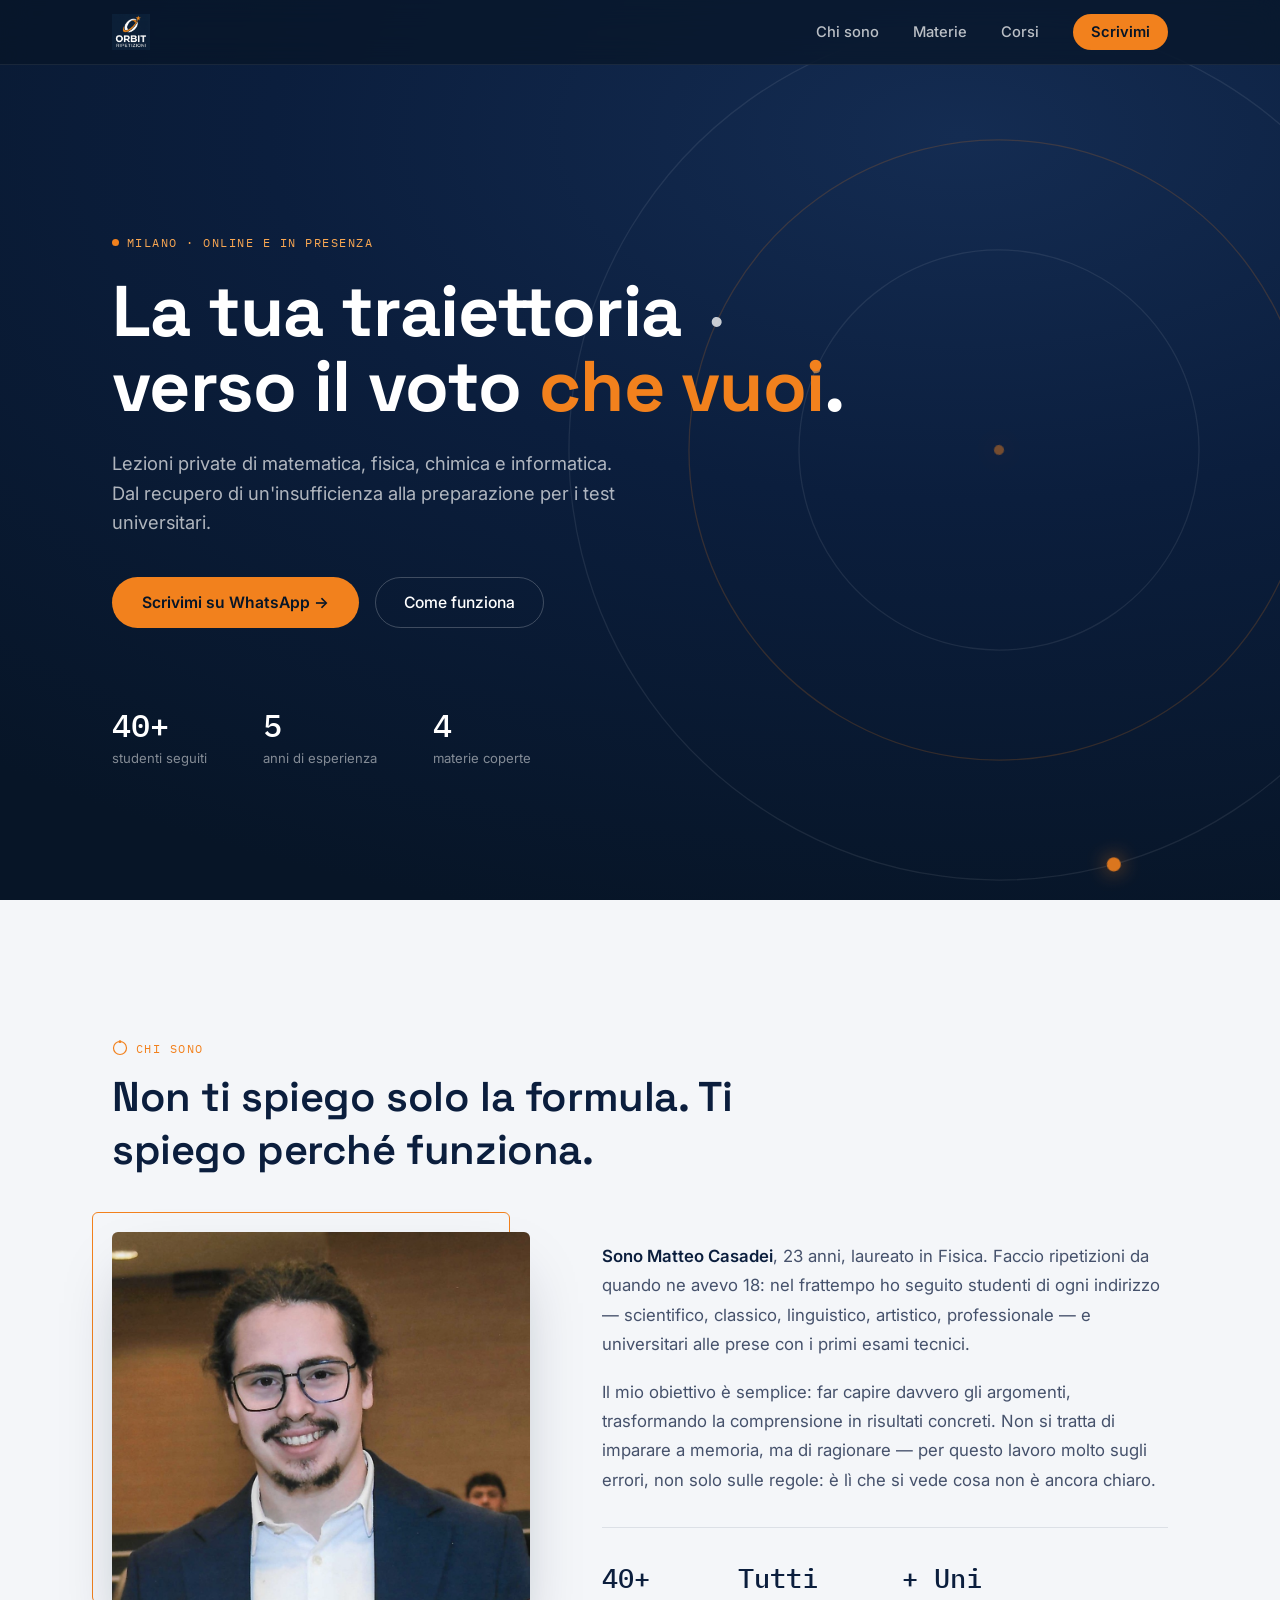
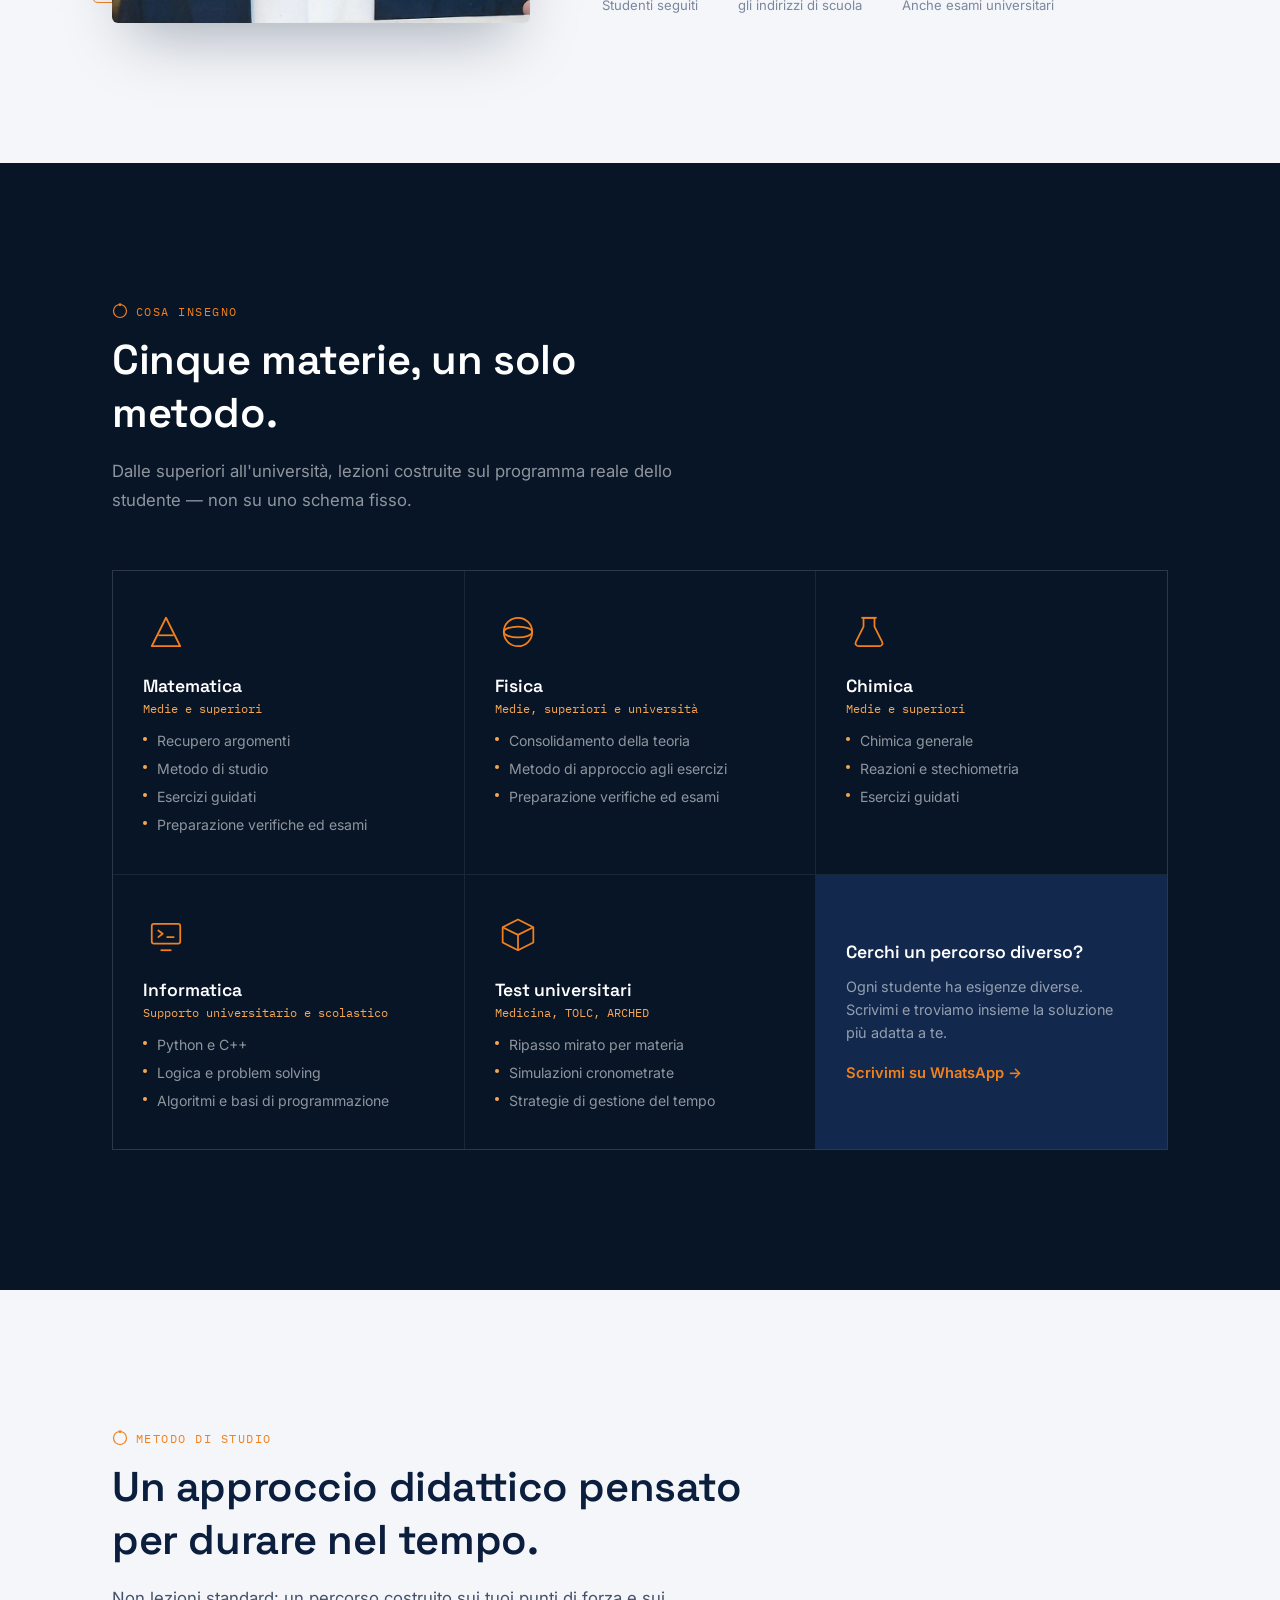
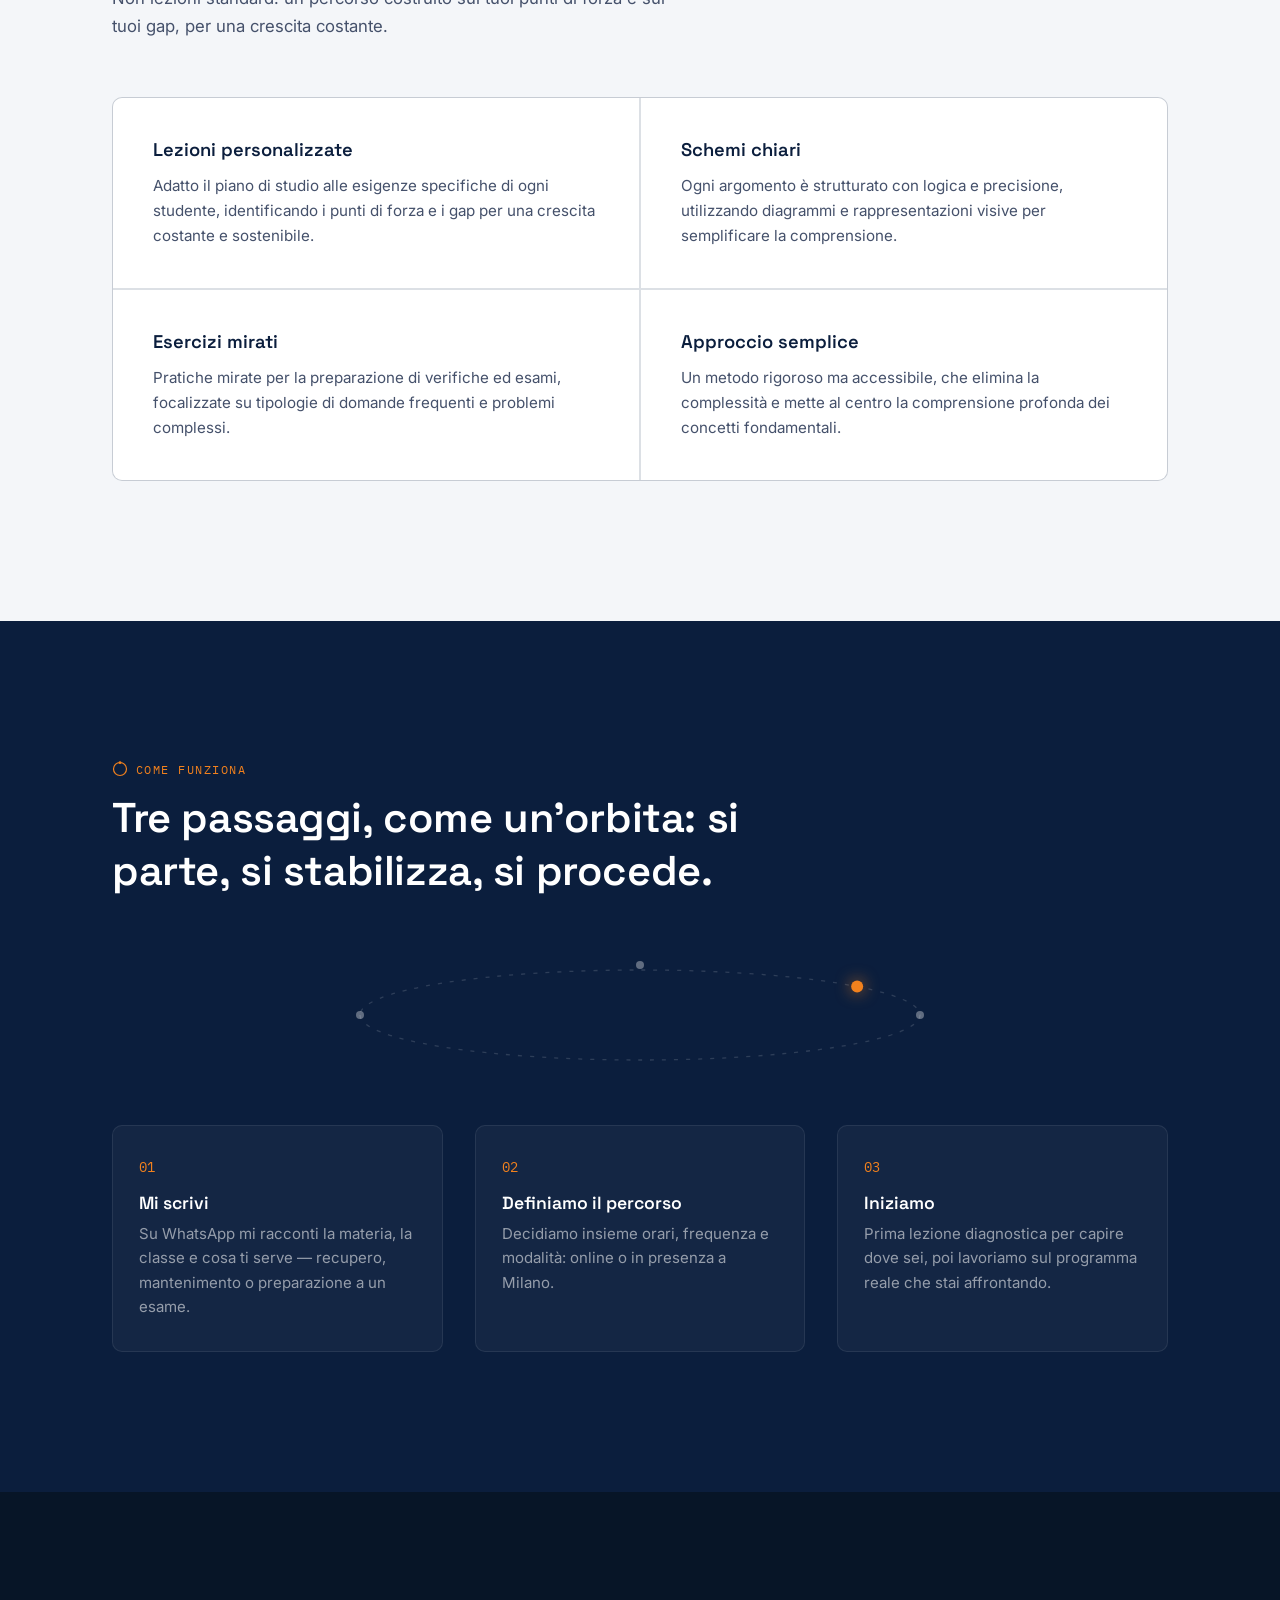
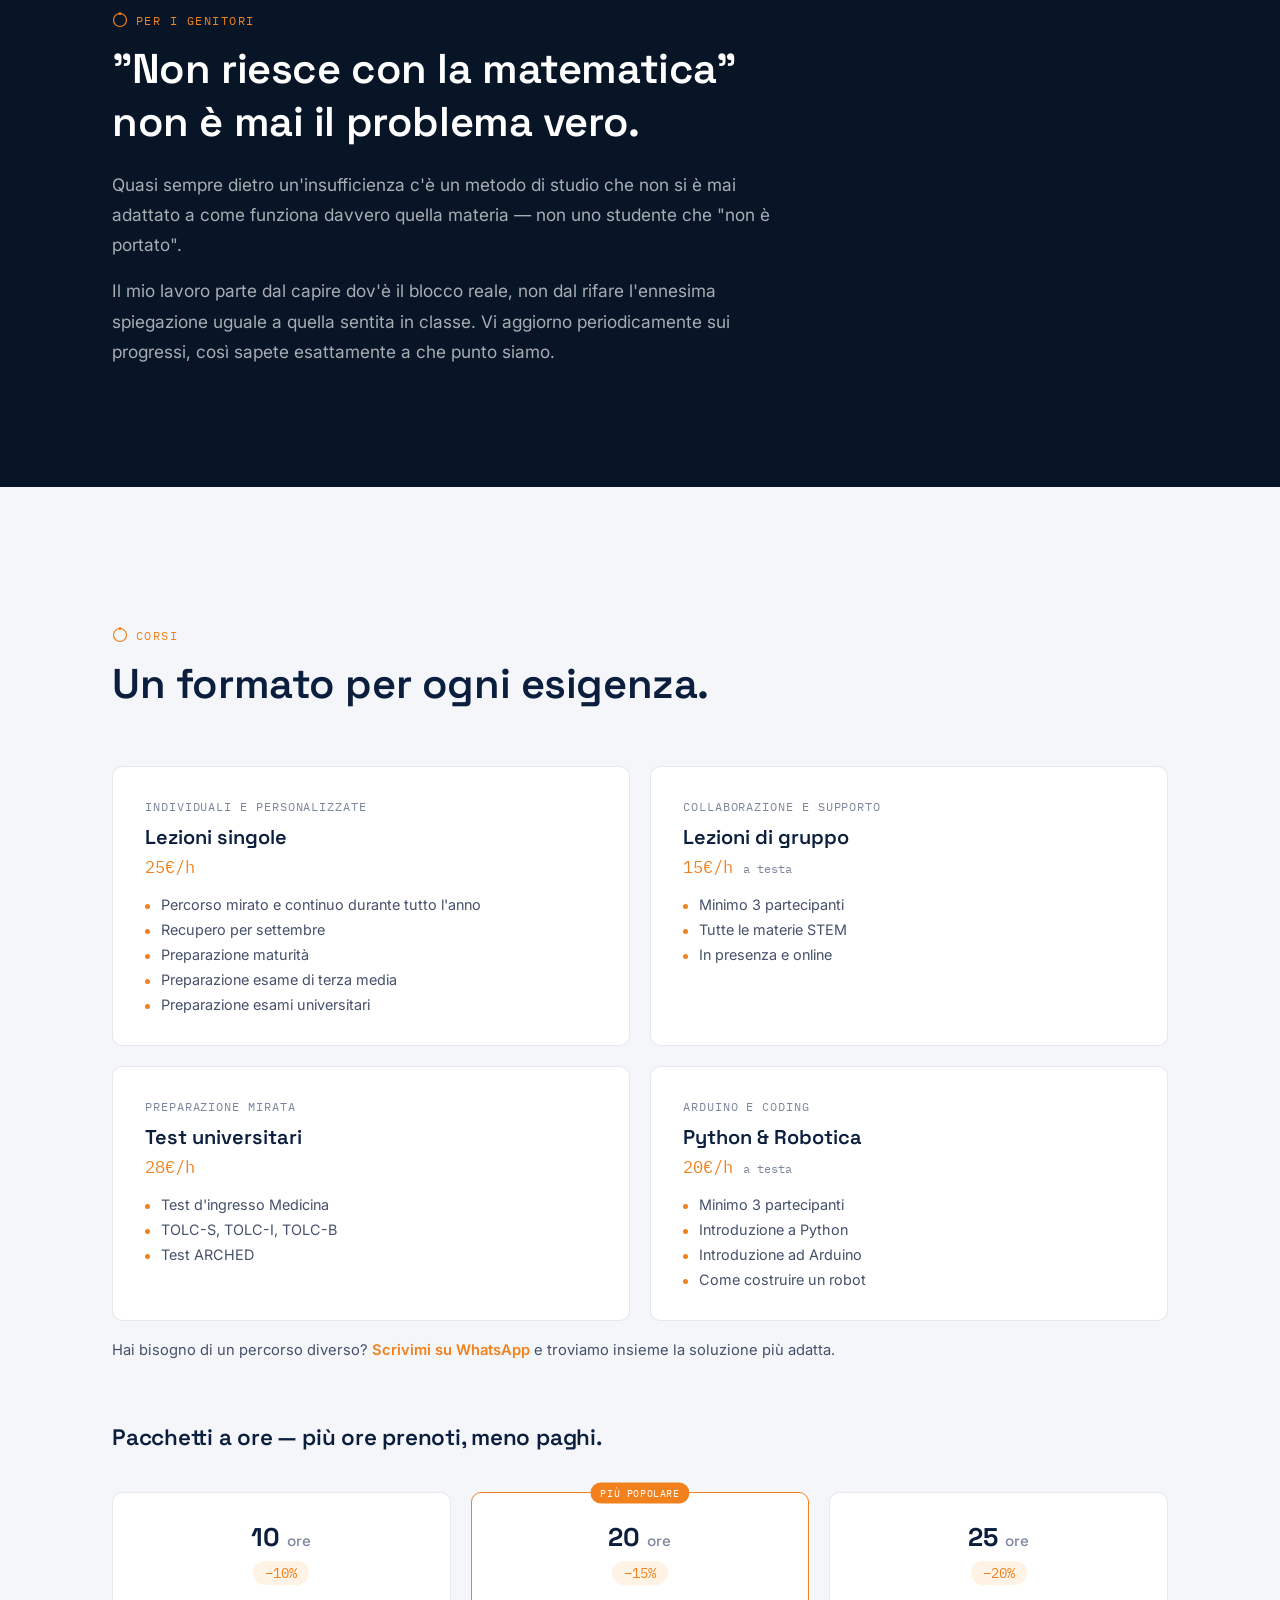
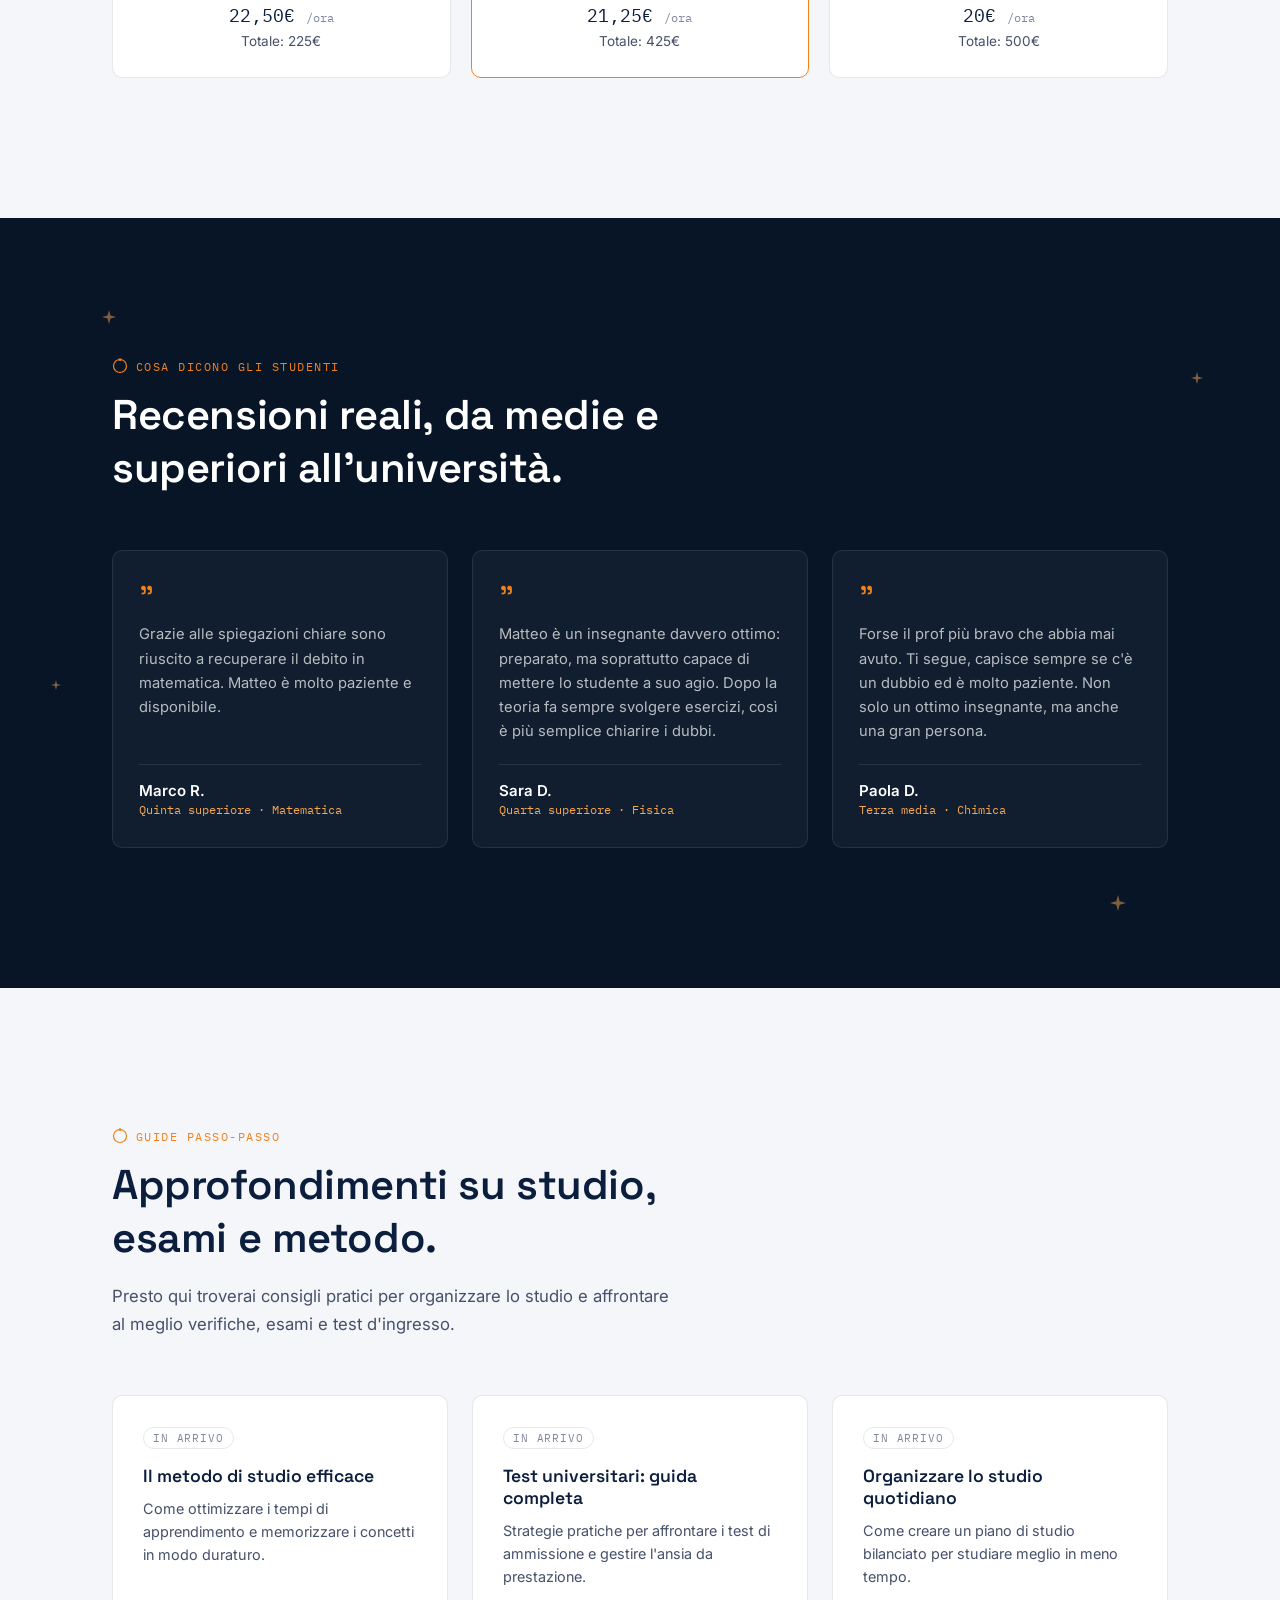
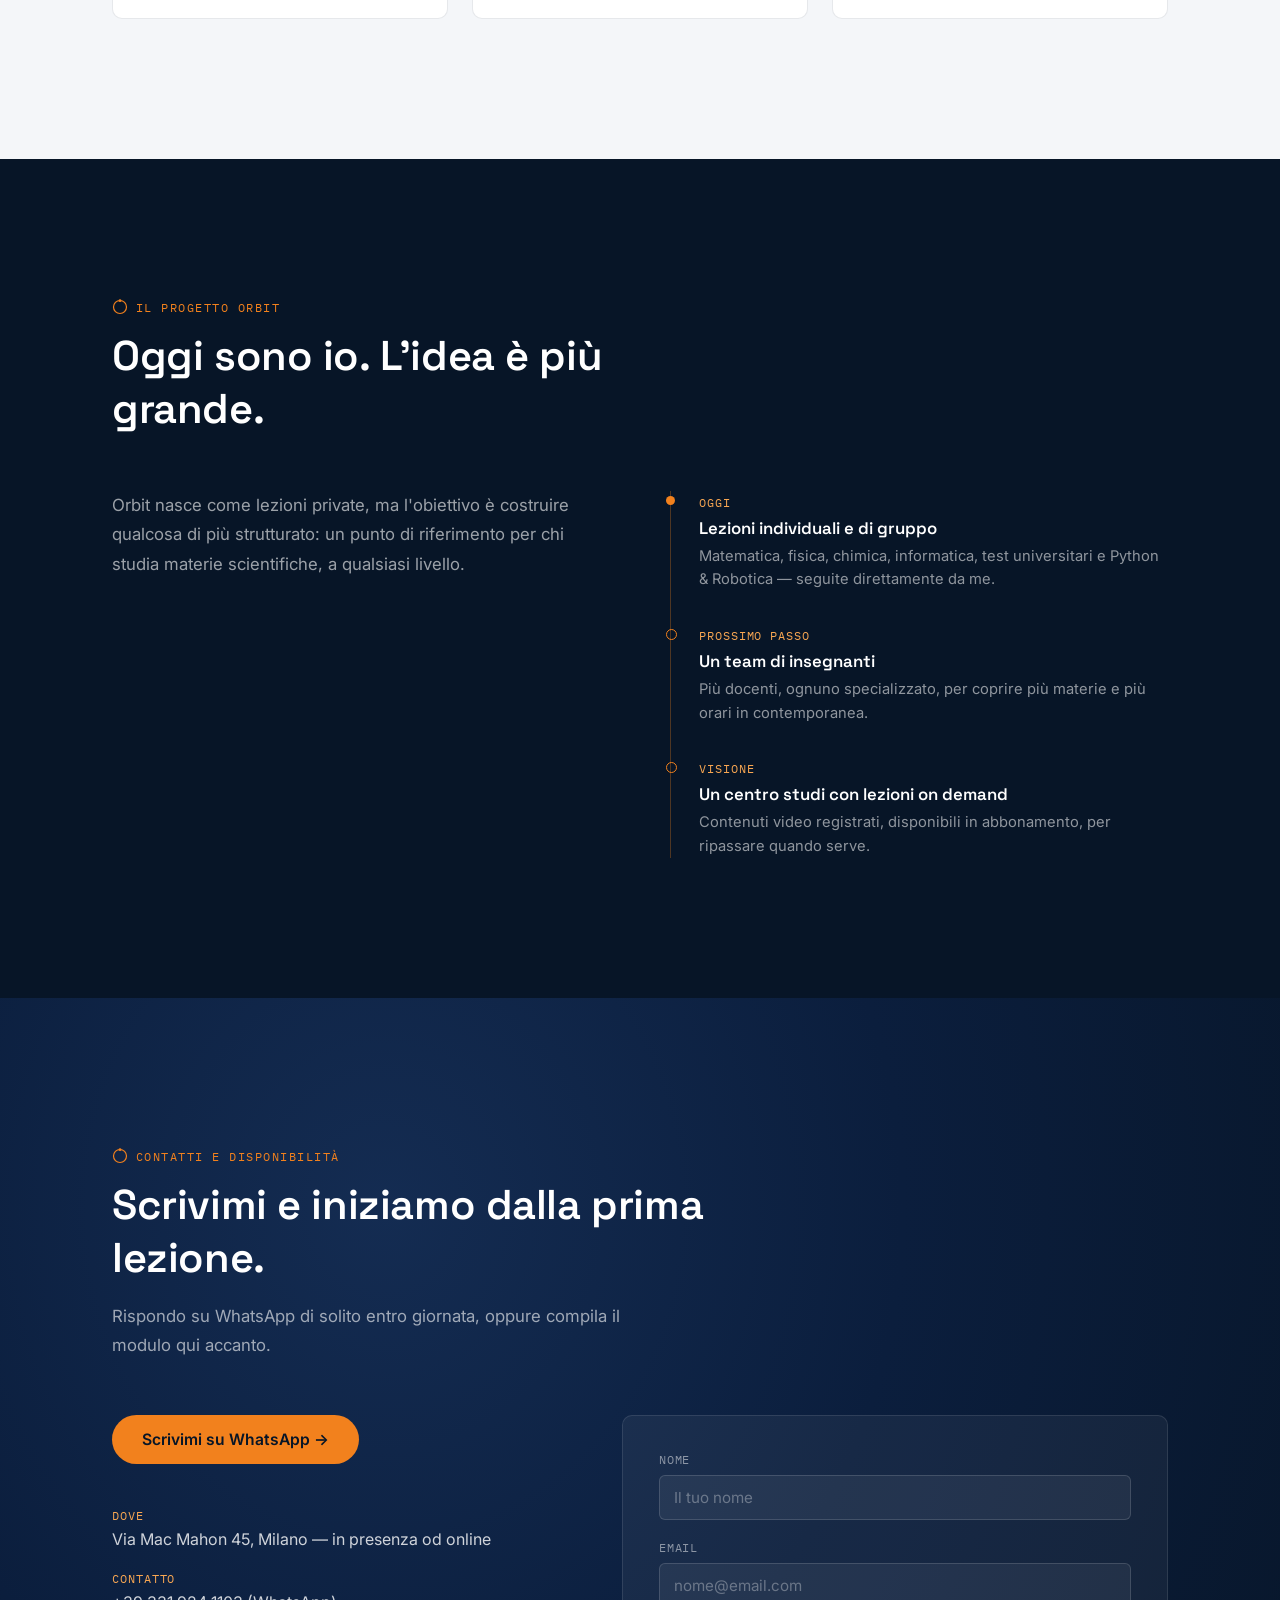
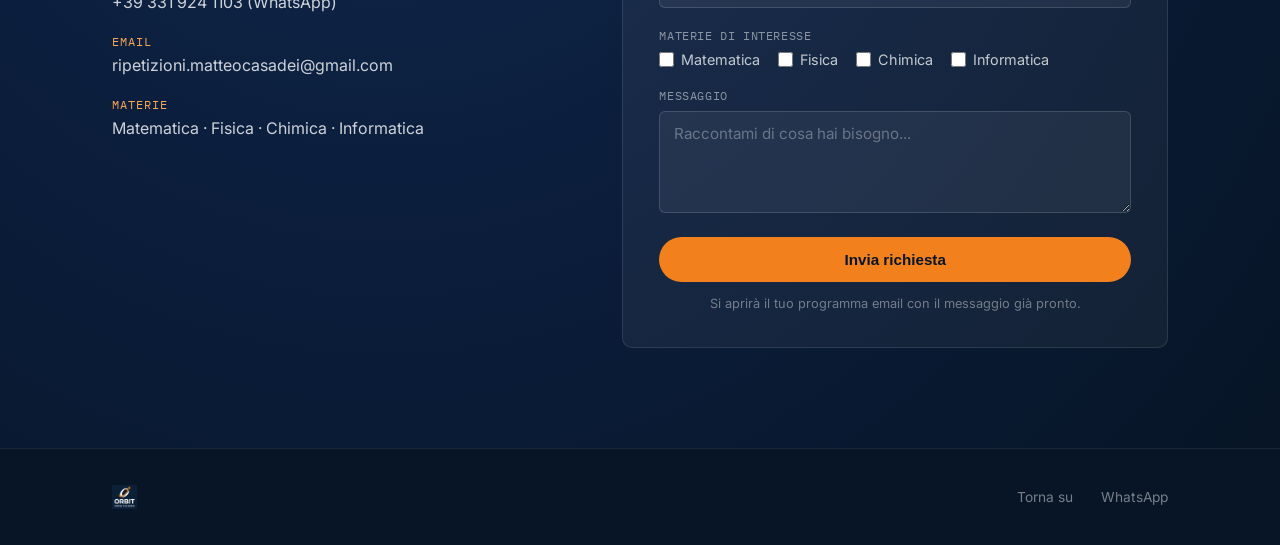
==== index.html @ e1a7bb7a "Aggiunge sezione blog e prime animazioni Manim per SEO - index.html originale invariato, come richie" ====
<!DOCTYPE html>
<html lang="it">
<head>
<meta charset="UTF-8">
<meta name="viewport" content="width=device-width, initial-scale=1.0">
<title>Orbit Ripetizioni — Matematica, Fisica, Chimica, Informatica | Milano</title>
<link rel="preconnect" href="https://fonts.googleapis.com">
<link href="https://fonts.googleapis.com/css2?family=Space+Grotesk:wght@400;500;600;700&family=Inter:wght@400;500;600;700&family=IBM+Plex+Mono:wght@400;500&display=swap" rel="stylesheet">
<style>
  :root{
    --navy: #0B1E3D;
    --navy-deep: #071527;
    --navy-mid: #12294D;
    --orange: #F2811D;
    --orange-soft: #F9A752;
    --white: #FFFFFF;
    --paper: #F4F6F9;
    --slate: #45516B;
    --slate-light: #7C879E;
    --line: rgba(11,30,61,0.1);
    --display: 'Space Grotesk', sans-serif;
    --body: 'Inter', sans-serif;
    --mono: 'IBM Plex Mono', monospace;
  }

  *{margin:0;padding:0;box-sizing:border-box;}
  html{scroll-behavior:smooth; overflow-x:hidden; width:100%;}
  body{
    font-family: var(--body);
    color: var(--navy);
    background: var(--paper);
    overflow-x:hidden;
    -webkit-font-smoothing:antialiased;
    position:relative;
  }
  a{color:inherit;text-decoration:none;}
  img{display:block;max-width:100%;}
  section{position:relative; z-index:2;}
  footer{position:relative; z-index:2;}
  .wrap{
    max-width:1120px;
    margin:0 auto;
    padding:0 32px;
  }

  ::selection{background:var(--orange);color:var(--white);}

  @media (prefers-reduced-motion: reduce){
    *{animation-duration:0.01ms !important; animation-iteration-count:1 !important; transition-duration:0.01ms !important; scroll-behavior:auto !important;}
  }

  /* ---------- ORBIT SPINE (signature scroll element) ---------- */
  #orbit-spine{
    position:absolute;
    top:0; left:0;
    width:100%;
    pointer-events:none;
    z-index:1;
  }
  #orbit-spine svg{
    position:absolute;
    top:0; left:0;
    width:100%; height:100%;
  }
  #spine-path{
    fill:none;
    stroke: rgba(242,129,29,0.32);
    stroke-width:1.5;
    stroke-dasharray: 6 10;
  }
  #spine-marker{
    fill: var(--orange);
    filter: drop-shadow(0 0 7px rgba(242,129,29,0.9));
  }
  #spine-moon{
    fill: var(--white);
    opacity:0.85;
    filter: drop-shadow(0 0 4px rgba(255,255,255,0.6));
  }

  /* ---------- NAV ---------- */
  header{
    position:fixed;
    top:0; left:0; right:0;
    z-index:100;
    background:rgba(7,21,39,0.72);
    backdrop-filter: blur(14px);
    -webkit-backdrop-filter: blur(14px);
    border-bottom:1px solid rgba(255,255,255,0.07);
  }
  nav{
    max-width:1120px;
    margin:0 auto;
    padding:14px 32px;
    display:flex;
    align-items:center;
    justify-content:space-between;
  }
  .brand{
    display:flex;
    align-items:center;
    gap:10px;
  }
  .brand img{height:36px;width:auto;}
  .nav-links{
    display:flex;
    align-items:center;
    gap:34px;
    font-size:0.92rem;
    font-weight:500;
  }
  .nav-links a{
    color:rgba(255,255,255,0.72);
    transition:color 0.2s ease;
    position:relative;
  }
  .nav-links a:not(.nav-cta):hover{color:var(--white);}
  .nav-links a:not(.nav-cta)::after{
    content:'';
    position:absolute;
    left:0; bottom:-4px;
    width:0; height:1px;
    background:var(--orange);
    transition:width 0.25s ease;
  }
  .nav-links a:not(.nav-cta):hover::after{width:100%;}
  .nav-cta{
    background:var(--orange);
    color:var(--navy-deep) !important;
    padding:9px 18px;
    border-radius:100px;
    font-weight:600;
    transition:transform 0.2s ease, box-shadow 0.2s ease;
  }
  .nav-cta:hover{transform:translateY(-1px); box-shadow:0 8px 20px rgba(242,129,29,0.35);}

  @media (max-width:820px){
    .nav-links{gap:0;}
    .nav-links a:not(.nav-cta){display:none;}
  }

  /* ---------- HERO ---------- */
  #hero{
    background: radial-gradient(120% 90% at 75% 15%, #142c52 0%, var(--navy) 45%, var(--navy-deep) 100%);
    min-height:100vh;
    display:flex;
    align-items:center;
    padding-top:96px;
    overflow:hidden;
  }
  .hero-orbit-svg{
    position:absolute;
    right:-14%;
    top:50%;
    transform:translateY(-50%) rotate(-14deg);
    width:920px;
    height:920px;
    pointer-events:none;
    opacity:0.9;
  }
  .orbit-ring-line{
    fill:none;
    stroke: rgba(255,255,255,0.09);
    stroke-width:1.3;
  }
  .orbit-ring-line.accent{
    stroke: rgba(242,129,29,0.2);
  }
  .orbit-star-core{
    fill: rgba(242,129,29,0.5);
    filter: drop-shadow(0 0 18px rgba(242,129,29,0.7));
  }
  .planet-a{ fill: var(--orange); filter: drop-shadow(0 0 10px rgba(242,129,29,0.8)); }
  .planet-b{ fill: var(--white); opacity:0.85; }
  .planet-c{ fill: var(--orange-soft); opacity:0.7; }

  .hero-inner{
    position:relative;
    z-index:2;
    max-width:1120px;
    margin:0 auto;
    padding:0 32px;
    width:100%;
  }
  .eyebrow{
    display:inline-flex;
    align-items:center;
    gap:8px;
    font-family:var(--mono);
    font-size:0.78rem;
    letter-spacing:0.12em;
    text-transform:uppercase;
    color:var(--orange-soft);
    margin-bottom:24px;
  }
  .eyebrow::before{
    content:'';
    width:7px;height:7px;
    border-radius:50%;
    background:var(--orange);
    display:inline-block;
  }
  h1{
    font-family:var(--display);
    font-weight:700;
    font-size:clamp(2.6rem, 5.6vw, 4.6rem);
    line-height:1.04;
    color:var(--white);
    max-width:780px;
    letter-spacing:-0.01em;
  }
  h1 em{
    font-style:normal;
    color:var(--orange);
  }
  .hero-sub{
    margin-top:26px;
    font-size:1.15rem;
    line-height:1.6;
    color:rgba(255,255,255,0.68);
    max-width:520px;
  }
  .hero-ctas{
    margin-top:40px;
    display:flex;
    gap:16px;
    flex-wrap:wrap;
  }
  .btn-primary{
    background:var(--orange);
    color:var(--navy-deep);
    font-weight:600;
    padding:15px 30px;
    border-radius:100px;
    font-size:0.98rem;
    display:inline-flex;
    align-items:center;
    gap:10px;
    transition:transform 0.2s ease, box-shadow 0.2s ease;
  }
  .btn-primary:hover{transform:translateY(-2px); box-shadow:0 12px 28px rgba(242,129,29,0.4);}
  .btn-ghost{
    border:1px solid rgba(255,255,255,0.22);
    color:var(--white);
    padding:15px 28px;
    border-radius:100px;
    font-size:0.98rem;
    font-weight:500;
    transition:border-color 0.2s ease, background 0.2s ease;
  }
  .btn-ghost:hover{border-color:rgba(255,255,255,0.5); background:rgba(255,255,255,0.05);}

  .hero-stats{
    margin-top:76px;
    display:flex;
    gap:56px;
    flex-wrap:wrap;
  }
  .stat-num{
    font-family:var(--mono);
    font-size:2rem;
    color:var(--white);
    font-weight:500;
  }
  .stat-label{
    font-size:0.82rem;
    color:rgba(255,255,255,0.5);
    margin-top:4px;
  }

  /* ---------- SECTION HEADERS ---------- */
  .section-tag{
    display:inline-flex;
    align-items:center;
    gap:8px;
    font-family:var(--mono);
    font-size:0.78rem;
    letter-spacing:0.12em;
    text-transform:uppercase;
    color:var(--orange);
    margin-bottom:14px;
  }
  .section-tag svg{width:16px;height:16px;flex-shrink:0;}
  .section-tag .tag-orbit-dot{
    transform-origin:8px 8px;
    animation: orbit-spin 5s linear infinite;
  }
  .section-title{
    font-family:var(--display);
    font-weight:600;
    font-size:clamp(1.8rem, 3.4vw, 2.6rem);
    letter-spacing:-0.01em;
    max-width:640px;
  }
  .section-lede{
    margin-top:18px;
    font-size:1.05rem;
    line-height:1.7;
    color:var(--slate);
    max-width:560px;
  }

  @keyframes orbit-spin{
    from{transform:rotate(0deg);}
    to{transform:rotate(360deg);}
  }

  /* ---------- CHI SONO ---------- */
  #chi-sono{
    padding:140px 0;
    background:var(--paper);
  }
  .chi-sono-grid{
    display:grid;
    grid-template-columns:0.85fr 1.15fr;
    gap:72px;
    align-items:center;
    margin-top:56px;
  }
  @media (max-width:820px){
    .chi-sono-grid{grid-template-columns:1fr; gap:40px;}
    .photo-frame{max-width:340px; margin:0 auto;}
  }
  .photo-frame{
    position:relative;
  }
  .photo-frame::before{
    content:'';
    position:absolute;
    top:-20px; left:-20px;
    right:20px; bottom:20px;
    border:1.5px solid var(--orange);
    border-radius:6px;
    z-index:0;
  }
  .photo-frame img{
    position:relative;
    z-index:1;
    width:100%;
    border-radius:6px;
    filter:grayscale(15%);
    box-shadow:0 30px 60px -20px rgba(11,30,61,0.35);
  }
  .bio p{
    font-size:1.05rem;
    line-height:1.75;
    color:var(--slate);
    margin-bottom:18px;
  }
  .bio strong{color:var(--navy); font-weight:600;}
  .mini-stats{
    display:flex;
    flex-wrap:wrap;
    gap:32px 40px;
    margin-top:32px;
    padding-top:32px;
    border-top:1px solid var(--line);
  }
  .mini-stat-num{
    font-family:var(--mono);
    font-size:1.7rem;
    color:var(--navy);
    font-weight:500;
  }
  .mini-stat-label{
    font-size:0.82rem;
    color:var(--slate-light);
    margin-top:2px;
  }

  /* ---------- MATERIE ---------- */
  #materie{
    padding:140px 0;
    background:var(--navy-deep);
  }
  #materie .section-title{color:var(--white);}
  #materie .section-lede{color:rgba(255,255,255,0.55);}
  .subjects-grid{
    display:grid;
    grid-template-columns:repeat(3, 1fr);
    gap:1px;
    background:rgba(255,255,255,0.08);
    margin-top:56px;
    border:1px solid rgba(255,255,255,0.08);
  }
  .subject-card{
    background:var(--navy-deep);
    padding:38px 30px;
    transition:background 0.3s ease;
  }
  .subject-card:hover{background:var(--navy-mid);}
  .subject-icon-wrap{
    position:relative;
    width:46px;height:46px;
    margin-bottom:20px;
  }
  .subject-icon-wrap .orbit-dot{
    position:absolute;
    top:-4px; left:50%;
    width:5px;height:5px;
    border-radius:50%;
    background:var(--orange-soft);
    opacity:0;
    transform-origin:2.5px 27px;
    transition:opacity 0.3s ease;
  }
  .subject-card:hover .orbit-dot{
    opacity:1;
    animation: orbit-spin 2.4s linear infinite;
  }
  .subject-icon{
    width:46px;height:46px;
  }
  .subject-card h3{
    font-family:var(--display);
    color:var(--white);
    font-size:1.1rem;
    font-weight:600;
    margin-bottom:4px;
  }
  .subject-level{
    font-family:var(--mono);
    font-size:0.72rem;
    color:var(--orange-soft);
    display:block;
    margin-bottom:14px;
  }
  .subject-card ul{
    list-style:none;
    display:flex;
    flex-direction:column;
    gap:7px;
  }
  .subject-card li{
    color:rgba(255,255,255,0.55);
    font-size:0.88rem;
    line-height:1.5;
    padding-left:14px;
    position:relative;
  }
  .subject-card li::before{
    content:'';
    position:absolute;
    left:0; top:7px;
    width:4px;height:4px;
    border-radius:50%;
    background:var(--orange-soft);
  }
  @media (max-width:820px){
    .subjects-grid{grid-template-columns:1fr;}
  }
  .subject-card.cta{
    display:flex;
    flex-direction:column;
    justify-content:center;
    background:var(--navy-mid);
  }
  .subject-card.cta h3{margin-bottom:12px;}
  .subject-cta-text{
    color:rgba(255,255,255,0.55);
    font-size:0.9rem;
    line-height:1.6;
    margin-bottom:20px;
  }
  .subject-cta-link{
    color:var(--orange);
    font-weight:600;
    font-size:0.92rem;
    display:inline-flex;
    align-items:center;
    gap:6px;
    transition:gap 0.2s ease;
  }
  .subject-cta-link:hover{gap:10px;}

  /* ---------- METODO ---------- */
  #metodo{
    padding:140px 0;
    background:var(--paper);
  }
  .metodo-grid{
    display:grid;
    grid-template-columns:repeat(2, 1fr);
    gap:2px;
    background:var(--line);
    margin-top:56px;
    border:1px solid var(--line);
    border-radius:10px;
    overflow:hidden;
  }
  .metodo-card{
    background:var(--white);
    padding:40px;
  }
  .metodo-card h3{
    font-family:var(--display);
    font-size:1.15rem;
    font-weight:600;
    margin-bottom:12px;
  }
  .metodo-card p{
    color:var(--slate);
    font-size:0.95rem;
    line-height:1.65;
  }
  @media (max-width:820px){
    .metodo-grid{grid-template-columns:1fr;}
  }

  /* ---------- COME FUNZIONA (orbital steps) ---------- */
  #come-funziona{
    padding:140px 0;
    background:var(--navy);
    overflow:hidden;
  }
  #come-funziona .section-title{color:var(--white);}
  #come-funziona .section-lede{color:rgba(255,255,255,0.55);}
  .orbit-diagram{
    display:block;
    margin:48px auto 0;
    width:100%;
    max-width:640px;
    height:auto;
  }
  .orbit-diagram-path{
    fill:none;
    stroke:rgba(255,255,255,0.14);
    stroke-width:1.3;
    stroke-dasharray:4 8;
  }
  .orbit-diagram-tick{
    fill: rgba(255,255,255,0.35);
  }
  .orbit-diagram-comet{
    fill: var(--orange);
    filter: drop-shadow(0 0 8px rgba(242,129,29,0.8));
  }
  .steps-row{
    position:relative;
    z-index:1;
    display:grid;
    grid-template-columns:repeat(3,1fr);
    gap:32px;
    margin-top:40px;
  }
  .step{
    background:rgba(255,255,255,0.04);
    border:1px solid rgba(255,255,255,0.08);
    border-radius:10px;
    padding:32px 26px;
  }
  .step-num{
    font-family:var(--mono);
    color:var(--orange);
    font-size:0.85rem;
    margin-bottom:16px;
    display:block;
  }
  .step h3{
    font-family:var(--display);
    color:var(--white);
    font-size:1.1rem;
    font-weight:600;
    margin-bottom:8px;
  }
  .step p{
    color:rgba(255,255,255,0.55);
    font-size:0.94rem;
    line-height:1.6;
  }
  @media (max-width:820px){
    .steps-row{grid-template-columns:1fr;}
  }

  /* ---------- PER I GENITORI ---------- */
  #genitori{
    padding:120px 0;
    background:var(--navy-deep);
    position:relative;
  }
  .genitori-inner{
    max-width:680px;
  }
  #genitori .section-title{color:var(--white);}
  #genitori p{
    color:rgba(255,255,255,0.65);
    font-size:1.08rem;
    line-height:1.75;
    margin-top:22px;
  }
  #genitori p + p{margin-top:16px;}

  /* ---------- CORSI ---------- */
  #corsi{
    padding:140px 0;
    background:var(--paper);
  }
  .courses-grid{
    display:grid;
    grid-template-columns:repeat(2, 1fr);
    gap:20px;
    margin-top:56px;
  }
  .course-card{
    background:var(--white);
    border:1px solid var(--line);
    border-radius:10px;
    padding:32px;
    transition:border-color 0.2s ease, transform 0.2s ease;
  }
  .course-card:hover{border-color:var(--orange); transform:translateY(-3px);}
  .course-tag{
    font-family:var(--mono);
    font-size:0.72rem;
    letter-spacing:0.08em;
    text-transform:uppercase;
    color:var(--slate-light);
    margin-bottom:10px;
    display:block;
  }
  .course-card h3{
    font-family:var(--display);
    font-size:1.25rem;
    font-weight:600;
    margin-bottom:6px;
  }
  .course-price{
    font-family:var(--mono);
    color:var(--orange);
    font-size:1.05rem;
    margin-bottom:18px;
  }
  .course-card ul{
    list-style:none;
    display:flex;
    flex-direction:column;
    gap:8px;
  }
  .course-card li{
    color:var(--slate);
    font-size:0.9rem;
    padding-left:16px;
    position:relative;
  }
  .course-card li::before{
    content:'';
    position:absolute;
    left:0; top:8px;
    width:5px;height:5px;
    border-radius:50%;
    background:var(--orange);
  }
  .courses-note{
    margin-top:20px;
    font-size:0.92rem;
    color:var(--slate);
  }
  .courses-note a{color:var(--orange); font-weight:600;}
  @media (max-width:820px){
    .courses-grid{grid-template-columns:1fr;}
  }

  .packages-grid{
    display:grid;
    grid-template-columns:repeat(3, 1fr);
    gap:20px;
    margin-top:40px;
  }
  .package-card{
    background:var(--white);
    border:1px solid var(--line);
    border-radius:10px;
    padding:28px;
    text-align:center;
    transition:border-color 0.2s ease, transform 0.2s ease;
  }
  .package-card:hover{border-color:var(--orange); transform:translateY(-3px);}
  .package-card.best{border-color:var(--orange); position:relative;}
  .package-card.best::before{
    content:'PIÙ POPOLARE';
    position:absolute;
    top:0; left:50%;
    transform:translate(-50%,-50%);
    background:var(--orange);
    color:var(--white);
    font-family:var(--mono);
    font-size:0.62rem;
    letter-spacing:0.06em;
    padding:4px 10px;
    border-radius:100px;
    white-space:nowrap;
  }
  .package-hours{
    font-family:var(--display);
    font-size:1.6rem;
    font-weight:700;
    color:var(--navy);
  }
  .package-hours span{font-size:0.95rem; font-weight:500; color:var(--slate-light);}
  .package-discount-badge{
    display:inline-block;
    margin-top:8px;
    font-family:var(--mono);
    color:var(--orange);
    font-size:0.85rem;
    background:#FFF3E6;
    padding:3px 12px;
    border-radius:100px;
  }
  .package-perhour{
    margin-top:18px;
    font-family:var(--mono);
    font-size:1.15rem;
    color:var(--navy);
  }
  .package-perhour span{font-size:0.78rem; color:var(--slate-light); font-weight:400;}
  .package-total{
    margin-top:6px;
    font-size:0.85rem;
    color:var(--slate);
  }
  @media (max-width:820px){
    .packages-grid{grid-template-columns:1fr;}
  }

  /* ---------- TESTIMONIANZE ---------- */
  #testimonianze{
    padding:140px 0;
    background:var(--navy-deep);
    position:relative;
    overflow:hidden;
  }
  #testimonianze .section-title{color:var(--white);}
  #testimonianze .section-lede{color:rgba(255,255,255,0.55);}
  .twinkle-star{
    position:absolute;
    color:var(--orange-soft);
    opacity:0.5;
    animation: twinkle 3.4s ease-in-out infinite;
  }
  @keyframes twinkle{
    0%, 100%{opacity:0.15; transform:scale(0.85);}
    50%{opacity:0.7; transform:scale(1.1);}
  }
  .testimonials-grid{
    display:grid;
    grid-template-columns:repeat(3, 1fr);
    gap:24px;
    margin-top:56px;
    position:relative;
    z-index:1;
  }
  .testimonial-card{
    background:rgba(255,255,255,0.04);
    border:1px solid rgba(255,255,255,0.09);
    border-radius:10px;
    padding:30px 26px;
    display:flex;
    flex-direction:column;
  }
  .testimonial-mark{
    font-family:var(--display);
    font-size:2.2rem;
    color:var(--orange);
    line-height:1;
    margin-bottom:6px;
  }
  .testimonial-card p{
    color:rgba(255,255,255,0.7);
    font-size:0.92rem;
    line-height:1.65;
    flex-grow:1;
  }
  .testimonial-meta{
    margin-top:20px;
    padding-top:16px;
    border-top:1px solid rgba(255,255,255,0.09);
  }
  .testimonial-name{
    font-weight:600;
    color:var(--white);
    font-size:0.94rem;
  }
  .testimonial-role{
    font-family:var(--mono);
    font-size:0.72rem;
    color:var(--orange-soft);
    margin-top:2px;
  }
  @media (max-width:820px){
    .testimonials-grid{grid-template-columns:1fr;}
  }

  /* ---------- GUIDE ---------- */
  #guide{
    padding:140px 0;
    background:var(--paper);
  }
  .guides-grid{
    display:grid;
    grid-template-columns:repeat(3, 1fr);
    gap:24px;
    margin-top:56px;
  }
  .guide-card{
    background:var(--white);
    border:1px solid var(--line);
    border-radius:10px;
    padding:30px;
    position:relative;
  }
  .guide-badge{
    display:inline-block;
    font-family:var(--mono);
    font-size:0.68rem;
    letter-spacing:0.08em;
    text-transform:uppercase;
    color:var(--slate-light);
    border:1px solid var(--line);
    padding:3px 9px;
    border-radius:100px;
    margin-bottom:16px;
  }
  .guide-card h3{
    font-family:var(--display);
    font-size:1.1rem;
    font-weight:600;
    margin-bottom:10px;
  }
  .guide-card p{
    color:var(--slate);
    font-size:0.9rem;
    line-height:1.6;
  }
  @media (max-width:820px){
    .guides-grid{grid-template-columns:1fr;}
  }

  /* ---------- VISIONE ---------- */
  #visione{
    padding:140px 0;
    background:var(--navy-deep);
    position:relative;
  }
  .visione-grid{
    display:grid;
    grid-template-columns:1fr 1fr;
    gap:60px;
    margin-top:56px;
  }
  #visione .section-title{color:var(--white);}
  .visione-lede{color:rgba(255,255,255,0.6); font-size:1.05rem; line-height:1.75;}
  .roadmap{
    border-left:1.5px solid rgba(242,129,29,0.3);
    padding-left:28px;
  }
  .roadmap-item{
    margin-bottom:32px;
    position:relative;
  }
  .roadmap-item:last-child{margin-bottom:0;}
  .roadmap-item::before{
    content:'';
    position:absolute;
    left:-33px;
    top:5px;
    width:9px;height:9px;
    border-radius:50%;
    background:var(--orange);
  }
  .roadmap-item.future::before{
    background:transparent;
    border:1.5px solid var(--orange);
  }
  .roadmap-tag{
    font-family:var(--mono);
    font-size:0.72rem;
    color:var(--orange-soft);
    text-transform:uppercase;
    letter-spacing:0.08em;
  }
  .roadmap-item h4{
    font-family:var(--display);
    color:var(--white);
    font-size:1.05rem;
    margin:6px 0 6px;
    font-weight:600;
  }
  .roadmap-item p{
    color:rgba(255,255,255,0.55);
    font-size:0.92rem;
    line-height:1.6;
  }
  @media (max-width:820px){
    .visione-grid{grid-template-columns:1fr;}
  }

  /* ---------- CONTATTI ---------- */
  #contatti{
    padding:150px 0 100px;
    background: radial-gradient(90% 120% at 30% 20%, #142c52 0%, var(--navy) 45%, var(--navy-deep) 100%);
  }
  .contatti-grid{
    display:grid;
    grid-template-columns:0.9fr 1.1fr;
    gap:64px;
    margin-top:56px;
  }
  #contatti .section-title{color:var(--white);}
  #contatti .section-lede{color:rgba(255,255,255,0.6);}
  .contact-meta{
    margin-top:44px;
    display:flex;
    flex-direction:column;
    gap:22px;
  }
  .contact-meta-label{
    font-family:var(--mono);
    font-size:0.72rem;
    letter-spacing:0.08em;
    text-transform:uppercase;
    color:var(--orange-soft);
    margin-bottom:6px;
  }
  .contact-meta-val{
    color:rgba(255,255,255,0.8);
    font-size:1rem;
  }
  .contact-form{
    background:rgba(255,255,255,0.05);
    border:1px solid rgba(255,255,255,0.1);
    border-radius:10px;
    padding:36px;
  }
  .form-row{margin-bottom:20px;}
  .form-row label{
    display:block;
    font-family:var(--mono);
    font-size:0.75rem;
    letter-spacing:0.05em;
    text-transform:uppercase;
    color:rgba(255,255,255,0.5);
    margin-bottom:8px;
  }
  .form-row input[type="text"],
  .form-row input[type="email"],
  .form-row textarea{
    width:100%;
    background:rgba(255,255,255,0.06);
    border:1px solid rgba(255,255,255,0.14);
    border-radius:6px;
    padding:12px 14px;
    color:var(--white);
    font-family:var(--body);
    font-size:0.95rem;
  }
  .form-row input::placeholder, .form-row textarea::placeholder{color:rgba(255,255,255,0.32);}
  .form-row input:focus, .form-row textarea:focus{outline:none; border-color:var(--orange);}
  .subject-checks{
    display:flex;
    gap:18px;
    flex-wrap:wrap;
  }
  .subject-checks label{
    display:flex;
    align-items:center;
    gap:7px;
    font-family:var(--body);
    font-size:0.9rem;
    text-transform:none;
    letter-spacing:0;
    color:rgba(255,255,255,0.75);
    margin-bottom:0;
    cursor:pointer;
  }
  .subject-checks input{width:15px;height:15px;accent-color:var(--orange);}
  .form-submit{
    background:var(--orange);
    color:var(--navy-deep);
    font-weight:600;
    padding:14px 26px;
    border-radius:100px;
    font-size:0.95rem;
    border:none;
    cursor:pointer;
    width:100%;
    transition:transform 0.2s ease, box-shadow 0.2s ease;
  }
  .form-submit:hover{transform:translateY(-2px); box-shadow:0 10px 24px rgba(242,129,29,0.35);}
  .form-hint{
    margin-top:14px;
    font-size:0.8rem;
    color:rgba(255,255,255,0.4);
    text-align:center;
  }
  @media (max-width:820px){
    .contatti-grid{grid-template-columns:1fr;}
  }

  /* ---------- FOOTER ---------- */
  footer{
    background:var(--navy-deep);
    padding:36px 0;
    border-top:1px solid rgba(255,255,255,0.07);
  }
  .footer-inner{
    display:flex;
    justify-content:space-between;
    align-items:center;
    flex-wrap:wrap;
    gap:16px;
  }
  .footer-brand img{height:24px;}
  .footer-links{
    display:flex;
    gap:28px;
    font-size:0.86rem;
    color:rgba(255,255,255,0.45);
  }
  .footer-links a:hover{color:rgba(255,255,255,0.8);}

  /* ---------- REVEAL ANIMATION ---------- */
  .reveal{
    opacity:0;
    transform:translateY(24px);
    transition:opacity 0.7s ease, transform 0.7s ease;
  }
  .reveal.visible{
    opacity:1;
    transform:translateY(0);
  }

  a:focus-visible, button:focus-visible, input:focus-visible, textarea:focus-visible{
    outline:2px solid var(--orange);
    outline-offset:3px;
  }
</style>
</head>
<body>

<div id="orbit-spine">
  <svg preserveAspectRatio="none">
    <path id="spine-path" d=""></path>
    <circle id="spine-moon" r="2.4"></circle>
    <circle id="spine-marker" r="4"></circle>
  </svg>
</div>

<header>
  <nav>
    <a href="#hero" class="brand">
      <img src="[data-uri]" alt="Orbit Ripetizioni">
    </a>
    <div class="nav-links">
      <a href="#chi-sono">Chi sono</a>
      <a href="#materie">Materie</a>
      <a href="#corsi">Corsi</a>
      <a href="https://wa.me/393319241103" class="nav-cta">Scrivimi</a>
    </div>
  </nav>
</header>

<section id="hero">
  <svg class="hero-orbit-svg" viewBox="0 0 920 920">
    <circle class="orbit-star-core" cx="460" cy="460" r="5"></circle>
    <ellipse class="orbit-ring-line" cx="460" cy="460" rx="430" ry="430"></ellipse>
    <ellipse class="orbit-ring-line accent" cx="460" cy="460" rx="310" ry="310"></ellipse>
    <ellipse class="orbit-ring-line" cx="460" cy="460" rx="200" ry="200"></ellipse>
    <circle class="planet-a" r="7">
      <animateMotion dur="16s" repeatCount="indefinite" path="M 890,460 A 430,430 0 1,1 30,460 A 430,430 0 1,1 890,460"></animateMotion>
    </circle>
    <circle class="planet-b" r="5">
      <animateMotion dur="10s" repeatCount="indefinite" path="M 770,460 A 310,310 0 1,0 150,460 A 310,310 0 1,0 770,460"></animateMotion>
    </circle>
    <circle class="planet-c" r="4">
      <animateMotion dur="6.5s" repeatCount="indefinite" path="M 660,460 A 200,200 0 1,1 260,460 A 200,200 0 1,1 660,460"></animateMotion>
    </circle>
  </svg>
  <div class="hero-inner">
    <span class="eyebrow">Milano · Online e in presenza</span>
    <h1>La tua traiettoria<br>verso il voto <em>che vuoi</em>.</h1>
    <p class="hero-sub">Lezioni private di matematica, fisica, chimica e informatica. Dal recupero di un'insufficienza alla preparazione per i test universitari.</p>
    <div class="hero-ctas">
      <a href="https://wa.me/393319241103" class="btn-primary">Scrivimi su WhatsApp →</a>
      <a href="#come-funziona" class="btn-ghost">Come funziona</a>
    </div>
    <div class="hero-stats">
      <div>
        <div class="stat-num">40+</div>
        <div class="stat-label">studenti seguiti</div>
      </div>
      <div>
        <div class="stat-num">5</div>
        <div class="stat-label">anni di esperienza</div>
      </div>
      <div>
        <div class="stat-num">4</div>
        <div class="stat-label">materie coperte</div>
      </div>
    </div>
  </div>
</section>

<section id="chi-sono">
  <div class="wrap">
    <span class="section-tag reveal"><svg viewBox="0 0 16 16"><circle cx="8" cy="8" r="6.5" fill="none" stroke="currentColor" stroke-width="1.2"/><circle class="tag-orbit-dot" cx="8" cy="1.7" r="1.4" fill="currentColor"/></svg>Chi sono</span>
    <h2 class="section-title reveal">Non ti spiego solo la formula. Ti spiego perché funziona.</h2>
    <div class="chi-sono-grid">
      <div class="photo-frame reveal">
        <img src="[data-uri]" alt="Matteo Casadei, fondatore di Orbit Ripetizioni">
      </div>
      <div class="bio reveal">
        <p><strong>Sono Matteo Casadei</strong>, 23 anni, laureato in Fisica. Faccio ripetizioni da quando ne avevo 18: nel frattempo ho seguito studenti di ogni indirizzo — scientifico, classico, linguistico, artistico, professionale — e universitari alle prese con i primi esami tecnici.</p>
        <p>Il mio obiettivo è semplice: far capire davvero gli argomenti, trasformando la comprensione in risultati concreti. Non si tratta di imparare a memoria, ma di ragionare — per questo lavoro molto sugli errori, non solo sulle regole: è lì che si vede cosa non è ancora chiaro.</p>
        <div class="mini-stats">
          <div>
            <div class="mini-stat-num">40+</div>
            <div class="mini-stat-label">Studenti seguiti</div>
          </div>
          <div>
            <div class="mini-stat-num">Tutti</div>
            <div class="mini-stat-label">gli indirizzi di scuola</div>
          </div>
          <div>
            <div class="mini-stat-num">+ Uni</div>
            <div class="mini-stat-label">Anche esami universitari</div>
          </div>
        </div>
      </div>
    </div>
  </div>
</section>

<section id="materie">
  <div class="wrap">
    <span class="section-tag reveal"><svg viewBox="0 0 16 16"><circle cx="8" cy="8" r="6.5" fill="none" stroke="currentColor" stroke-width="1.2"/><circle class="tag-orbit-dot" cx="8" cy="1.7" r="1.4" fill="currentColor"/></svg>Cosa insegno</span>
    <h2 class="section-title reveal">Cinque materie, un solo metodo.</h2>
    <p class="section-lede reveal">Dalle superiori all'università, lezioni costruite sul programma reale dello studente — non su uno schema fisso.</p>
    <div class="subjects-grid">
      <div class="subject-card reveal">
        <div class="subject-icon-wrap">
          <svg class="subject-icon" viewBox="0 0 42 42" fill="none"><path d="M8 34L21 8L34 34H8Z" stroke="#F2811D" stroke-width="1.6" stroke-linejoin="round"/><path d="M14 24H28" stroke="#F2811D" stroke-width="1.6"/></svg>
          <span class="orbit-dot"></span>
        </div>
        <h3>Matematica</h3>
        <span class="subject-level">Medie e superiori</span>
        <ul>
          <li>Recupero argomenti</li>
          <li>Metodo di studio</li>
          <li>Esercizi guidati</li>
          <li>Preparazione verifiche ed esami</li>
        </ul>
      </div>
      <div class="subject-card reveal">
        <div class="subject-icon-wrap">
          <svg class="subject-icon" viewBox="0 0 42 42" fill="none"><circle cx="21" cy="21" r="13" stroke="#F2811D" stroke-width="1.6"/><ellipse cx="21" cy="21" rx="13" ry="5" stroke="#F2811D" stroke-width="1.6"/></svg>
          <span class="orbit-dot"></span>
        </div>
        <h3>Fisica</h3>
        <span class="subject-level">Medie, superiori e università</span>
        <ul>
          <li>Consolidamento della teoria</li>
          <li>Metodo di approccio agli esercizi</li>
          <li>Preparazione verifiche ed esami</li>
        </ul>
      </div>
      <div class="subject-card reveal">
        <svg style="display:none"></svg>
        <div class="subject-icon-wrap">
          <svg class="subject-icon" viewBox="0 0 42 42" fill="none"><path d="M16 8H26V16L33 30C34 32 32.5 34 30.5 34H11.5C9.5 34 8 32 9 30L16 16V8Z" stroke="#F2811D" stroke-width="1.6" stroke-linejoin="round"/><path d="M14 8H28" stroke="#F2811D" stroke-width="1.6"/></svg>
          <span class="orbit-dot"></span>
        </div>
        <h3>Chimica</h3>
        <span class="subject-level">Medie e superiori</span>
        <ul>
          <li>Chimica generale</li>
          <li>Reazioni e stechiometria</li>
          <li>Esercizi guidati</li>
        </ul>
      </div>
      <div class="subject-card reveal">
        <div class="subject-icon-wrap">
          <svg class="subject-icon" viewBox="0 0 42 42" fill="none"><rect x="8" y="10" width="26" height="18" rx="2" stroke="#F2811D" stroke-width="1.6"/><path d="M16 34H26" stroke="#F2811D" stroke-width="1.6"/><path d="M14 16L18 19L14 22" stroke="#F2811D" stroke-width="1.6" stroke-linecap="round" stroke-linejoin="round"/><path d="M22 22H28" stroke="#F2811D" stroke-width="1.6" stroke-linecap="round"/></svg>
          <span class="orbit-dot"></span>
        </div>
        <h3>Informatica</h3>
        <span class="subject-level">Supporto universitario e scolastico</span>
        <ul>
          <li>Python e C++</li>
          <li>Logica e problem solving</li>
          <li>Algoritmi e basi di programmazione</li>
        </ul>
      </div>
      <div class="subject-card reveal">
        <div class="subject-icon-wrap">
          <svg class="subject-icon" viewBox="0 0 42 42" fill="none"><path d="M21 6L35 13V27L21 34L7 27V13L21 6Z" stroke="#F2811D" stroke-width="1.6" stroke-linejoin="round"/><path d="M21 20V34M21 20L7 13M21 20L35 13" stroke="#F2811D" stroke-width="1.6"/></svg>
          <span class="orbit-dot"></span>
        </div>
        <h3>Test universitari</h3>
        <span class="subject-level">Medicina, TOLC, ARCHED</span>
        <ul>
          <li>Ripasso mirato per materia</li>
          <li>Simulazioni cronometrate</li>
          <li>Strategie di gestione del tempo</li>
        </ul>
      </div>
      <div class="subject-card cta reveal">
        <h3>Cerchi un percorso diverso?</h3>
        <p class="subject-cta-text">Ogni studente ha esigenze diverse. Scrivimi e troviamo insieme la soluzione più adatta a te.</p>
        <a href="https://wa.me/393319241103" class="subject-cta-link">Scrivimi su WhatsApp →</a>
      </div>
    </div>
  </div>
</section>

<section id="metodo">
  <div class="wrap">
    <span class="section-tag reveal"><svg viewBox="0 0 16 16"><circle cx="8" cy="8" r="6.5" fill="none" stroke="currentColor" stroke-width="1.2"/><circle class="tag-orbit-dot" cx="8" cy="1.7" r="1.4" fill="currentColor"/></svg>Metodo di studio</span>
    <h2 class="section-title reveal">Un approccio didattico pensato per durare nel tempo.</h2>
    <p class="section-lede reveal">Non lezioni standard: un percorso costruito sui tuoi punti di forza e sui tuoi gap, per una crescita costante.</p>
    <div class="metodo-grid">
      <div class="metodo-card reveal">
        <h3>Lezioni personalizzate</h3>
        <p>Adatto il piano di studio alle esigenze specifiche di ogni studente, identificando i punti di forza e i gap per una crescita costante e sostenibile.</p>
      </div>
      <div class="metodo-card reveal">
        <h3>Schemi chiari</h3>
        <p>Ogni argomento è strutturato con logica e precisione, utilizzando diagrammi e rappresentazioni visive per semplificare la comprensione.</p>
      </div>
      <div class="metodo-card reveal">
        <h3>Esercizi mirati</h3>
        <p>Pratiche mirate per la preparazione di verifiche ed esami, focalizzate su tipologie di domande frequenti e problemi complessi.</p>
      </div>
      <div class="metodo-card reveal">
        <h3>Approccio semplice</h3>
        <p>Un metodo rigoroso ma accessibile, che elimina la complessità e mette al centro la comprensione profonda dei concetti fondamentali.</p>
      </div>
    </div>
  </div>
</section>

<section id="come-funziona">
  <div class="wrap">
    <span class="section-tag reveal"><svg viewBox="0 0 16 16"><circle cx="8" cy="8" r="6.5" fill="none" stroke="currentColor" stroke-width="1.2"/><circle class="tag-orbit-dot" cx="8" cy="1.7" r="1.4" fill="currentColor"/></svg>Come funziona</span>
    <h2 class="section-title reveal">Tre passaggi, come un'orbita: si parte, si stabilizza, si procede.</h2>
    <svg class="orbit-diagram reveal" viewBox="0 0 640 140">
      <path class="orbit-diagram-path" d="M 40 70 A 280 45 0 1 0 600 70 A 280 45 0 1 0 40 70"></path>
      <circle class="orbit-diagram-tick" cx="40" cy="70" r="4"></circle>
      <circle class="orbit-diagram-tick" cx="320" cy="20" r="4"></circle>
      <circle class="orbit-diagram-tick" cx="600" cy="70" r="4"></circle>
      <circle class="orbit-diagram-comet" r="6">
        <animateMotion dur="7s" repeatCount="indefinite" path="M 40 70 A 280 45 0 1 0 600 70 A 280 45 0 1 0 40 70"></animateMotion>
      </circle>
    </svg>
    <div class="steps-row">
      <div class="step reveal">
        <span class="step-num">01</span>
        <h3>Mi scrivi</h3>
        <p>Su WhatsApp mi racconti la materia, la classe e cosa ti serve — recupero, mantenimento o preparazione a un esame.</p>
      </div>
      <div class="step reveal">
        <span class="step-num">02</span>
        <h3>Definiamo il percorso</h3>
        <p>Decidiamo insieme orari, frequenza e modalità: online o in presenza a Milano.</p>
      </div>
      <div class="step reveal">
        <span class="step-num">03</span>
        <h3>Iniziamo</h3>
        <p>Prima lezione diagnostica per capire dove sei, poi lavoriamo sul programma reale che stai affrontando.</p>
      </div>
    </div>
  </div>
</section>

<section id="genitori">
  <div class="wrap">
    <div class="genitori-inner">
      <span class="section-tag reveal"><svg viewBox="0 0 16 16"><circle cx="8" cy="8" r="6.5" fill="none" stroke="currentColor" stroke-width="1.2"/><circle class="tag-orbit-dot" cx="8" cy="1.7" r="1.4" fill="currentColor"/></svg>Per i genitori</span>
      <h2 class="section-title reveal">"Non riesce con la matematica" non è mai il problema vero.</h2>
      <p class="reveal">Quasi sempre dietro un'insufficienza c'è un metodo di studio che non si è mai adattato a come funziona davvero quella materia — non uno studente che "non è portato".</p>
      <p class="reveal">Il mio lavoro parte dal capire dov'è il blocco reale, non dal rifare l'ennesima spiegazione uguale a quella sentita in classe. Vi aggiorno periodicamente sui progressi, così sapete esattamente a che punto siamo.</p>
    </div>
  </div>
</section>

<section id="corsi">
  <div class="wrap">
    <span class="section-tag reveal"><svg viewBox="0 0 16 16"><circle cx="8" cy="8" r="6.5" fill="none" stroke="currentColor" stroke-width="1.2"/><circle class="tag-orbit-dot" cx="8" cy="1.7" r="1.4" fill="currentColor"/></svg>Corsi</span>
    <h2 class="section-title reveal">Un formato per ogni esigenza.</h2>
    <div class="courses-grid">
      <div class="course-card reveal">
        <span class="course-tag">Individuali e personalizzate</span>
        <h3>Lezioni singole</h3>
        <div class="course-price">25€/h</div>
        <ul>
          <li>Percorso mirato e continuo durante tutto l'anno</li>
          <li>Recupero per settembre</li>
          <li>Preparazione maturità</li>
          <li>Preparazione esame di terza media</li>
          <li>Preparazione esami universitari</li>
        </ul>
      </div>
      <div class="course-card reveal">
        <span class="course-tag">Collaborazione e supporto</span>
        <h3>Lezioni di gruppo</h3>
        <div class="course-price">15€/h <span style="font-size:0.75rem; color:var(--slate-light); font-weight:400;">a testa</span></div>
        <ul>
          <li>Minimo 3 partecipanti</li>
          <li>Tutte le materie STEM</li>
          <li>In presenza e online</li>
        </ul>
      </div>
      <div class="course-card reveal">
        <span class="course-tag">Preparazione mirata</span>
        <h3>Test universitari</h3>
        <div class="course-price">28€/h</div>
        <ul>
          <li>Test d'ingresso Medicina</li>
          <li>TOLC-S, TOLC-I, TOLC-B</li>
          <li>Test ARCHED</li>
        </ul>
      </div>
      <div class="course-card reveal">
        <span class="course-tag">Arduino e coding</span>
        <h3>Python &amp; Robotica</h3>
        <div class="course-price">20€/h <span style="font-size:0.75rem; color:var(--slate-light); font-weight:400;">a testa</span></div>
        <ul>
          <li>Minimo 3 partecipanti</li>
          <li>Introduzione a Python</li>
          <li>Introduzione ad Arduino</li>
          <li>Come costruire un robot</li>
        </ul>
      </div>
    </div>
    <p class="courses-note reveal">Hai bisogno di un percorso diverso? <a href="https://wa.me/393319241103">Scrivimi su WhatsApp</a> e troviamo insieme la soluzione più adatta.</p>

    <h3 class="section-title reveal" style="font-size:1.4rem; margin-top:64px;">Pacchetti a ore — più ore prenoti, meno paghi.</h3>
    <div class="packages-grid">
      <div class="package-card reveal">
        <div class="package-hours">10 <span>ore</span></div>
        <div class="package-discount-badge">−10%</div>
        <div class="package-perhour">22,50€ <span>/ora</span></div>
        <div class="package-total">Totale: 225€</div>
      </div>
      <div class="package-card best reveal">
        <div class="package-hours">20 <span>ore</span></div>
        <div class="package-discount-badge">−15%</div>
        <div class="package-perhour">21,25€ <span>/ora</span></div>
        <div class="package-total">Totale: 425€</div>
      </div>
      <div class="package-card reveal">
        <div class="package-hours">25 <span>ore</span></div>
        <div class="package-discount-badge">−20%</div>
        <div class="package-perhour">20€ <span>/ora</span></div>
        <div class="package-total">Totale: 500€</div>
      </div>
    </div>
  </div>
</section>

<section id="testimonianze">
  <svg class="twinkle-star" style="top:12%; left:8%; width:14px;" viewBox="0 0 24 24"><path fill="currentColor" d="M12 0l2.5 9.5L24 12l-9.5 2.5L12 24l-2.5-9.5L0 12l9.5-2.5z"/></svg>
  <svg class="twinkle-star" style="top:60%; left:4%; width:10px; animation-delay:1.2s;" viewBox="0 0 24 24"><path fill="currentColor" d="M12 0l2.5 9.5L24 12l-9.5 2.5L12 24l-2.5-9.5L0 12l9.5-2.5z"/></svg>
  <svg class="twinkle-star" style="top:20%; right:6%; width:12px; animation-delay:0.6s;" viewBox="0 0 24 24"><path fill="currentColor" d="M12 0l2.5 9.5L24 12l-9.5 2.5L12 24l-2.5-9.5L0 12l9.5-2.5z"/></svg>
  <svg class="twinkle-star" style="bottom:10%; right:12%; width:16px; animation-delay:1.8s;" viewBox="0 0 24 24"><path fill="currentColor" d="M12 0l2.5 9.5L24 12l-9.5 2.5L12 24l-2.5-9.5L0 12l9.5-2.5z"/></svg>
  <div class="wrap">
    <span class="section-tag reveal"><svg viewBox="0 0 16 16"><circle cx="8" cy="8" r="6.5" fill="none" stroke="currentColor" stroke-width="1.2"/><circle class="tag-orbit-dot" cx="8" cy="1.7" r="1.4" fill="currentColor"/></svg>Cosa dicono gli studenti</span>
    <h2 class="section-title reveal">Recensioni reali, da medie e superiori all'università.</h2>
    <div class="testimonials-grid">
      <div class="testimonial-card reveal">
        <div class="testimonial-mark">"</div>
        <p>Grazie alle spiegazioni chiare sono riuscito a recuperare il debito in matematica. Matteo è molto paziente e disponibile.</p>
        <div class="testimonial-meta">
          <div class="testimonial-name">Marco R.</div>
          <div class="testimonial-role">Quinta superiore · Matematica</div>
        </div>
      </div>
      <div class="testimonial-card reveal">
        <div class="testimonial-mark">"</div>
        <p>Matteo è un insegnante davvero ottimo: preparato, ma soprattutto capace di mettere lo studente a suo agio. Dopo la teoria fa sempre svolgere esercizi, così è più semplice chiarire i dubbi.</p>
        <div class="testimonial-meta">
          <div class="testimonial-name">Sara D.</div>
          <div class="testimonial-role">Quarta superiore · Fisica</div>
        </div>
      </div>
      <div class="testimonial-card reveal">
        <div class="testimonial-mark">"</div>
        <p>Forse il prof più bravo che abbia mai avuto. Ti segue, capisce sempre se c'è un dubbio ed è molto paziente. Non solo un ottimo insegnante, ma anche una gran persona.</p>
        <div class="testimonial-meta">
          <div class="testimonial-name">Paola D.</div>
          <div class="testimonial-role">Terza media · Chimica</div>
        </div>
      </div>
    </div>
  </div>
</section>

<section id="guide">
  <div class="wrap">
    <span class="section-tag reveal"><svg viewBox="0 0 16 16"><circle cx="8" cy="8" r="6.5" fill="none" stroke="currentColor" stroke-width="1.2"/><circle class="tag-orbit-dot" cx="8" cy="1.7" r="1.4" fill="currentColor"/></svg>Guide passo-passo</span>
    <h2 class="section-title reveal">Approfondimenti su studio, esami e metodo.</h2>
    <p class="section-lede reveal">Presto qui troverai consigli pratici per organizzare lo studio e affrontare al meglio verifiche, esami e test d'ingresso.</p>
    <div class="guides-grid">
      <div class="guide-card reveal">
        <span class="guide-badge">In arrivo</span>
        <h3>Il metodo di studio efficace</h3>
        <p>Come ottimizzare i tempi di apprendimento e memorizzare i concetti in modo duraturo.</p>
      </div>
      <div class="guide-card reveal">
        <span class="guide-badge">In arrivo</span>
        <h3>Test universitari: guida completa</h3>
        <p>Strategie pratiche per affrontare i test di ammissione e gestire l'ansia da prestazione.</p>
      </div>
      <div class="guide-card reveal">
        <span class="guide-badge">In arrivo</span>
        <h3>Organizzare lo studio quotidiano</h3>
        <p>Come creare un piano di studio bilanciato per studiare meglio in meno tempo.</p>
      </div>
    </div>
  </div>
</section>

<section id="visione">
  <div class="wrap">
    <span class="section-tag reveal"><svg viewBox="0 0 16 16"><circle cx="8" cy="8" r="6.5" fill="none" stroke="currentColor" stroke-width="1.2"/><circle class="tag-orbit-dot" cx="8" cy="1.7" r="1.4" fill="currentColor"/></svg>Il progetto Orbit</span>
    <h2 class="section-title reveal">Oggi sono io. L'idea è più grande.</h2>
    <div class="visione-grid">
      <p class="visione-lede reveal">Orbit nasce come lezioni private, ma l'obiettivo è costruire qualcosa di più strutturato: un punto di riferimento per chi studia materie scientifiche, a qualsiasi livello.</p>
      <div class="roadmap reveal">
        <div class="roadmap-item">
          <span class="roadmap-tag">Oggi</span>
          <h4>Lezioni individuali e di gruppo</h4>
          <p>Matematica, fisica, chimica, informatica, test universitari e Python &amp; Robotica — seguite direttamente da me.</p>
        </div>
        <div class="roadmap-item future">
          <span class="roadmap-tag">Prossimo passo</span>
          <h4>Un team di insegnanti</h4>
          <p>Più docenti, ognuno specializzato, per coprire più materie e più orari in contemporanea.</p>
        </div>
        <div class="roadmap-item future">
          <span class="roadmap-tag">Visione</span>
          <h4>Un centro studi con lezioni on demand</h4>
          <p>Contenuti video registrati, disponibili in abbonamento, per ripassare quando serve.</p>
        </div>
      </div>
    </div>
  </div>
</section>

<section id="contatti">
  <div class="wrap">
    <span class="section-tag reveal"><svg viewBox="0 0 16 16"><circle cx="8" cy="8" r="6.5" fill="none" stroke="currentColor" stroke-width="1.2"/><circle class="tag-orbit-dot" cx="8" cy="1.7" r="1.4" fill="currentColor"/></svg>Contatti e disponibilità</span>
    <h2 class="section-title reveal">Scrivimi e iniziamo dalla prima lezione.</h2>
    <p class="section-lede reveal">Rispondo su WhatsApp di solito entro giornata, oppure compila il modulo qui accanto.</p>
    <div class="contatti-grid">
      <div class="reveal">
        <a href="https://wa.me/393319241103" class="btn-primary">Scrivimi su WhatsApp →</a>
        <div class="contact-meta">
          <div>
            <div class="contact-meta-label">Dove</div>
            <div class="contact-meta-val">Via Mac Mahon 45, Milano — in presenza od online</div>
          </div>
          <div>
            <div class="contact-meta-label">Contatto</div>
            <div class="contact-meta-val">+39 331 924 1103 (WhatsApp)</div>
          </div>
          <div>
            <div class="contact-meta-label">Email</div>
            <div class="contact-meta-val">ripetizioni.matteocasadei@gmail.com</div>
          </div>
          <div>
            <div class="contact-meta-label">Materie</div>
            <div class="contact-meta-val">Matematica · Fisica · Chimica · Informatica</div>
          </div>
        </div>
      </div>
      <form class="contact-form reveal" id="contact-form">
        <div class="form-row">
          <label for="f-name">Nome</label>
          <input type="text" id="f-name" placeholder="Il tuo nome" required>
        </div>
        <div class="form-row">
          <label for="f-email">Email</label>
          <input type="email" id="f-email" placeholder="nome@email.com" required>
        </div>
        <div class="form-row">
          <label>Materie di interesse</label>
          <div class="subject-checks">
            <label><input type="checkbox" name="materia" value="Matematica"> Matematica</label>
            <label><input type="checkbox" name="materia" value="Fisica"> Fisica</label>
            <label><input type="checkbox" name="materia" value="Chimica"> Chimica</label>
            <label><input type="checkbox" name="materia" value="Informatica"> Informatica</label>
          </div>
        </div>
        <div class="form-row">
          <label for="f-msg">Messaggio</label>
          <textarea id="f-msg" rows="4" placeholder="Raccontami di cosa hai bisogno..." required></textarea>
        </div>
        <button type="submit" class="form-submit">Invia richiesta</button>
        <p class="form-hint">Si aprirà il tuo programma email con il messaggio già pronto.</p>
      </form>
    </div>
  </div>
</section>

<footer>
  <div class="wrap footer-inner">
    <div class="footer-brand">
      <img src="[data-uri]" alt="Orbit Ripetizioni">
    </div>
    <div class="footer-links">
      <a href="#hero">Torna su</a>
      <a href="https://wa.me/393319241103">WhatsApp</a>
    </div>
  </div>
</footer>

<script>
  // Reveal on scroll
  const revealEls = document.querySelectorAll('.reveal');
  const io = new IntersectionObserver((entries)=>{
    entries.forEach(e=>{
      if(e.isIntersecting){
        e.target.classList.add('visible');
        io.unobserve(e.target);
      }
    });
  }, {threshold:0.15});
  revealEls.forEach(el=>io.observe(el));

  // Orbit spine: winding path down the page, comet marker follows scroll, small moon orbits the comet
  (function(){
    const svg = document.querySelector('#orbit-spine svg');
    const path = document.getElementById('spine-path');
    const marker = document.getElementById('spine-marker');
    const moon = document.getElementById('spine-moon');
    const isDesktop = () => window.innerWidth > 980;

    function buildPath(){
      const h = document.body.scrollHeight;
      const w = window.innerWidth;
      svg.setAttribute('viewBox', `0 0 ${w} ${h}`);
      svg.style.width = w + 'px';
      svg.style.height = h + 'px';

      const x = Math.min(w - 40, w * 0.94);
      const amp = 26;
      let d = `M ${x} 0`;
      const step = 400;
      let dir = 1;
      for(let y = step; y < h; y += step){
        d += ` Q ${x + dir*amp*1.4} ${y - step/2}, ${x} ${y}`;
        dir *= -1;
      }
      path.setAttribute('d', d);
      return path.getTotalLength();
    }

    let len = 0;
    let markerX = 0, markerY = 0;

    function refresh(){
      if(!isDesktop()){ svg.style.opacity = 0; return; }
      svg.style.opacity = 1;
      len = buildPath();
      update();
    }

    function update(){
      if(!isDesktop() || !len) return;
      const scrollTop = window.scrollY;
      const docHeight = document.documentElement.scrollHeight - window.innerHeight;
      const progress = Math.min(1, Math.max(0, scrollTop / docHeight));
      const pt = path.getPointAtLength(progress * len);
      markerX = pt.x; markerY = pt.y;
      marker.setAttribute('cx', markerX);
      marker.setAttribute('cy', markerY);
    }

    // Continuous small moon orbiting the comet marker, independent of scroll
    let angle = 0;
    function animateMoon(){
      angle += 0.035;
      const r = 11;
      moon.setAttribute('cx', markerX + r * Math.cos(angle));
      moon.setAttribute('cy', markerY + r * Math.sin(angle) * 0.6);
      requestAnimationFrame(animateMoon);
    }

    window.addEventListener('scroll', update, {passive:true});
    window.addEventListener('resize', refresh);
    window.addEventListener('load', refresh);
    refresh();
    setTimeout(refresh, 400);
    requestAnimationFrame(animateMoon);
  })();

  // Contact form -> mailto fallback (static site, no backend)
  document.getElementById('contact-form').addEventListener('submit', function(e){
    e.preventDefault();
    const name = document.getElementById('f-name').value;
    const email = document.getElementById('f-email').value;
    const msg = document.getElementById('f-msg').value;
    const subjects = Array.from(document.querySelectorAll('input[name="materia"]:checked')).map(c=>c.value).join(', ') || 'Non specificate';
    const body = `Nome: ${name}%0AEmail: ${email}%0AMaterie di interesse: ${subjects}%0A%0AMessaggio:%0A${msg}`;
    window.location.href = `mailto:ripetizioni.matteocasadei@gmail.com?subject=Richiesta%20info%20da%20sito&body=${body}`;
  });
</script>

</body>
</html>
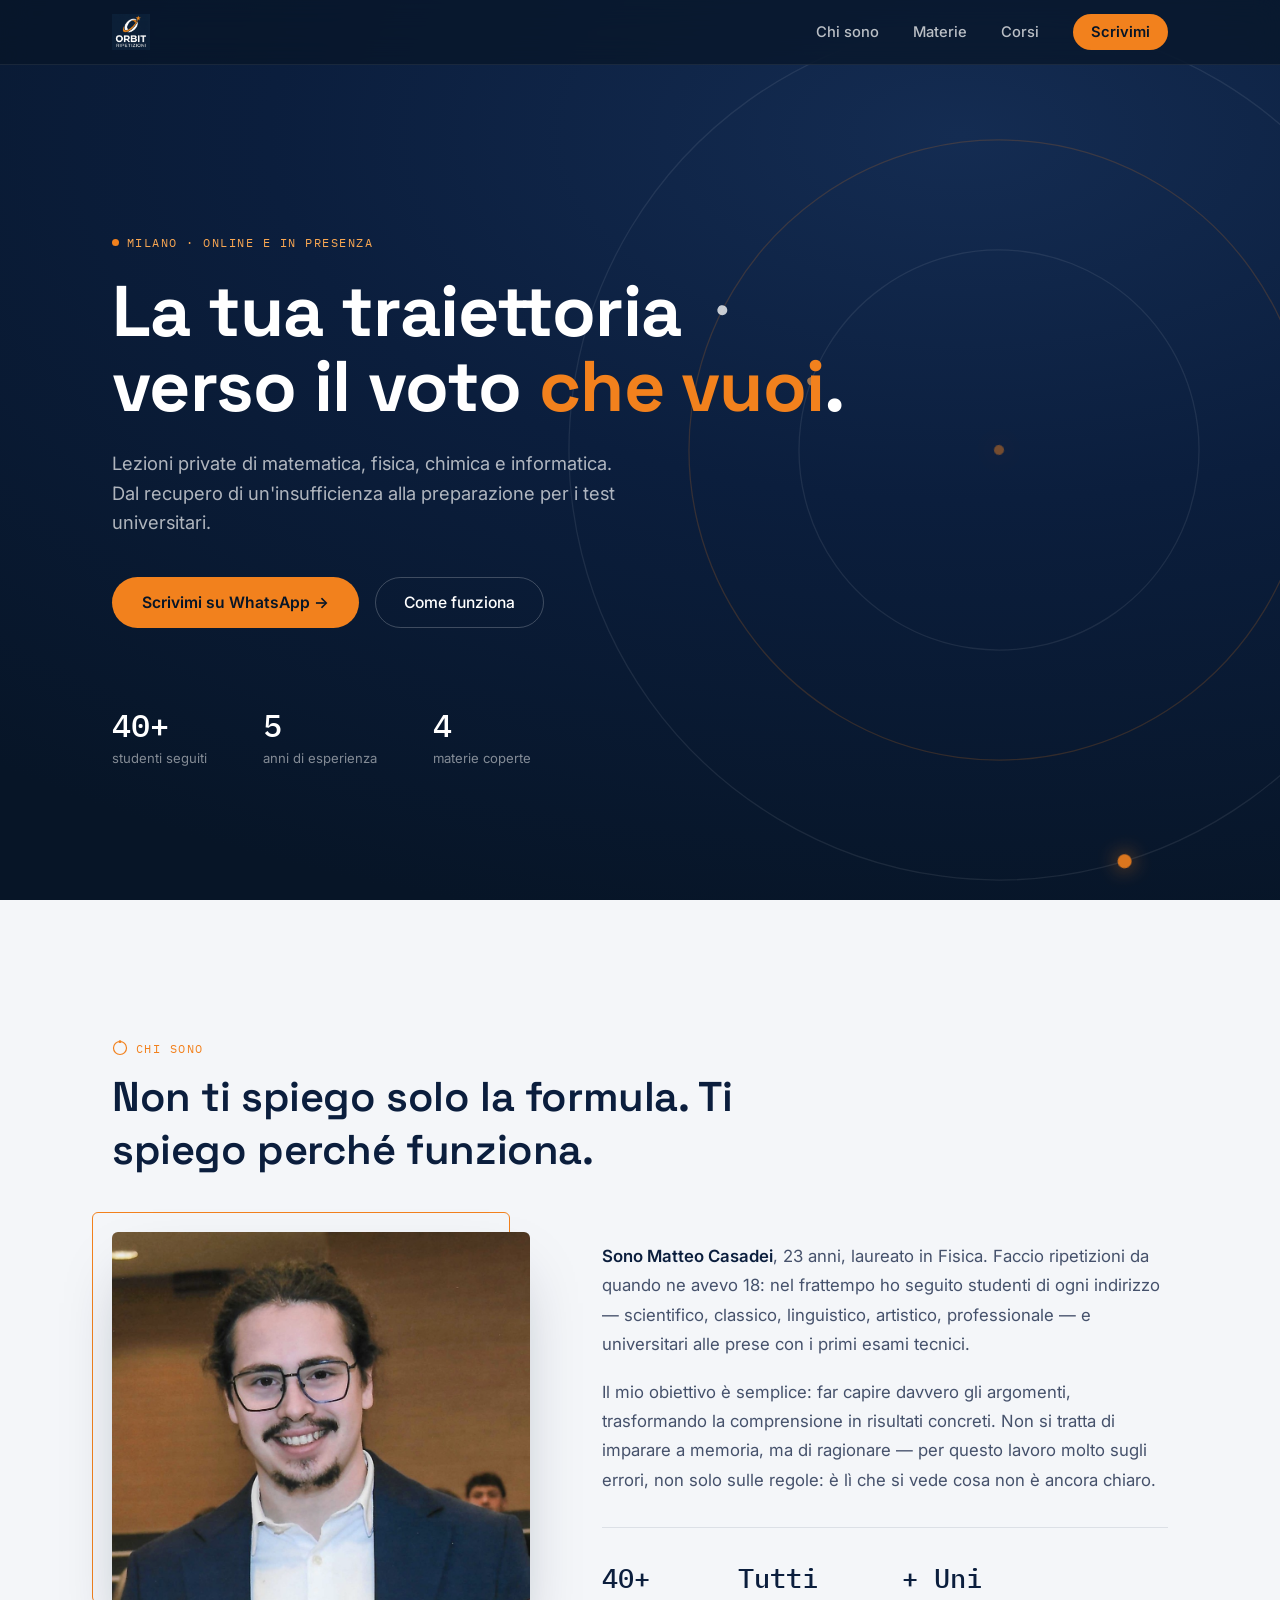
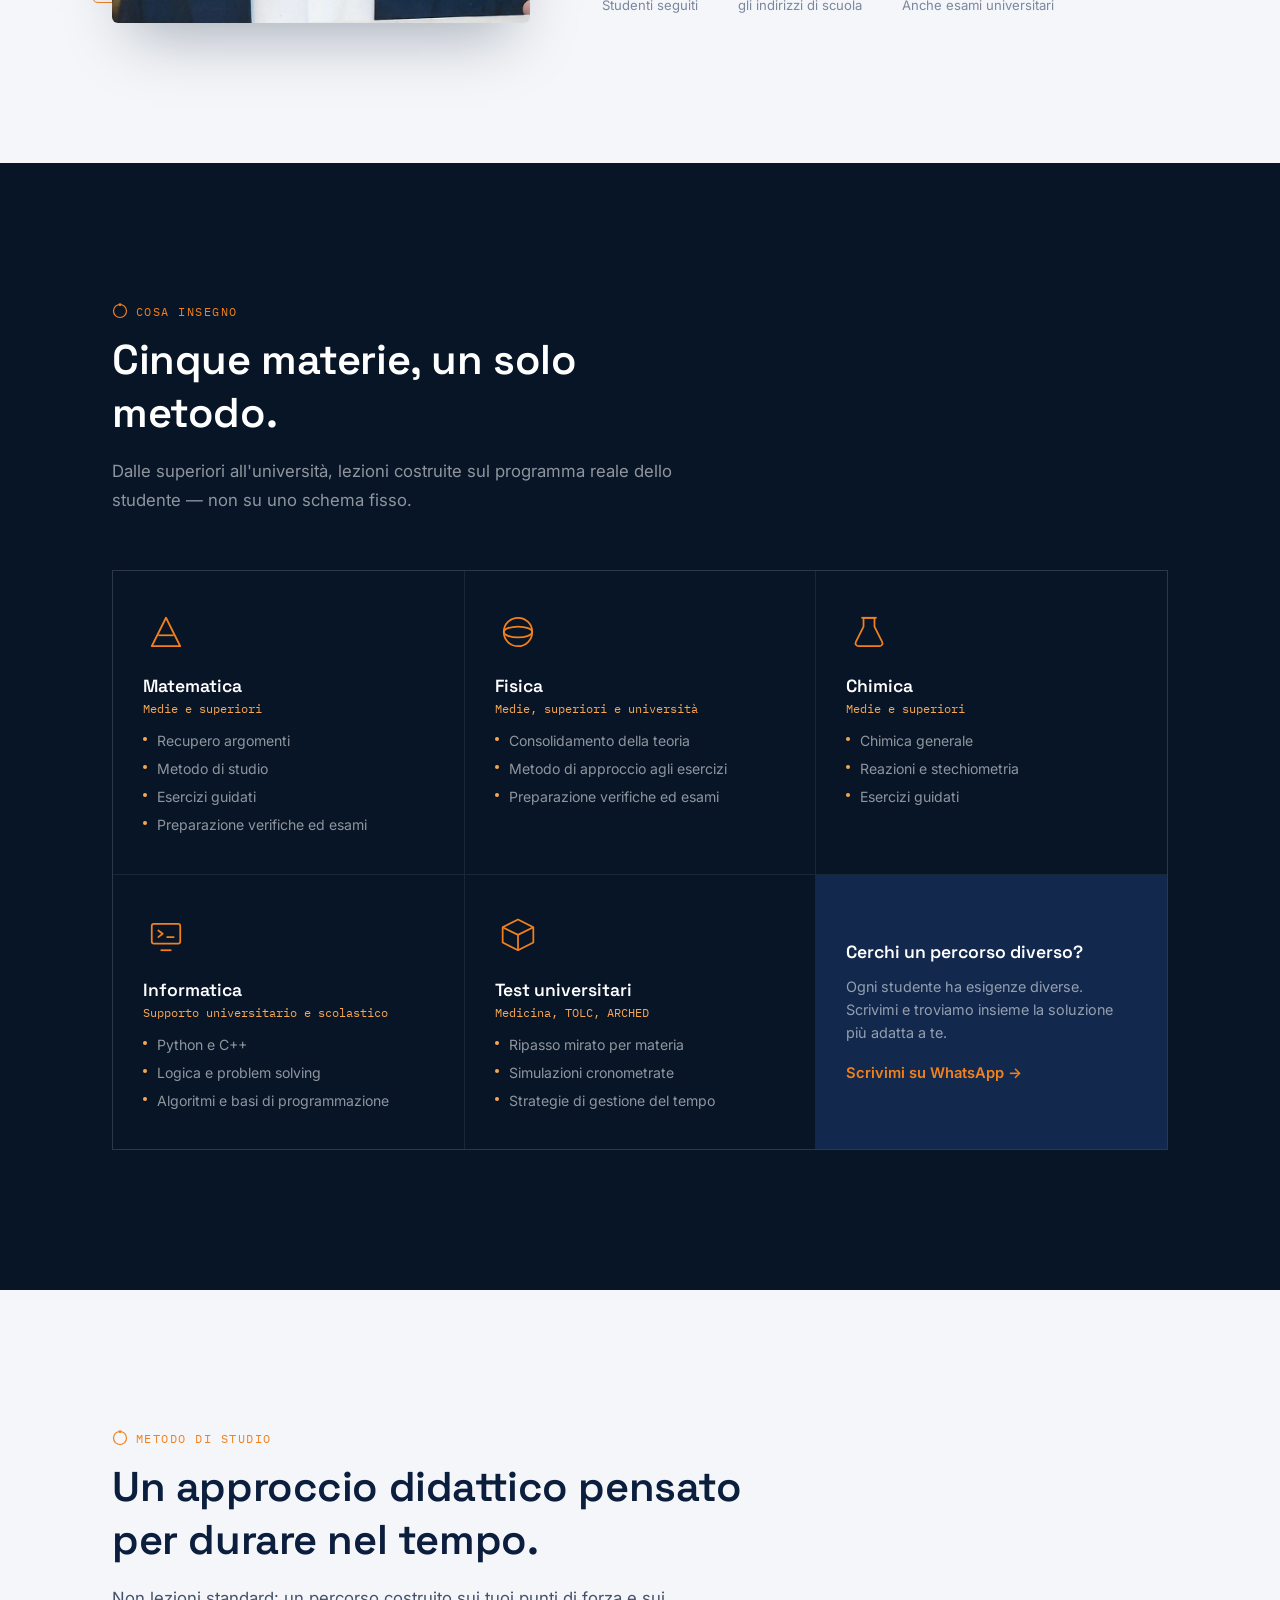
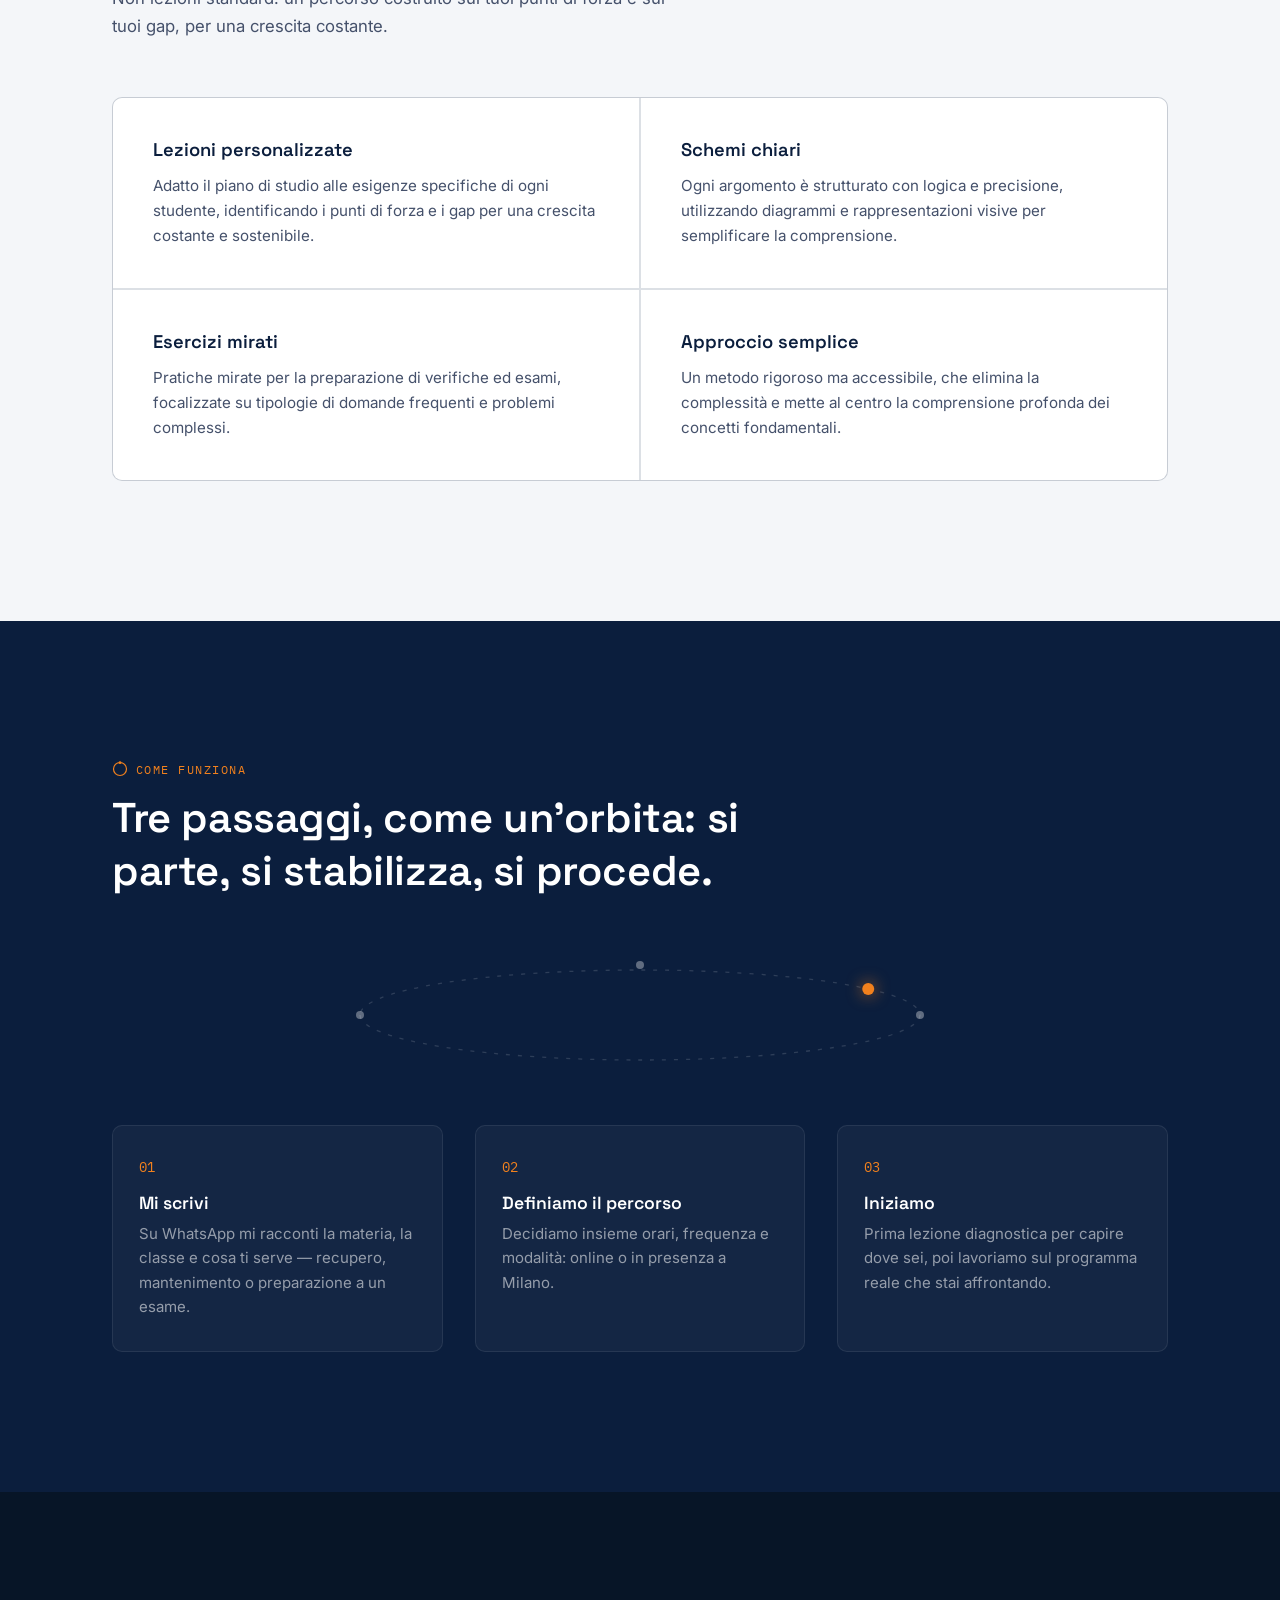
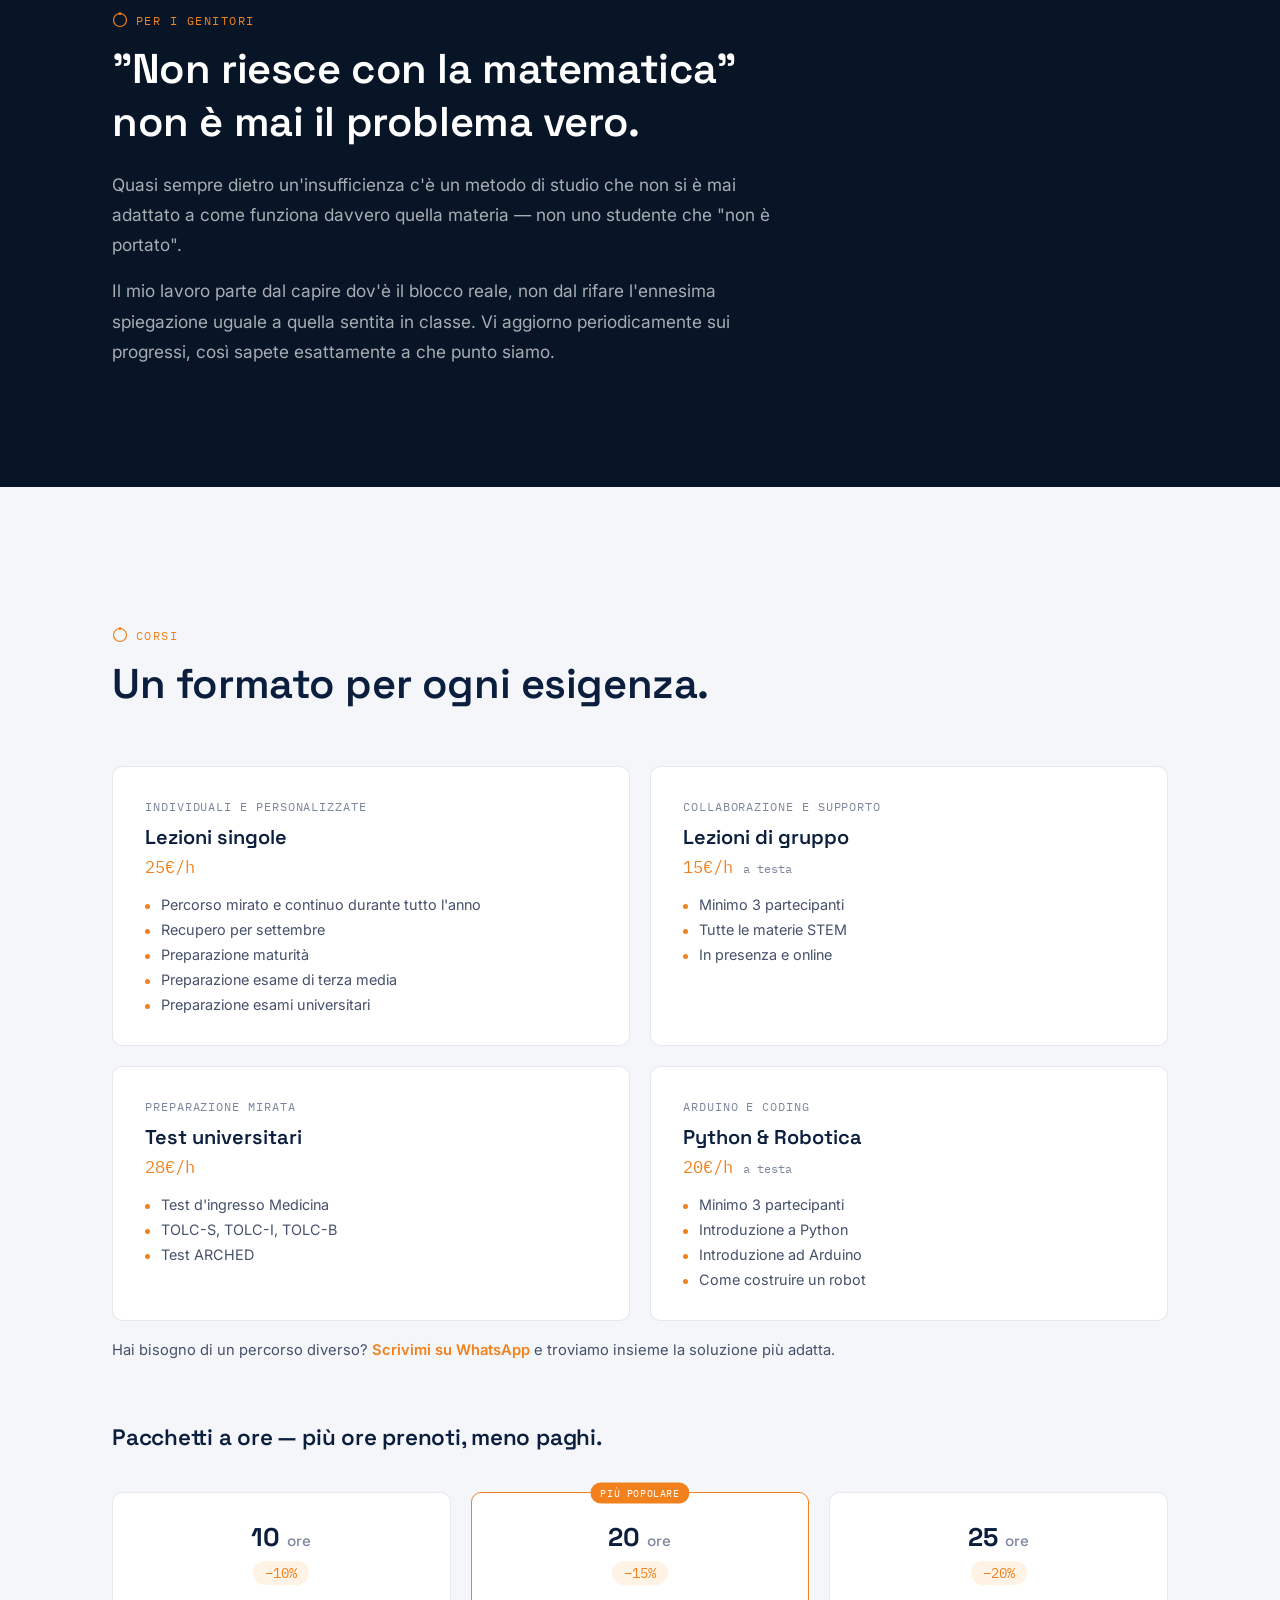
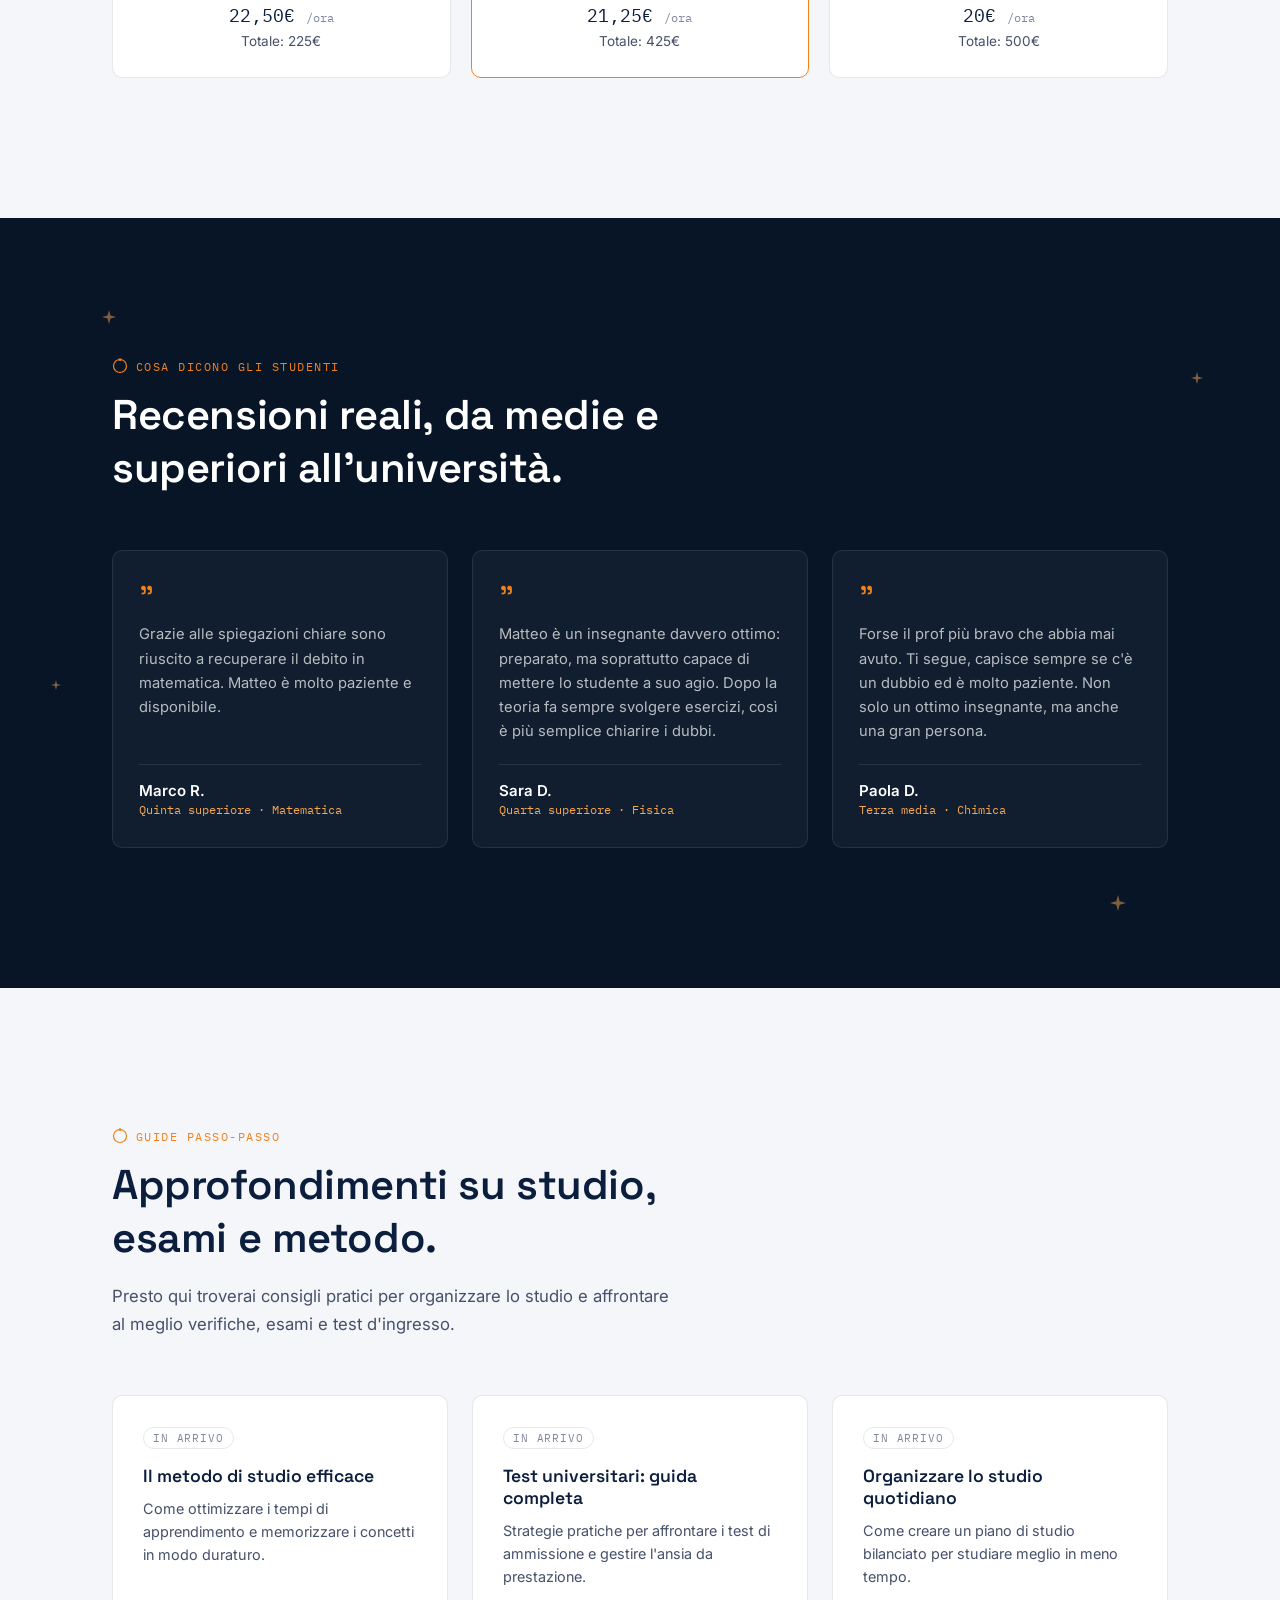
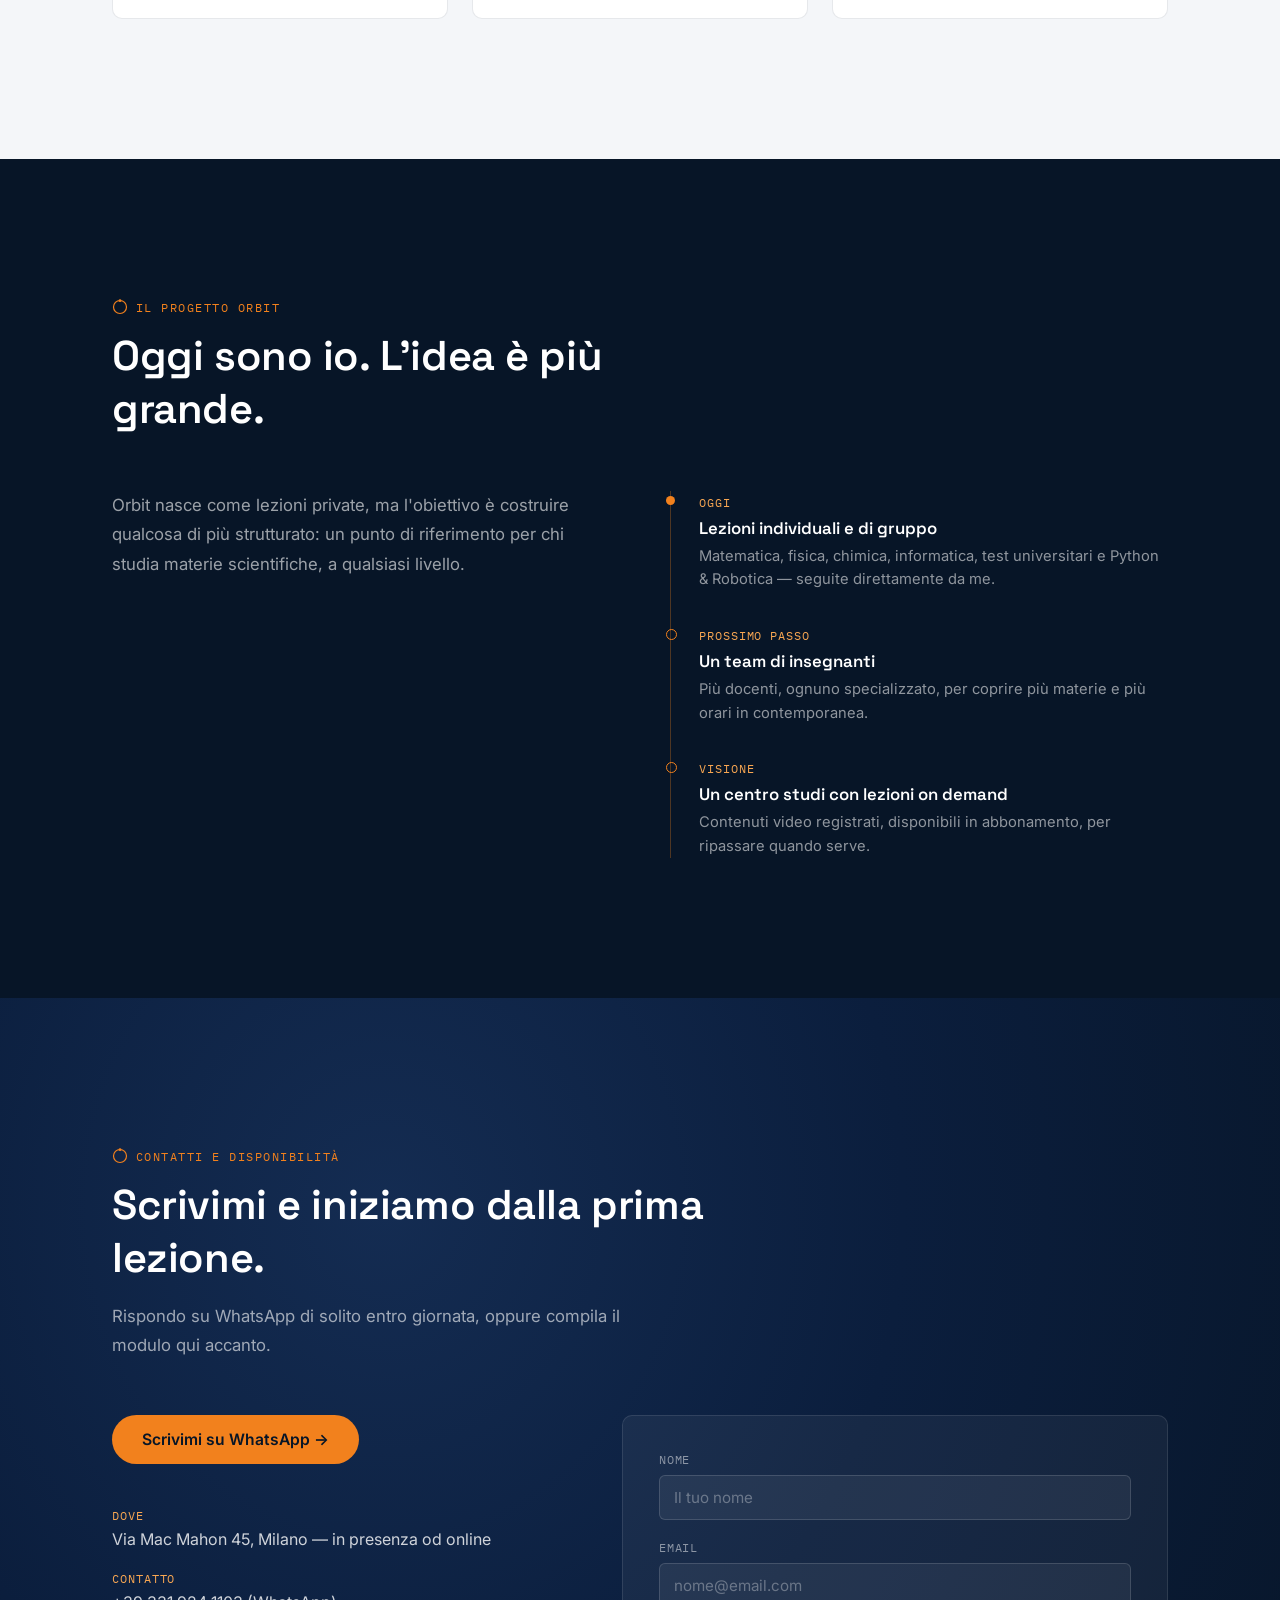
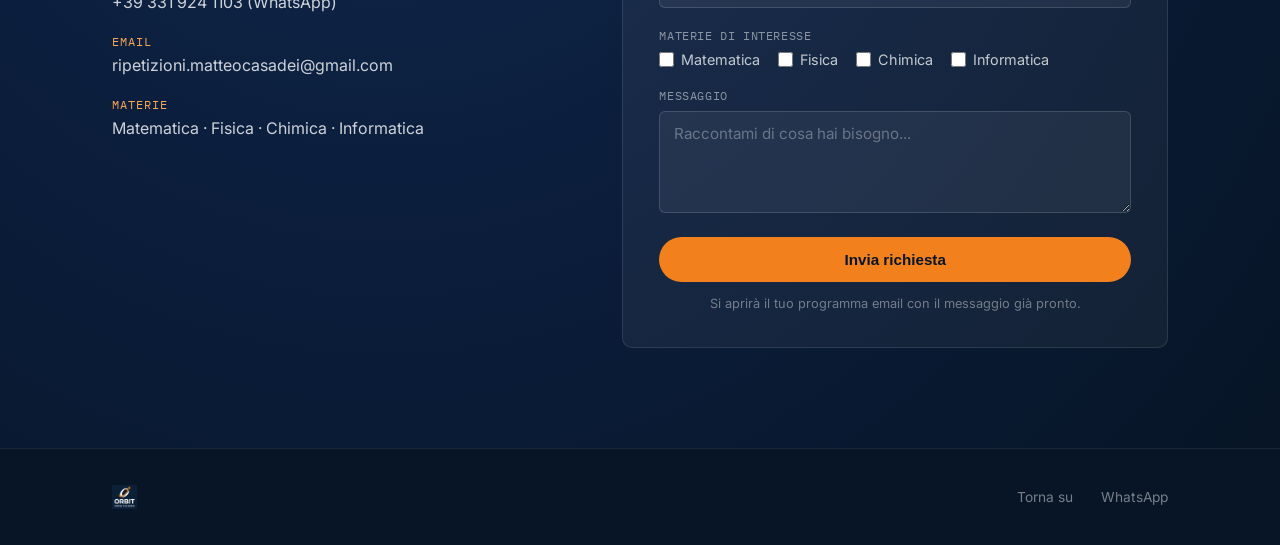
==== commit 045a6d39: "Aggiungi Google Analytics 4 e Microsoft Clarity su tutte le pagine Tracciamento aggiunto sia sul sit" ====
--- a/index.html
+++ b/index.html
@@ -1,6 +1,22 @@
 <!DOCTYPE html>
 <html lang="it">
 <head>
+<!-- Google tag (gtag.js) -->
+<script async src="https://www.googletagmanager.com/gtag/js?id=G-YY2LC22Q1R"></script>
+<script>
+  window.dataLayer = window.dataLayer || [];
+  function gtag(){dataLayer.push(arguments);}
+  gtag('js', new Date());
+  gtag('config', 'G-YY2LC22Q1R');
+</script>
+<!-- Microsoft Clarity -->
+<script type="text/javascript">
+    (function(c,l,a,r,i,t,y){
+        c[a]=c[a]||function(){(c[a].q=c[a].q||[]).push(arguments)};
+        t=l.createElement(r);t.async=1;t.src="https://www.clarity.ms/tag/"+i;
+        y=l.getElementsByTagName(r)[0];y.parentNode.insertBefore(t,y);
+    })(window, document, "clarity", "script", "xrq9zhbsk7");
+</script>
 <meta charset="UTF-8">
 <meta name="viewport" content="width=device-width, initial-scale=1.0">
 <title>Orbit Ripetizioni — Matematica, Fisica, Chimica, Informatica | Milano</title>
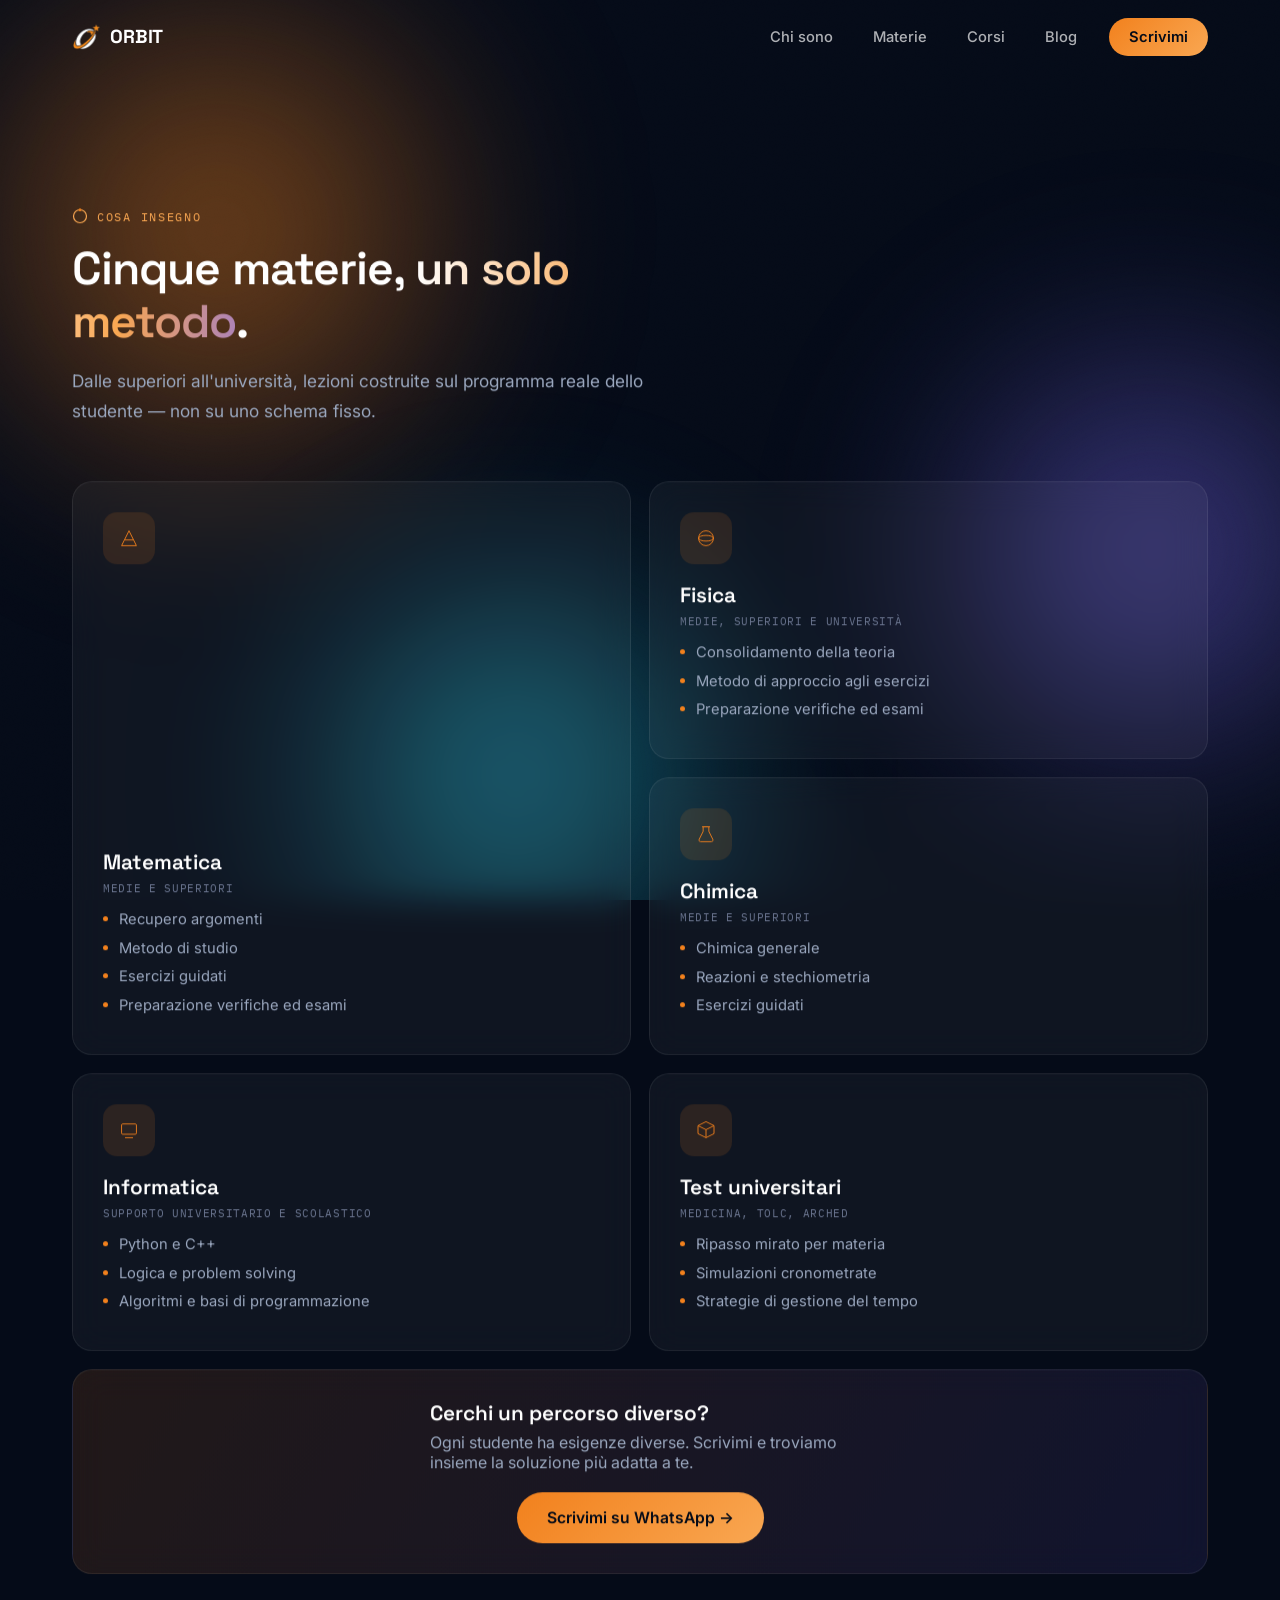
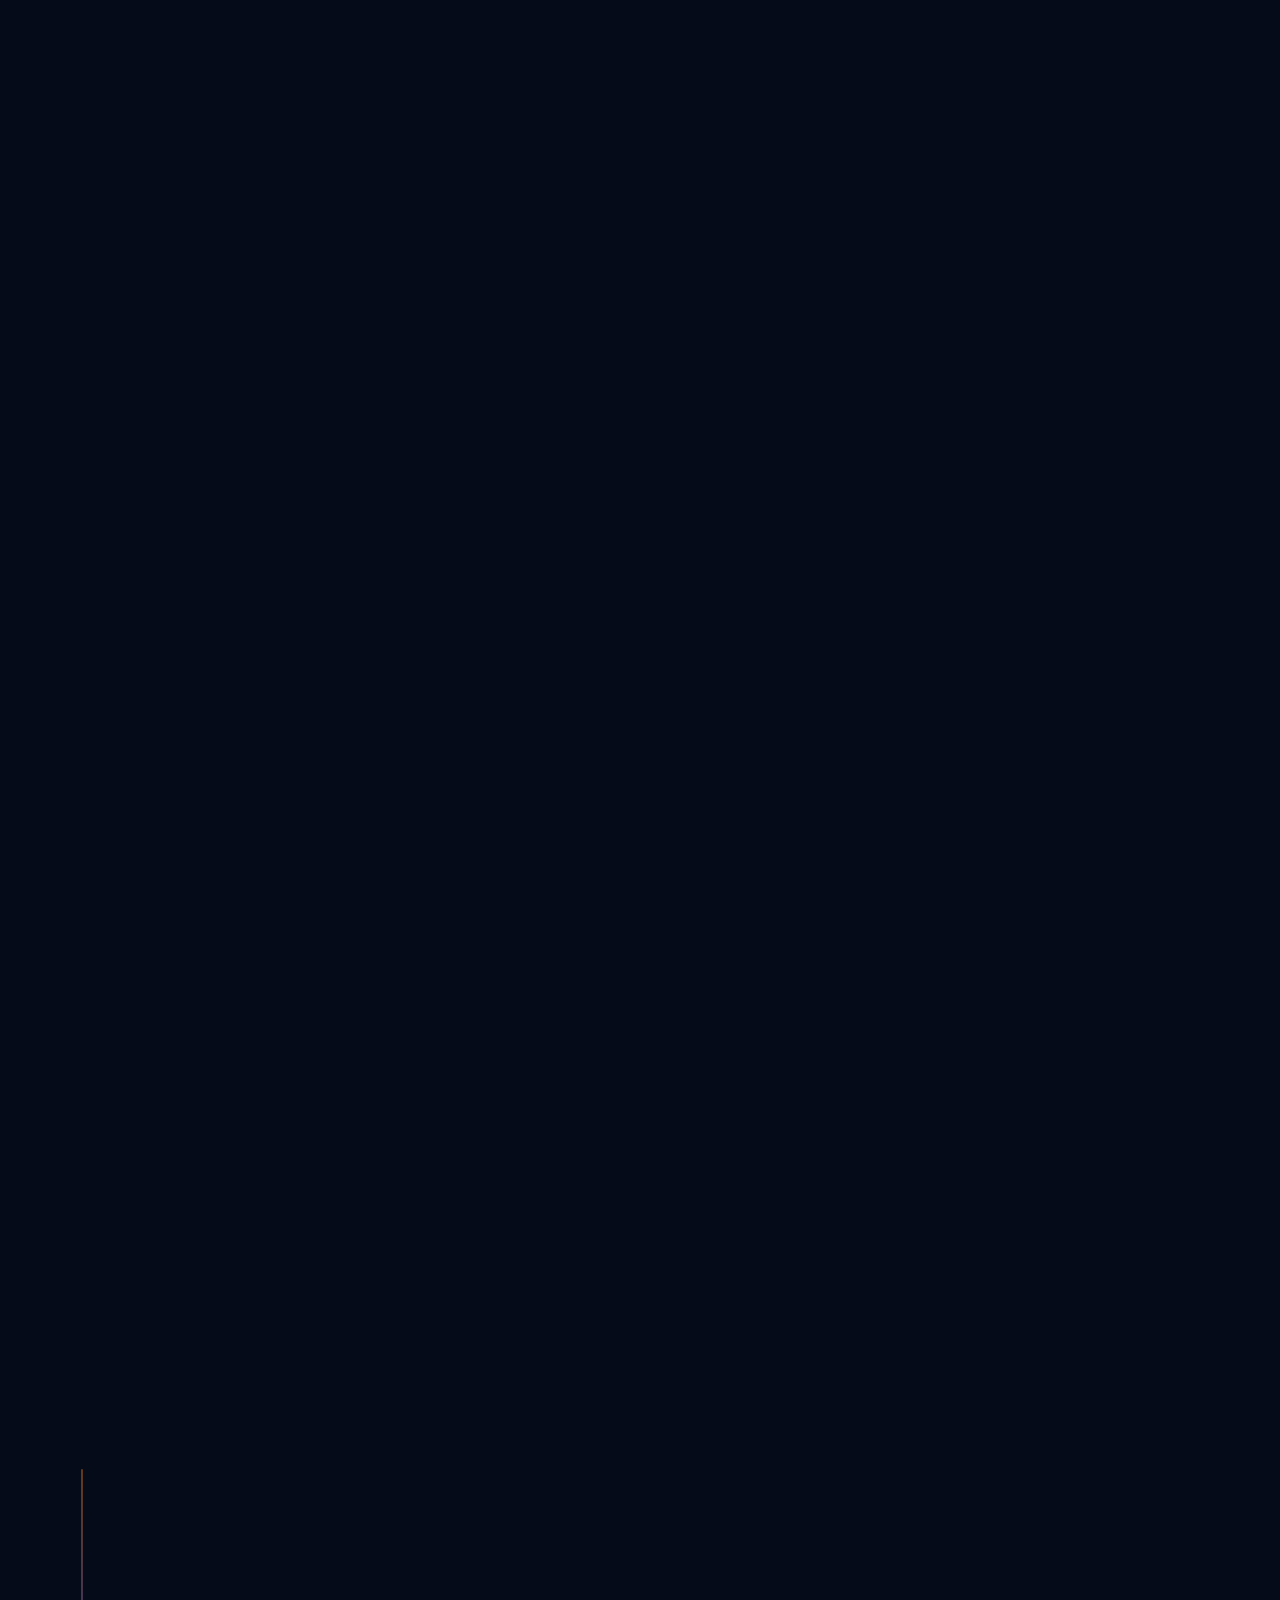
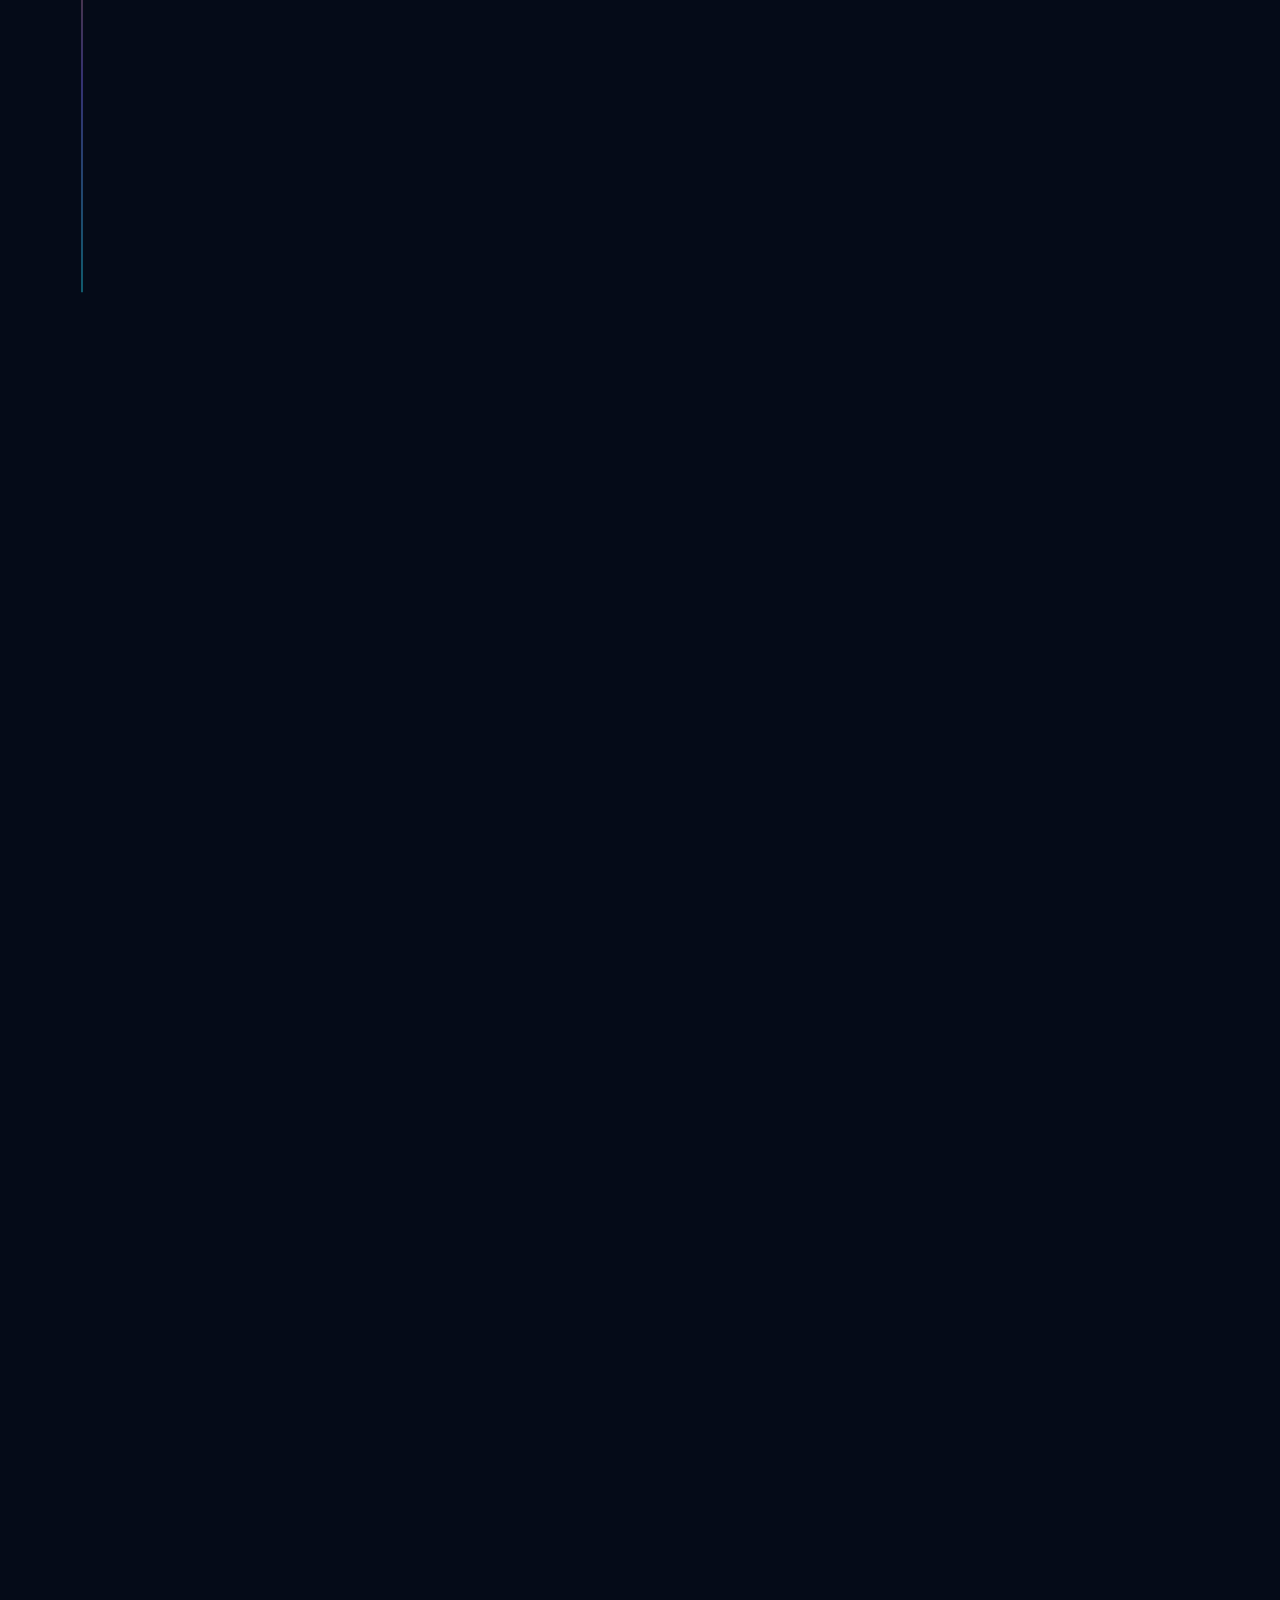
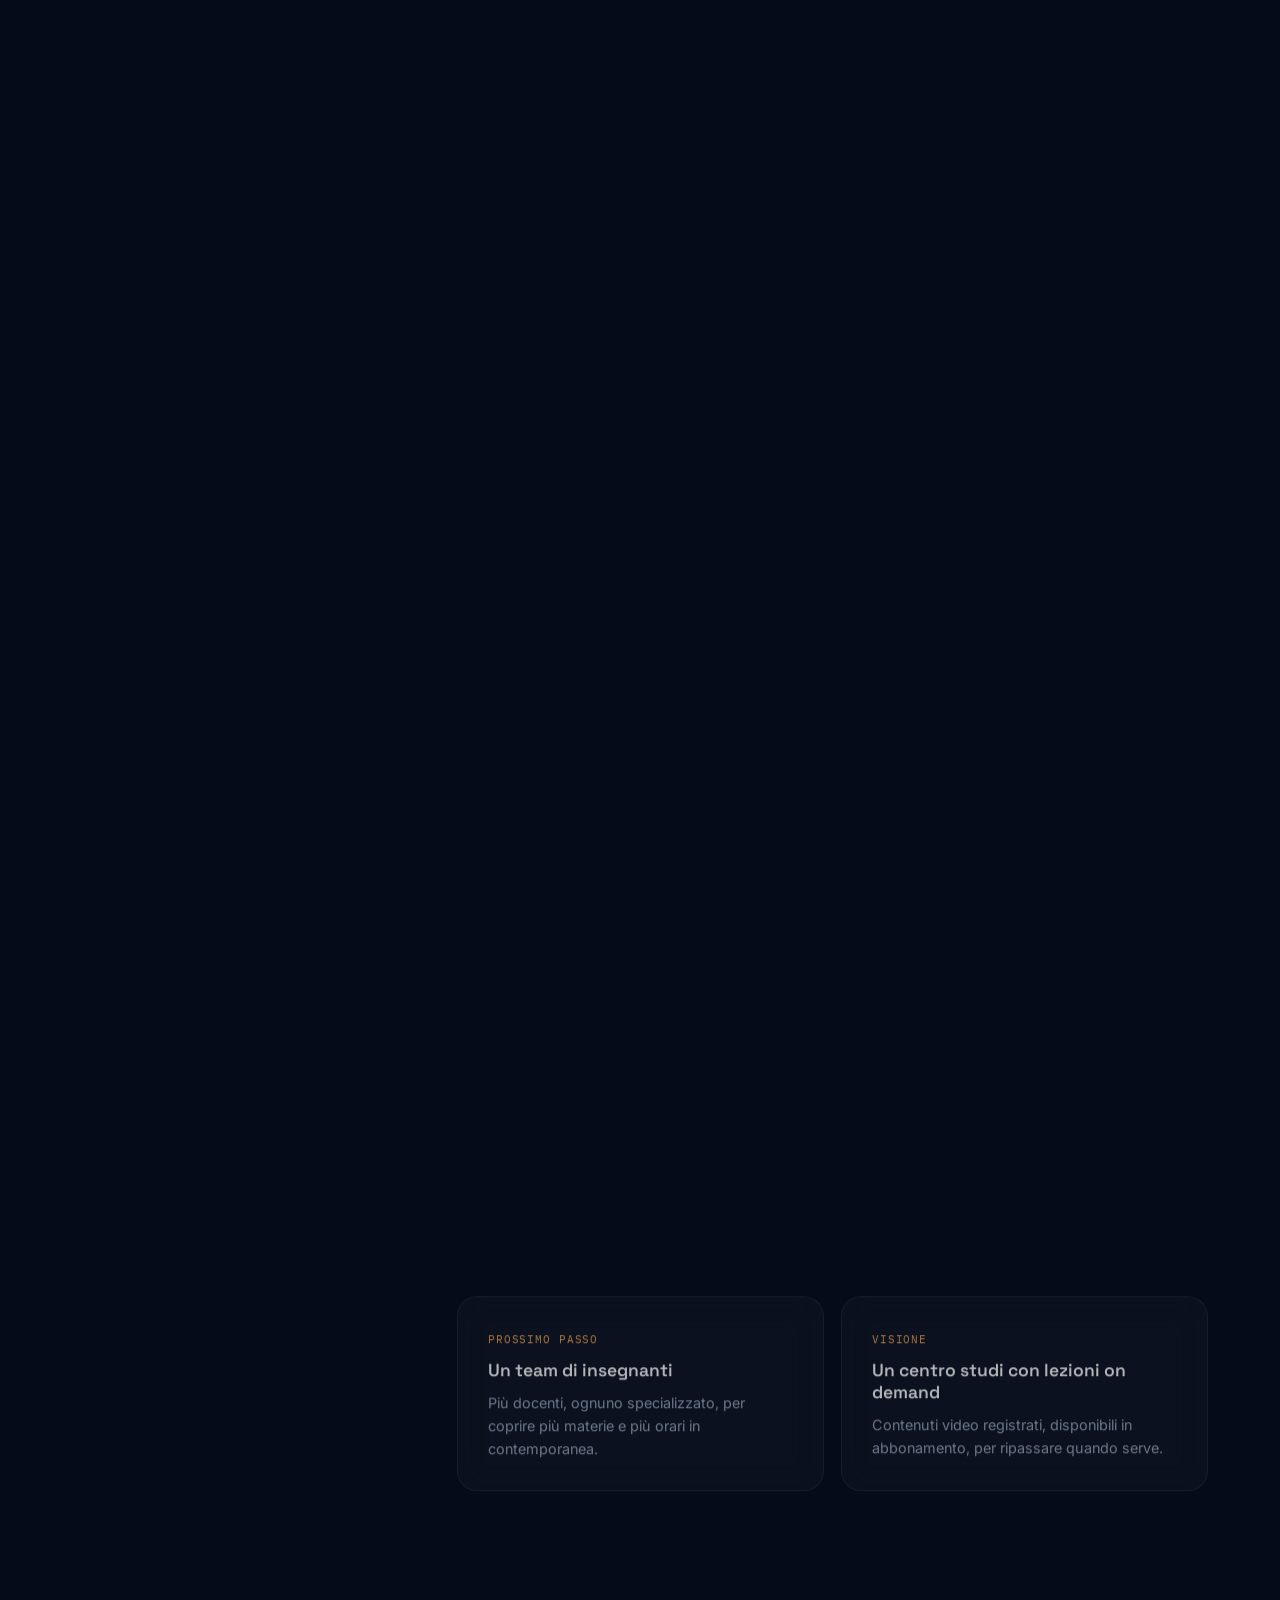
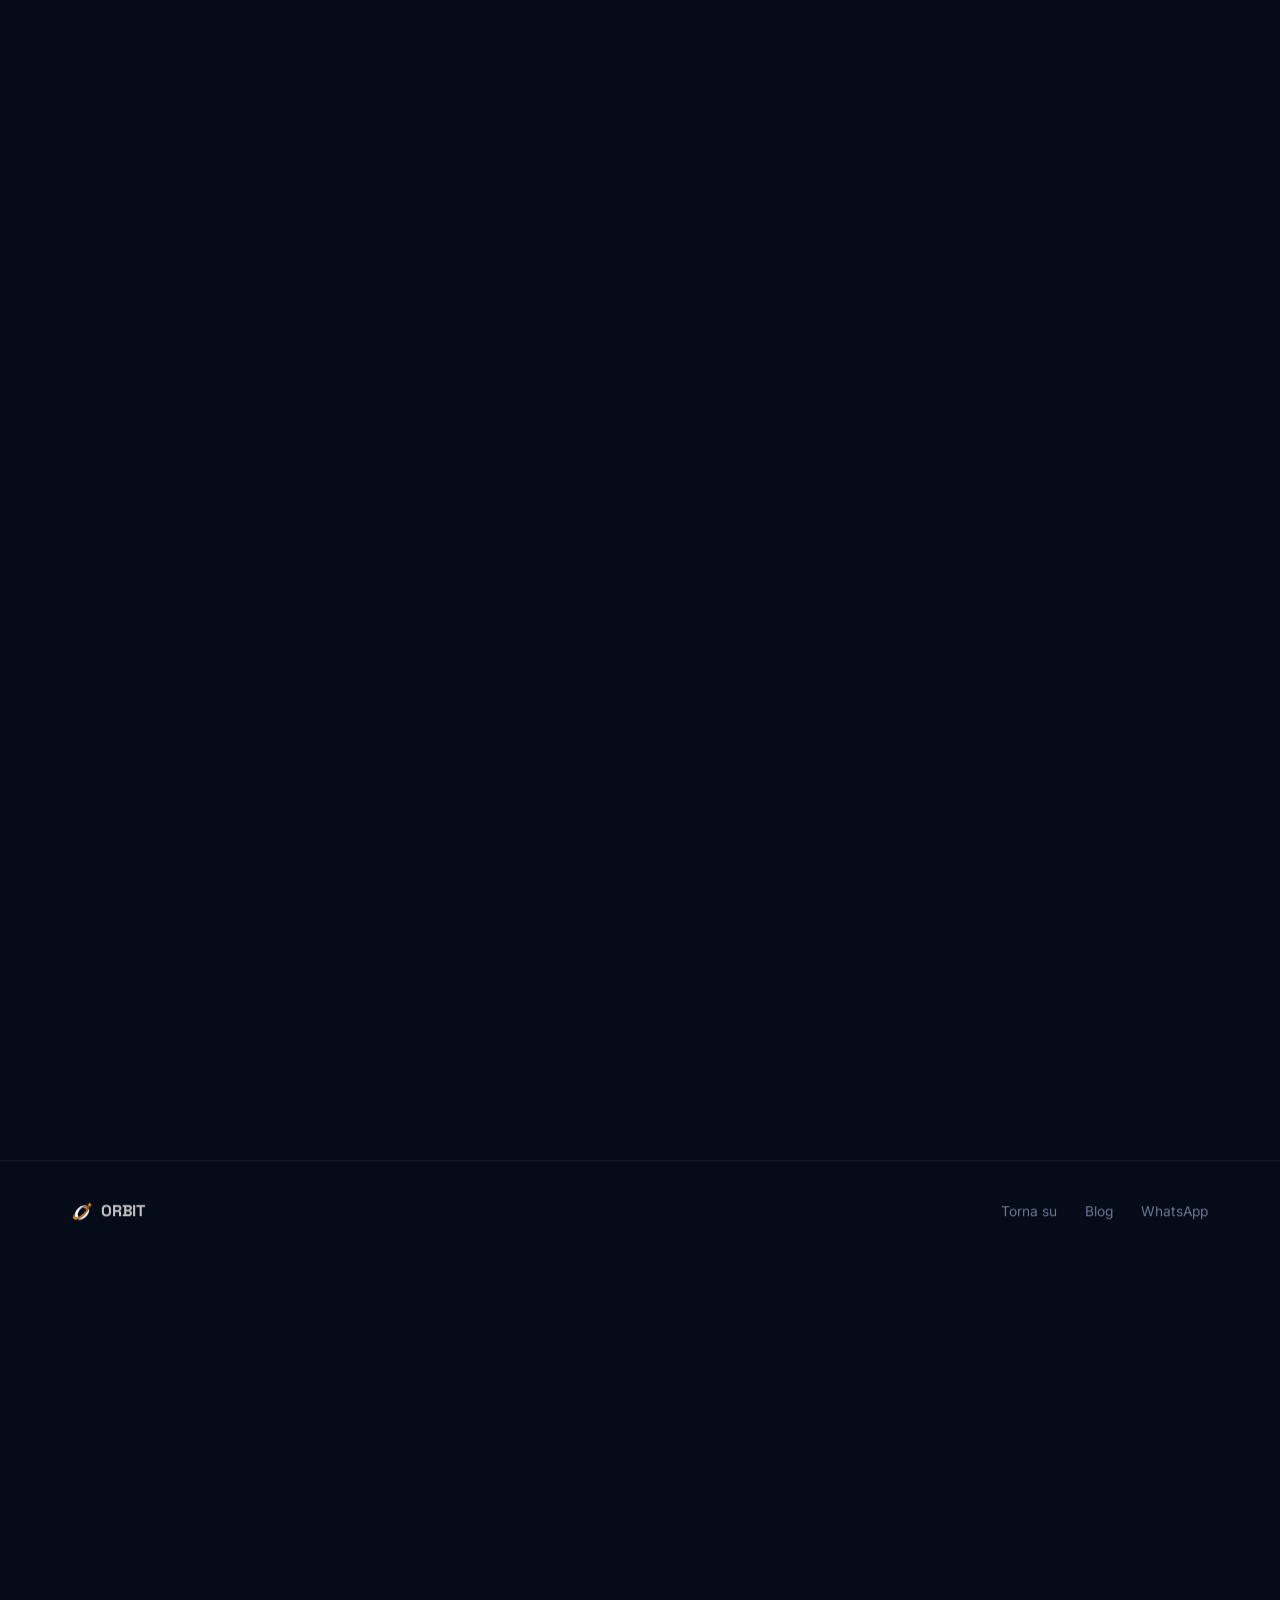
==== commit 6c79b144: "Promuovi il sito v2 a versione principale, archivia il vecchio in v_old - v2/index.html e v2/blog/ d" ====
--- a/index.html
+++ b/index.html
@@ -20,1068 +20,63 @@
 <meta charset="UTF-8">
 <meta name="viewport" content="width=device-width, initial-scale=1.0">
 <title>Orbit Ripetizioni — Matematica, Fisica, Chimica, Informatica | Milano</title>
+<meta name="description" content="Lezioni private di matematica, fisica, chimica e informatica a Milano. Metodo ORBIT: domande guida, non soluzioni pronte.">
 <link rel="preconnect" href="https://fonts.googleapis.com">
 <link href="https://fonts.googleapis.com/css2?family=Space+Grotesk:wght@400;500;600;700&family=Inter:wght@400;500;600;700&family=IBM+Plex+Mono:wght@400;500&display=swap" rel="stylesheet">
-<style>
-  :root{
-    --navy: #0B1E3D;
-    --navy-deep: #071527;
-    --navy-mid: #12294D;
-    --orange: #F2811D;
-    --orange-soft: #F9A752;
-    --white: #FFFFFF;
-    --paper: #F4F6F9;
-    --slate: #45516B;
-    --slate-light: #7C879E;
-    --line: rgba(11,30,61,0.1);
-    --display: 'Space Grotesk', sans-serif;
-    --body: 'Inter', sans-serif;
-    --mono: 'IBM Plex Mono', monospace;
-  }
-
-  *{margin:0;padding:0;box-sizing:border-box;}
-  html{scroll-behavior:smooth; overflow-x:hidden; width:100%;}
-  body{
-    font-family: var(--body);
-    color: var(--navy);
-    background: var(--paper);
-    overflow-x:hidden;
-    -webkit-font-smoothing:antialiased;
-    position:relative;
-  }
-  a{color:inherit;text-decoration:none;}
-  img{display:block;max-width:100%;}
-  section{position:relative; z-index:2;}
-  footer{position:relative; z-index:2;}
-  .wrap{
-    max-width:1120px;
-    margin:0 auto;
-    padding:0 32px;
-  }
-
-  ::selection{background:var(--orange);color:var(--white);}
-
-  @media (prefers-reduced-motion: reduce){
-    *{animation-duration:0.01ms !important; animation-iteration-count:1 !important; transition-duration:0.01ms !important; scroll-behavior:auto !important;}
-  }
-
-  /* ---------- ORBIT SPINE (signature scroll element) ---------- */
-  #orbit-spine{
-    position:absolute;
-    top:0; left:0;
-    width:100%;
-    pointer-events:none;
-    z-index:1;
-  }
-  #orbit-spine svg{
-    position:absolute;
-    top:0; left:0;
-    width:100%; height:100%;
-  }
-  #spine-path{
-    fill:none;
-    stroke: rgba(242,129,29,0.32);
-    stroke-width:1.5;
-    stroke-dasharray: 6 10;
-  }
-  #spine-marker{
-    fill: var(--orange);
-    filter: drop-shadow(0 0 7px rgba(242,129,29,0.9));
-  }
-  #spine-moon{
-    fill: var(--white);
-    opacity:0.85;
-    filter: drop-shadow(0 0 4px rgba(255,255,255,0.6));
-  }
-
-  /* ---------- NAV ---------- */
-  header{
-    position:fixed;
-    top:0; left:0; right:0;
-    z-index:100;
-    background:rgba(7,21,39,0.72);
-    backdrop-filter: blur(14px);
-    -webkit-backdrop-filter: blur(14px);
-    border-bottom:1px solid rgba(255,255,255,0.07);
-  }
-  nav{
-    max-width:1120px;
-    margin:0 auto;
-    padding:14px 32px;
-    display:flex;
-    align-items:center;
-    justify-content:space-between;
-  }
-  .brand{
-    display:flex;
-    align-items:center;
-    gap:10px;
-  }
-  .brand img{height:36px;width:auto;}
-  .nav-links{
-    display:flex;
-    align-items:center;
-    gap:34px;
-    font-size:0.92rem;
-    font-weight:500;
-  }
-  .nav-links a{
-    color:rgba(255,255,255,0.72);
-    transition:color 0.2s ease;
-    position:relative;
-  }
-  .nav-links a:not(.nav-cta):hover{color:var(--white);}
-  .nav-links a:not(.nav-cta)::after{
-    content:'';
-    position:absolute;
-    left:0; bottom:-4px;
-    width:0; height:1px;
-    background:var(--orange);
-    transition:width 0.25s ease;
-  }
-  .nav-links a:not(.nav-cta):hover::after{width:100%;}
-  .nav-cta{
-    background:var(--orange);
-    color:var(--navy-deep) !important;
-    padding:9px 18px;
-    border-radius:100px;
-    font-weight:600;
-    transition:transform 0.2s ease, box-shadow 0.2s ease;
-  }
-  .nav-cta:hover{transform:translateY(-1px); box-shadow:0 8px 20px rgba(242,129,29,0.35);}
-
-  @media (max-width:820px){
-    .nav-links{gap:0;}
-    .nav-links a:not(.nav-cta){display:none;}
-  }
-
-  /* ---------- HERO ---------- */
-  #hero{
-    background: radial-gradient(120% 90% at 75% 15%, #142c52 0%, var(--navy) 45%, var(--navy-deep) 100%);
-    min-height:100vh;
-    display:flex;
-    align-items:center;
-    padding-top:96px;
-    overflow:hidden;
-  }
-  .hero-orbit-svg{
-    position:absolute;
-    right:-14%;
-    top:50%;
-    transform:translateY(-50%) rotate(-14deg);
-    width:920px;
-    height:920px;
-    pointer-events:none;
-    opacity:0.9;
-  }
-  .orbit-ring-line{
-    fill:none;
-    stroke: rgba(255,255,255,0.09);
-    stroke-width:1.3;
-  }
-  .orbit-ring-line.accent{
-    stroke: rgba(242,129,29,0.2);
-  }
-  .orbit-star-core{
-    fill: rgba(242,129,29,0.5);
-    filter: drop-shadow(0 0 18px rgba(242,129,29,0.7));
-  }
-  .planet-a{ fill: var(--orange); filter: drop-shadow(0 0 10px rgba(242,129,29,0.8)); }
-  .planet-b{ fill: var(--white); opacity:0.85; }
-  .planet-c{ fill: var(--orange-soft); opacity:0.7; }
-
-  .hero-inner{
-    position:relative;
-    z-index:2;
-    max-width:1120px;
-    margin:0 auto;
-    padding:0 32px;
-    width:100%;
-  }
-  .eyebrow{
-    display:inline-flex;
-    align-items:center;
-    gap:8px;
-    font-family:var(--mono);
-    font-size:0.78rem;
-    letter-spacing:0.12em;
-    text-transform:uppercase;
-    color:var(--orange-soft);
-    margin-bottom:24px;
-  }
-  .eyebrow::before{
-    content:'';
-    width:7px;height:7px;
-    border-radius:50%;
-    background:var(--orange);
-    display:inline-block;
-  }
-  h1{
-    font-family:var(--display);
-    font-weight:700;
-    font-size:clamp(2.6rem, 5.6vw, 4.6rem);
-    line-height:1.04;
-    color:var(--white);
-    max-width:780px;
-    letter-spacing:-0.01em;
-  }
-  h1 em{
-    font-style:normal;
-    color:var(--orange);
-  }
-  .hero-sub{
-    margin-top:26px;
-    font-size:1.15rem;
-    line-height:1.6;
-    color:rgba(255,255,255,0.68);
-    max-width:520px;
-  }
-  .hero-ctas{
-    margin-top:40px;
-    display:flex;
-    gap:16px;
-    flex-wrap:wrap;
-  }
-  .btn-primary{
-    background:var(--orange);
-    color:var(--navy-deep);
-    font-weight:600;
-    padding:15px 30px;
-    border-radius:100px;
-    font-size:0.98rem;
-    display:inline-flex;
-    align-items:center;
-    gap:10px;
-    transition:transform 0.2s ease, box-shadow 0.2s ease;
-  }
-  .btn-primary:hover{transform:translateY(-2px); box-shadow:0 12px 28px rgba(242,129,29,0.4);}
-  .btn-ghost{
-    border:1px solid rgba(255,255,255,0.22);
-    color:var(--white);
-    padding:15px 28px;
-    border-radius:100px;
-    font-size:0.98rem;
-    font-weight:500;
-    transition:border-color 0.2s ease, background 0.2s ease;
-  }
-  .btn-ghost:hover{border-color:rgba(255,255,255,0.5); background:rgba(255,255,255,0.05);}
-
-  .hero-stats{
-    margin-top:76px;
-    display:flex;
-    gap:56px;
-    flex-wrap:wrap;
-  }
-  .stat-num{
-    font-family:var(--mono);
-    font-size:2rem;
-    color:var(--white);
-    font-weight:500;
-  }
-  .stat-label{
-    font-size:0.82rem;
-    color:rgba(255,255,255,0.5);
-    margin-top:4px;
-  }
-
-  /* ---------- SECTION HEADERS ---------- */
-  .section-tag{
-    display:inline-flex;
-    align-items:center;
-    gap:8px;
-    font-family:var(--mono);
-    font-size:0.78rem;
-    letter-spacing:0.12em;
-    text-transform:uppercase;
-    color:var(--orange);
-    margin-bottom:14px;
-  }
-  .section-tag svg{width:16px;height:16px;flex-shrink:0;}
-  .section-tag .tag-orbit-dot{
-    transform-origin:8px 8px;
-    animation: orbit-spin 5s linear infinite;
-  }
-  .section-title{
-    font-family:var(--display);
-    font-weight:600;
-    font-size:clamp(1.8rem, 3.4vw, 2.6rem);
-    letter-spacing:-0.01em;
-    max-width:640px;
-  }
-  .section-lede{
-    margin-top:18px;
-    font-size:1.05rem;
-    line-height:1.7;
-    color:var(--slate);
-    max-width:560px;
-  }
-
-  @keyframes orbit-spin{
-    from{transform:rotate(0deg);}
-    to{transform:rotate(360deg);}
-  }
-
-  /* ---------- CHI SONO ---------- */
-  #chi-sono{
-    padding:140px 0;
-    background:var(--paper);
-  }
-  .chi-sono-grid{
-    display:grid;
-    grid-template-columns:0.85fr 1.15fr;
-    gap:72px;
-    align-items:center;
-    margin-top:56px;
-  }
-  @media (max-width:820px){
-    .chi-sono-grid{grid-template-columns:1fr; gap:40px;}
-    .photo-frame{max-width:340px; margin:0 auto;}
-  }
-  .photo-frame{
-    position:relative;
-  }
-  .photo-frame::before{
-    content:'';
-    position:absolute;
-    top:-20px; left:-20px;
-    right:20px; bottom:20px;
-    border:1.5px solid var(--orange);
-    border-radius:6px;
-    z-index:0;
-  }
-  .photo-frame img{
-    position:relative;
-    z-index:1;
-    width:100%;
-    border-radius:6px;
-    filter:grayscale(15%);
-    box-shadow:0 30px 60px -20px rgba(11,30,61,0.35);
-  }
-  .bio p{
-    font-size:1.05rem;
-    line-height:1.75;
-    color:var(--slate);
-    margin-bottom:18px;
-  }
-  .bio strong{color:var(--navy); font-weight:600;}
-  .mini-stats{
-    display:flex;
-    flex-wrap:wrap;
-    gap:32px 40px;
-    margin-top:32px;
-    padding-top:32px;
-    border-top:1px solid var(--line);
-  }
-  .mini-stat-num{
-    font-family:var(--mono);
-    font-size:1.7rem;
-    color:var(--navy);
-    font-weight:500;
-  }
-  .mini-stat-label{
-    font-size:0.82rem;
-    color:var(--slate-light);
-    margin-top:2px;
-  }
-
-  /* ---------- MATERIE ---------- */
-  #materie{
-    padding:140px 0;
-    background:var(--navy-deep);
-  }
-  #materie .section-title{color:var(--white);}
-  #materie .section-lede{color:rgba(255,255,255,0.55);}
-  .subjects-grid{
-    display:grid;
-    grid-template-columns:repeat(3, 1fr);
-    gap:1px;
-    background:rgba(255,255,255,0.08);
-    margin-top:56px;
-    border:1px solid rgba(255,255,255,0.08);
-  }
-  .subject-card{
-    background:var(--navy-deep);
-    padding:38px 30px;
-    transition:background 0.3s ease;
-  }
-  .subject-card:hover{background:var(--navy-mid);}
-  .subject-icon-wrap{
-    position:relative;
-    width:46px;height:46px;
-    margin-bottom:20px;
-  }
-  .subject-icon-wrap .orbit-dot{
-    position:absolute;
-    top:-4px; left:50%;
-    width:5px;height:5px;
-    border-radius:50%;
-    background:var(--orange-soft);
-    opacity:0;
-    transform-origin:2.5px 27px;
-    transition:opacity 0.3s ease;
-  }
-  .subject-card:hover .orbit-dot{
-    opacity:1;
-    animation: orbit-spin 2.4s linear infinite;
-  }
-  .subject-icon{
-    width:46px;height:46px;
-  }
-  .subject-card h3{
-    font-family:var(--display);
-    color:var(--white);
-    font-size:1.1rem;
-    font-weight:600;
-    margin-bottom:4px;
-  }
-  .subject-level{
-    font-family:var(--mono);
-    font-size:0.72rem;
-    color:var(--orange-soft);
-    display:block;
-    margin-bottom:14px;
-  }
-  .subject-card ul{
-    list-style:none;
-    display:flex;
-    flex-direction:column;
-    gap:7px;
-  }
-  .subject-card li{
-    color:rgba(255,255,255,0.55);
-    font-size:0.88rem;
-    line-height:1.5;
-    padding-left:14px;
-    position:relative;
-  }
-  .subject-card li::before{
-    content:'';
-    position:absolute;
-    left:0; top:7px;
-    width:4px;height:4px;
-    border-radius:50%;
-    background:var(--orange-soft);
-  }
-  @media (max-width:820px){
-    .subjects-grid{grid-template-columns:1fr;}
-  }
-  .subject-card.cta{
-    display:flex;
-    flex-direction:column;
-    justify-content:center;
-    background:var(--navy-mid);
-  }
-  .subject-card.cta h3{margin-bottom:12px;}
-  .subject-cta-text{
-    color:rgba(255,255,255,0.55);
-    font-size:0.9rem;
-    line-height:1.6;
-    margin-bottom:20px;
-  }
-  .subject-cta-link{
-    color:var(--orange);
-    font-weight:600;
-    font-size:0.92rem;
-    display:inline-flex;
-    align-items:center;
-    gap:6px;
-    transition:gap 0.2s ease;
-  }
-  .subject-cta-link:hover{gap:10px;}
-
-  /* ---------- METODO ---------- */
-  #metodo{
-    padding:140px 0;
-    background:var(--paper);
-  }
-  .metodo-grid{
-    display:grid;
-    grid-template-columns:repeat(2, 1fr);
-    gap:2px;
-    background:var(--line);
-    margin-top:56px;
-    border:1px solid var(--line);
-    border-radius:10px;
-    overflow:hidden;
-  }
-  .metodo-card{
-    background:var(--white);
-    padding:40px;
-  }
-  .metodo-card h3{
-    font-family:var(--display);
-    font-size:1.15rem;
-    font-weight:600;
-    margin-bottom:12px;
-  }
-  .metodo-card p{
-    color:var(--slate);
-    font-size:0.95rem;
-    line-height:1.65;
-  }
-  @media (max-width:820px){
-    .metodo-grid{grid-template-columns:1fr;}
-  }
-
-  /* ---------- COME FUNZIONA (orbital steps) ---------- */
-  #come-funziona{
-    padding:140px 0;
-    background:var(--navy);
-    overflow:hidden;
-  }
-  #come-funziona .section-title{color:var(--white);}
-  #come-funziona .section-lede{color:rgba(255,255,255,0.55);}
-  .orbit-diagram{
-    display:block;
-    margin:48px auto 0;
-    width:100%;
-    max-width:640px;
-    height:auto;
-  }
-  .orbit-diagram-path{
-    fill:none;
-    stroke:rgba(255,255,255,0.14);
-    stroke-width:1.3;
-    stroke-dasharray:4 8;
-  }
-  .orbit-diagram-tick{
-    fill: rgba(255,255,255,0.35);
-  }
-  .orbit-diagram-comet{
-    fill: var(--orange);
-    filter: drop-shadow(0 0 8px rgba(242,129,29,0.8));
-  }
-  .steps-row{
-    position:relative;
-    z-index:1;
-    display:grid;
-    grid-template-columns:repeat(3,1fr);
-    gap:32px;
-    margin-top:40px;
-  }
-  .step{
-    background:rgba(255,255,255,0.04);
-    border:1px solid rgba(255,255,255,0.08);
-    border-radius:10px;
-    padding:32px 26px;
-  }
-  .step-num{
-    font-family:var(--mono);
-    color:var(--orange);
-    font-size:0.85rem;
-    margin-bottom:16px;
-    display:block;
-  }
-  .step h3{
-    font-family:var(--display);
-    color:var(--white);
-    font-size:1.1rem;
-    font-weight:600;
-    margin-bottom:8px;
-  }
-  .step p{
-    color:rgba(255,255,255,0.55);
-    font-size:0.94rem;
-    line-height:1.6;
-  }
-  @media (max-width:820px){
-    .steps-row{grid-template-columns:1fr;}
-  }
-
-  /* ---------- PER I GENITORI ---------- */
-  #genitori{
-    padding:120px 0;
-    background:var(--navy-deep);
-    position:relative;
-  }
-  .genitori-inner{
-    max-width:680px;
-  }
-  #genitori .section-title{color:var(--white);}
-  #genitori p{
-    color:rgba(255,255,255,0.65);
-    font-size:1.08rem;
-    line-height:1.75;
-    margin-top:22px;
-  }
-  #genitori p + p{margin-top:16px;}
-
-  /* ---------- CORSI ---------- */
-  #corsi{
-    padding:140px 0;
-    background:var(--paper);
-  }
-  .courses-grid{
-    display:grid;
-    grid-template-columns:repeat(2, 1fr);
-    gap:20px;
-    margin-top:56px;
-  }
-  .course-card{
-    background:var(--white);
-    border:1px solid var(--line);
-    border-radius:10px;
-    padding:32px;
-    transition:border-color 0.2s ease, transform 0.2s ease;
-  }
-  .course-card:hover{border-color:var(--orange); transform:translateY(-3px);}
-  .course-tag{
-    font-family:var(--mono);
-    font-size:0.72rem;
-    letter-spacing:0.08em;
-    text-transform:uppercase;
-    color:var(--slate-light);
-    margin-bottom:10px;
-    display:block;
-  }
-  .course-card h3{
-    font-family:var(--display);
-    font-size:1.25rem;
-    font-weight:600;
-    margin-bottom:6px;
-  }
-  .course-price{
-    font-family:var(--mono);
-    color:var(--orange);
-    font-size:1.05rem;
-    margin-bottom:18px;
-  }
-  .course-card ul{
-    list-style:none;
-    display:flex;
-    flex-direction:column;
-    gap:8px;
-  }
-  .course-card li{
-    color:var(--slate);
-    font-size:0.9rem;
-    padding-left:16px;
-    position:relative;
-  }
-  .course-card li::before{
-    content:'';
-    position:absolute;
-    left:0; top:8px;
-    width:5px;height:5px;
-    border-radius:50%;
-    background:var(--orange);
-  }
-  .courses-note{
-    margin-top:20px;
-    font-size:0.92rem;
-    color:var(--slate);
-  }
-  .courses-note a{color:var(--orange); font-weight:600;}
-  @media (max-width:820px){
-    .courses-grid{grid-template-columns:1fr;}
-  }
-
-  .packages-grid{
-    display:grid;
-    grid-template-columns:repeat(3, 1fr);
-    gap:20px;
-    margin-top:40px;
-  }
-  .package-card{
-    background:var(--white);
-    border:1px solid var(--line);
-    border-radius:10px;
-    padding:28px;
-    text-align:center;
-    transition:border-color 0.2s ease, transform 0.2s ease;
-  }
-  .package-card:hover{border-color:var(--orange); transform:translateY(-3px);}
-  .package-card.best{border-color:var(--orange); position:relative;}
-  .package-card.best::before{
-    content:'PIÙ POPOLARE';
-    position:absolute;
-    top:0; left:50%;
-    transform:translate(-50%,-50%);
-    background:var(--orange);
-    color:var(--white);
-    font-family:var(--mono);
-    font-size:0.62rem;
-    letter-spacing:0.06em;
-    padding:4px 10px;
-    border-radius:100px;
-    white-space:nowrap;
-  }
-  .package-hours{
-    font-family:var(--display);
-    font-size:1.6rem;
-    font-weight:700;
-    color:var(--navy);
-  }
-  .package-hours span{font-size:0.95rem; font-weight:500; color:var(--slate-light);}
-  .package-discount-badge{
-    display:inline-block;
-    margin-top:8px;
-    font-family:var(--mono);
-    color:var(--orange);
-    font-size:0.85rem;
-    background:#FFF3E6;
-    padding:3px 12px;
-    border-radius:100px;
-  }
-  .package-perhour{
-    margin-top:18px;
-    font-family:var(--mono);
-    font-size:1.15rem;
-    color:var(--navy);
-  }
-  .package-perhour span{font-size:0.78rem; color:var(--slate-light); font-weight:400;}
-  .package-total{
-    margin-top:6px;
-    font-size:0.85rem;
-    color:var(--slate);
-  }
-  @media (max-width:820px){
-    .packages-grid{grid-template-columns:1fr;}
-  }
-
-  /* ---------- TESTIMONIANZE ---------- */
-  #testimonianze{
-    padding:140px 0;
-    background:var(--navy-deep);
-    position:relative;
-    overflow:hidden;
-  }
-  #testimonianze .section-title{color:var(--white);}
-  #testimonianze .section-lede{color:rgba(255,255,255,0.55);}
-  .twinkle-star{
-    position:absolute;
-    color:var(--orange-soft);
-    opacity:0.5;
-    animation: twinkle 3.4s ease-in-out infinite;
-  }
-  @keyframes twinkle{
-    0%, 100%{opacity:0.15; transform:scale(0.85);}
-    50%{opacity:0.7; transform:scale(1.1);}
-  }
-  .testimonials-grid{
-    display:grid;
-    grid-template-columns:repeat(3, 1fr);
-    gap:24px;
-    margin-top:56px;
-    position:relative;
-    z-index:1;
-  }
-  .testimonial-card{
-    background:rgba(255,255,255,0.04);
-    border:1px solid rgba(255,255,255,0.09);
-    border-radius:10px;
-    padding:30px 26px;
-    display:flex;
-    flex-direction:column;
-  }
-  .testimonial-mark{
-    font-family:var(--display);
-    font-size:2.2rem;
-    color:var(--orange);
-    line-height:1;
-    margin-bottom:6px;
-  }
-  .testimonial-card p{
-    color:rgba(255,255,255,0.7);
-    font-size:0.92rem;
-    line-height:1.65;
-    flex-grow:1;
-  }
-  .testimonial-meta{
-    margin-top:20px;
-    padding-top:16px;
-    border-top:1px solid rgba(255,255,255,0.09);
-  }
-  .testimonial-name{
-    font-weight:600;
-    color:var(--white);
-    font-size:0.94rem;
-  }
-  .testimonial-role{
-    font-family:var(--mono);
-    font-size:0.72rem;
-    color:var(--orange-soft);
-    margin-top:2px;
-  }
-  @media (max-width:820px){
-    .testimonials-grid{grid-template-columns:1fr;}
-  }
-
-  /* ---------- GUIDE ---------- */
-  #guide{
-    padding:140px 0;
-    background:var(--paper);
-  }
-  .guides-grid{
-    display:grid;
-    grid-template-columns:repeat(3, 1fr);
-    gap:24px;
-    margin-top:56px;
-  }
-  .guide-card{
-    background:var(--white);
-    border:1px solid var(--line);
-    border-radius:10px;
-    padding:30px;
-    position:relative;
-  }
-  .guide-badge{
-    display:inline-block;
-    font-family:var(--mono);
-    font-size:0.68rem;
-    letter-spacing:0.08em;
-    text-transform:uppercase;
-    color:var(--slate-light);
-    border:1px solid var(--line);
-    padding:3px 9px;
-    border-radius:100px;
-    margin-bottom:16px;
-  }
-  .guide-card h3{
-    font-family:var(--display);
-    font-size:1.1rem;
-    font-weight:600;
-    margin-bottom:10px;
-  }
-  .guide-card p{
-    color:var(--slate);
-    font-size:0.9rem;
-    line-height:1.6;
-  }
-  @media (max-width:820px){
-    .guides-grid{grid-template-columns:1fr;}
-  }
-
-  /* ---------- VISIONE ---------- */
-  #visione{
-    padding:140px 0;
-    background:var(--navy-deep);
-    position:relative;
-  }
-  .visione-grid{
-    display:grid;
-    grid-template-columns:1fr 1fr;
-    gap:60px;
-    margin-top:56px;
-  }
-  #visione .section-title{color:var(--white);}
-  .visione-lede{color:rgba(255,255,255,0.6); font-size:1.05rem; line-height:1.75;}
-  .roadmap{
-    border-left:1.5px solid rgba(242,129,29,0.3);
-    padding-left:28px;
-  }
-  .roadmap-item{
-    margin-bottom:32px;
-    position:relative;
-  }
-  .roadmap-item:last-child{margin-bottom:0;}
-  .roadmap-item::before{
-    content:'';
-    position:absolute;
-    left:-33px;
-    top:5px;
-    width:9px;height:9px;
-    border-radius:50%;
-    background:var(--orange);
-  }
-  .roadmap-item.future::before{
-    background:transparent;
-    border:1.5px solid var(--orange);
-  }
-  .roadmap-tag{
-    font-family:var(--mono);
-    font-size:0.72rem;
-    color:var(--orange-soft);
-    text-transform:uppercase;
-    letter-spacing:0.08em;
-  }
-  .roadmap-item h4{
-    font-family:var(--display);
-    color:var(--white);
-    font-size:1.05rem;
-    margin:6px 0 6px;
-    font-weight:600;
-  }
-  .roadmap-item p{
-    color:rgba(255,255,255,0.55);
-    font-size:0.92rem;
-    line-height:1.6;
-  }
-  @media (max-width:820px){
-    .visione-grid{grid-template-columns:1fr;}
-  }
-
-  /* ---------- CONTATTI ---------- */
-  #contatti{
-    padding:150px 0 100px;
-    background: radial-gradient(90% 120% at 30% 20%, #142c52 0%, var(--navy) 45%, var(--navy-deep) 100%);
-  }
-  .contatti-grid{
-    display:grid;
-    grid-template-columns:0.9fr 1.1fr;
-    gap:64px;
-    margin-top:56px;
-  }
-  #contatti .section-title{color:var(--white);}
-  #contatti .section-lede{color:rgba(255,255,255,0.6);}
-  .contact-meta{
-    margin-top:44px;
-    display:flex;
-    flex-direction:column;
-    gap:22px;
-  }
-  .contact-meta-label{
-    font-family:var(--mono);
-    font-size:0.72rem;
-    letter-spacing:0.08em;
-    text-transform:uppercase;
-    color:var(--orange-soft);
-    margin-bottom:6px;
-  }
-  .contact-meta-val{
-    color:rgba(255,255,255,0.8);
-    font-size:1rem;
-  }
-  .contact-form{
-    background:rgba(255,255,255,0.05);
-    border:1px solid rgba(255,255,255,0.1);
-    border-radius:10px;
-    padding:36px;
-  }
-  .form-row{margin-bottom:20px;}
-  .form-row label{
-    display:block;
-    font-family:var(--mono);
-    font-size:0.75rem;
-    letter-spacing:0.05em;
-    text-transform:uppercase;
-    color:rgba(255,255,255,0.5);
-    margin-bottom:8px;
-  }
-  .form-row input[type="text"],
-  .form-row input[type="email"],
-  .form-row textarea{
-    width:100%;
-    background:rgba(255,255,255,0.06);
-    border:1px solid rgba(255,255,255,0.14);
-    border-radius:6px;
-    padding:12px 14px;
-    color:var(--white);
-    font-family:var(--body);
-    font-size:0.95rem;
-  }
-  .form-row input::placeholder, .form-row textarea::placeholder{color:rgba(255,255,255,0.32);}
-  .form-row input:focus, .form-row textarea:focus{outline:none; border-color:var(--orange);}
-  .subject-checks{
-    display:flex;
-    gap:18px;
-    flex-wrap:wrap;
-  }
-  .subject-checks label{
-    display:flex;
-    align-items:center;
-    gap:7px;
-    font-family:var(--body);
-    font-size:0.9rem;
-    text-transform:none;
-    letter-spacing:0;
-    color:rgba(255,255,255,0.75);
-    margin-bottom:0;
-    cursor:pointer;
-  }
-  .subject-checks input{width:15px;height:15px;accent-color:var(--orange);}
-  .form-submit{
-    background:var(--orange);
-    color:var(--navy-deep);
-    font-weight:600;
-    padding:14px 26px;
-    border-radius:100px;
-    font-size:0.95rem;
-    border:none;
-    cursor:pointer;
-    width:100%;
-    transition:transform 0.2s ease, box-shadow 0.2s ease;
-  }
-  .form-submit:hover{transform:translateY(-2px); box-shadow:0 10px 24px rgba(242,129,29,0.35);}
-  .form-hint{
-    margin-top:14px;
-    font-size:0.8rem;
-    color:rgba(255,255,255,0.4);
-    text-align:center;
-  }
-  @media (max-width:820px){
-    .contatti-grid{grid-template-columns:1fr;}
-  }
-
-  /* ---------- FOOTER ---------- */
-  footer{
-    background:var(--navy-deep);
-    padding:36px 0;
-    border-top:1px solid rgba(255,255,255,0.07);
-  }
-  .footer-inner{
-    display:flex;
-    justify-content:space-between;
-    align-items:center;
-    flex-wrap:wrap;
-    gap:16px;
-  }
-  .footer-brand img{height:24px;}
-  .footer-links{
-    display:flex;
-    gap:28px;
-    font-size:0.86rem;
-    color:rgba(255,255,255,0.45);
-  }
-  .footer-links a:hover{color:rgba(255,255,255,0.8);}
-
-  /* ---------- REVEAL ANIMATION ---------- */
-  .reveal{
-    opacity:0;
-    transform:translateY(24px);
-    transition:opacity 0.7s ease, transform 0.7s ease;
-  }
-  .reveal.visible{
-    opacity:1;
-    transform:translateY(0);
-  }
-
-  a:focus-visible, button:focus-visible, input:focus-visible, textarea:focus-visible{
-    outline:2px solid var(--orange);
-    outline-offset:3px;
-  }
-</style>
+<link rel="stylesheet" href="assets/css/v2.css">
 </head>
 <body>
 
-<div id="orbit-spine">
-  <svg preserveAspectRatio="none">
-    <path id="spine-path" d=""></path>
-    <circle id="spine-moon" r="2.4"></circle>
-    <circle id="spine-marker" r="4"></circle>
-  </svg>
-</div>
+<div id="mesh"><div class="blob blob-1"></div><div class="blob blob-2"></div><div class="blob blob-3"></div></div>
+<div id="grain"></div>
+<div id="cursor-glow"></div>
+<div id="cursor-ring"></div>
+<div id="cursor-dot"></div>
+<div id="scroll-progress"></div>
 
 <header>
   <nav>
     <a href="#hero" class="brand">
-      <img src="[data-uri]" alt="Orbit Ripetizioni">
+      <img src="assets/img/logo-mark.png" alt="" class="brand-mark">
+      <span class="brand-word">ORBIT</span>
     </a>
     <div class="nav-links">
       <a href="#chi-sono">Chi sono</a>
       <a href="#materie">Materie</a>
       <a href="#corsi">Corsi</a>
-      <a href="https://wa.me/393319241103" class="nav-cta">Scrivimi</a>
-    </div>
+      <a href="./blog/index.html">Blog</a>
+      <a href="https://wa.me/393319241103" class="nav-cta magnetic">Scrivimi</a>
+    </div>
+    <button class="nav-toggle" aria-label="Menu"><span></span></button>
   </nav>
 </header>
 
+<div id="smooth-spacer"></div>
+<div id="smooth-content">
+<main>
+
 <section id="hero">
+  <div class="hero-kinetic" aria-hidden="true">
+    <div class="hero-kinetic-track">
+      <span>ORBIT&nbsp;·&nbsp;</span><span>ORBIT&nbsp;·&nbsp;</span><span>ORBIT&nbsp;·&nbsp;</span><span>ORBIT&nbsp;·&nbsp;</span>
+    </div>
+  </div>
   <svg class="hero-orbit-svg" viewBox="0 0 920 920">
+    <defs>
+      <linearGradient id="ringGradient" x1="0%" y1="0%" x2="100%" y2="100%">
+        <stop offset="0%" stop-color="#F2811D"/>
+        <stop offset="50%" stop-color="#7C6CF9"/>
+        <stop offset="100%" stop-color="#22D3EE"/>
+      </linearGradient>
+    </defs>
     <circle class="orbit-star-core" cx="460" cy="460" r="5"></circle>
-    <ellipse class="orbit-ring-line" cx="460" cy="460" rx="430" ry="430"></ellipse>
-    <ellipse class="orbit-ring-line accent" cx="460" cy="460" rx="310" ry="310"></ellipse>
-    <ellipse class="orbit-ring-line" cx="460" cy="460" rx="200" ry="200"></ellipse>
+    <g class="orbit-rotate">
+      <ellipse class="orbit-ring-line" cx="460" cy="460" rx="430" ry="430"></ellipse>
+      <ellipse class="orbit-ring-line accent" cx="460" cy="460" rx="310" ry="310"></ellipse>
+    </g>
+    <g class="orbit-rotate reverse">
+      <ellipse class="orbit-ring-line" cx="460" cy="460" rx="200" ry="200"></ellipse>
+    </g>
     <circle class="planet-a" r="7">
       <animateMotion dur="16s" repeatCount="indefinite" path="M 890,460 A 430,430 0 1,1 30,460 A 430,430 0 1,1 890,460"></animateMotion>
     </circle>
@@ -1093,54 +88,44 @@
     </circle>
   </svg>
   <div class="hero-inner">
-    <span class="eyebrow">Milano · Online e in presenza</span>
-    <h1>La tua traiettoria<br>verso il voto <em>che vuoi</em>.</h1>
-    <p class="hero-sub">Lezioni private di matematica, fisica, chimica e informatica. Dal recupero di un'insufficienza alla preparazione per i test universitari.</p>
-    <div class="hero-ctas">
-      <a href="https://wa.me/393319241103" class="btn-primary">Scrivimi su WhatsApp →</a>
-      <a href="#come-funziona" class="btn-ghost">Come funziona</a>
-    </div>
-    <div class="hero-stats">
-      <div>
-        <div class="stat-num">40+</div>
-        <div class="stat-label">studenti seguiti</div>
-      </div>
-      <div>
-        <div class="stat-num">5</div>
-        <div class="stat-label">anni di esperienza</div>
-      </div>
-      <div>
-        <div class="stat-num">4</div>
-        <div class="stat-label">materie coperte</div>
-      </div>
-    </div>
-  </div>
-</section>
+    <span class="eyebrow reveal"><svg class="eyebrow-orbit" viewBox="0 0 16 16"><circle cx="8" cy="8" r="6.5" fill="none" stroke="currentColor" stroke-width="1.2"/><circle class="eyebrow-orbit-dot" cx="8" cy="1.7" r="1.4"/></svg>Milano · Online e in presenza</span>
+    <h1 class="hero-title reveal">Non la solita ora di ripetizioni.<br>Un metodo pensato per <span class="gradient-text">farne a meno</span>.</h1>
+    <p class="hero-sub reveal">Lezioni private di matematica, fisica, chimica e informatica. Dal recupero di un'insufficienza alla preparazione per i test universitari.</p>
+    <div class="hero-ctas reveal">
+      <a href="https://wa.me/393319241103" class="btn btn-primary magnetic">Scrivimi su WhatsApp →</a>
+      <a href="#come-funziona" class="btn btn-glass magnetic">Come funziona</a>
+    </div>
+    <div class="hero-stats reveal-group">
+      <div class="stat-chip glass reveal"><div class="stat-num" data-count="40+">0</div><div class="stat-label">studenti seguiti</div></div>
+      <div class="stat-chip glass reveal"><div class="stat-num" data-count="5">0</div><div class="stat-label">anni di esperienza</div></div>
+      <div class="stat-chip glass reveal"><div class="stat-num" data-count="4">0</div><div class="stat-label">materie coperte</div></div>
+    </div>
+    <div class="scroll-cue"><span class="line"></span>Scorri</div>
+  </div>
+</section>
+
+<div class="marquee">
+  <div class="marquee-track">
+    <span>MATEMATICA <em>·</em> FISICA <em>·</em> CHIMICA <em>·</em> INFORMATICA <em>·</em> TEST UNIVERSITARI <em>·</em> PYTHON &amp; ROBOTICA <em>·</em></span>
+    <span>MATEMATICA <em>·</em> FISICA <em>·</em> CHIMICA <em>·</em> INFORMATICA <em>·</em> TEST UNIVERSITARI <em>·</em> PYTHON &amp; ROBOTICA <em>·</em></span>
+  </div>
+</div>
 
 <section id="chi-sono">
   <div class="wrap">
-    <span class="section-tag reveal"><svg viewBox="0 0 16 16"><circle cx="8" cy="8" r="6.5" fill="none" stroke="currentColor" stroke-width="1.2"/><circle class="tag-orbit-dot" cx="8" cy="1.7" r="1.4" fill="currentColor"/></svg>Chi sono</span>
-    <h2 class="section-title reveal">Non ti spiego solo la formula. Ti spiego perché funziona.</h2>
-    <div class="chi-sono-grid">
-      <div class="photo-frame reveal">
-        <img src="[data-uri]" alt="Matteo Casadei, fondatore di Orbit Ripetizioni">
+    <span class="eyebrow reveal"><svg class="eyebrow-orbit" viewBox="0 0 16 16"><circle cx="8" cy="8" r="6.5" fill="none" stroke="currentColor" stroke-width="1.2"/><circle class="eyebrow-orbit-dot" cx="8" cy="1.7" r="1.4"/></svg>Chi sono</span>
+    <h2 class="section-title reveal">Non ti spiego solo la formula. Ti spiego <span class="gradient-text">perché funziona</span>.</h2>
+    <div class="chisono-grid">
+      <div class="photo-card reveal">
+        <img src="assets/img/author-matteo.jpeg" alt="Matteo Casadei">
       </div>
       <div class="bio reveal">
         <p><strong>Sono Matteo Casadei</strong>, 23 anni, laureato in Fisica. Faccio ripetizioni da quando ne avevo 18: nel frattempo ho seguito studenti di ogni indirizzo — scientifico, classico, linguistico, artistico, professionale — e universitari alle prese con i primi esami tecnici.</p>
         <p>Il mio obiettivo è semplice: far capire davvero gli argomenti, trasformando la comprensione in risultati concreti. Non si tratta di imparare a memoria, ma di ragionare — per questo lavoro molto sugli errori, non solo sulle regole: è lì che si vede cosa non è ancora chiaro.</p>
         <div class="mini-stats">
-          <div>
-            <div class="mini-stat-num">40+</div>
-            <div class="mini-stat-label">Studenti seguiti</div>
-          </div>
-          <div>
-            <div class="mini-stat-num">Tutti</div>
-            <div class="mini-stat-label">gli indirizzi di scuola</div>
-          </div>
-          <div>
-            <div class="mini-stat-num">+ Uni</div>
-            <div class="mini-stat-label">Anche esami universitari</div>
-          </div>
+          <div><div class="mini-stat-num">40+</div><div class="mini-stat-label">Studenti seguiti</div></div>
+          <div><div class="mini-stat-num">Tutti</div><div class="mini-stat-label">gli indirizzi di scuola</div></div>
+          <div><div class="mini-stat-num">+ Uni</div><div class="mini-stat-label">Anche esami universitari</div></div>
         </div>
       </div>
     </div>
@@ -1149,81 +134,56 @@
 
 <section id="materie">
   <div class="wrap">
-    <span class="section-tag reveal"><svg viewBox="0 0 16 16"><circle cx="8" cy="8" r="6.5" fill="none" stroke="currentColor" stroke-width="1.2"/><circle class="tag-orbit-dot" cx="8" cy="1.7" r="1.4" fill="currentColor"/></svg>Cosa insegno</span>
-    <h2 class="section-title reveal">Cinque materie, un solo metodo.</h2>
+    <span class="eyebrow reveal"><svg class="eyebrow-orbit" viewBox="0 0 16 16"><circle cx="8" cy="8" r="6.5" fill="none" stroke="currentColor" stroke-width="1.2"/><circle class="eyebrow-orbit-dot" cx="8" cy="1.7" r="1.4"/></svg>Cosa insegno</span>
+    <h2 class="section-title reveal">Cinque materie, <span class="gradient-text">un solo metodo</span>.</h2>
     <p class="section-lede reveal">Dalle superiori all'università, lezioni costruite sul programma reale dello studente — non su uno schema fisso.</p>
-    <div class="subjects-grid">
-      <div class="subject-card reveal">
-        <div class="subject-icon-wrap">
-          <svg class="subject-icon" viewBox="0 0 42 42" fill="none"><path d="M8 34L21 8L34 34H8Z" stroke="#F2811D" stroke-width="1.6" stroke-linejoin="round"/><path d="M14 24H28" stroke="#F2811D" stroke-width="1.6"/></svg>
-          <span class="orbit-dot"></span>
-        </div>
-        <h3>Matematica</h3>
-        <span class="subject-level">Medie e superiori</span>
-        <ul>
-          <li>Recupero argomenti</li>
-          <li>Metodo di studio</li>
-          <li>Esercizi guidati</li>
-          <li>Preparazione verifiche ed esami</li>
-        </ul>
-      </div>
-      <div class="subject-card reveal">
-        <div class="subject-icon-wrap">
-          <svg class="subject-icon" viewBox="0 0 42 42" fill="none"><circle cx="21" cy="21" r="13" stroke="#F2811D" stroke-width="1.6"/><ellipse cx="21" cy="21" rx="13" ry="5" stroke="#F2811D" stroke-width="1.6"/></svg>
-          <span class="orbit-dot"></span>
-        </div>
-        <h3>Fisica</h3>
-        <span class="subject-level">Medie, superiori e università</span>
-        <ul>
-          <li>Consolidamento della teoria</li>
-          <li>Metodo di approccio agli esercizi</li>
-          <li>Preparazione verifiche ed esami</li>
-        </ul>
-      </div>
-      <div class="subject-card reveal">
-        <svg style="display:none"></svg>
-        <div class="subject-icon-wrap">
-          <svg class="subject-icon" viewBox="0 0 42 42" fill="none"><path d="M16 8H26V16L33 30C34 32 32.5 34 30.5 34H11.5C9.5 34 8 32 9 30L16 16V8Z" stroke="#F2811D" stroke-width="1.6" stroke-linejoin="round"/><path d="M14 8H28" stroke="#F2811D" stroke-width="1.6"/></svg>
-          <span class="orbit-dot"></span>
-        </div>
-        <h3>Chimica</h3>
-        <span class="subject-level">Medie e superiori</span>
-        <ul>
-          <li>Chimica generale</li>
-          <li>Reazioni e stechiometria</li>
-          <li>Esercizi guidati</li>
-        </ul>
-      </div>
-      <div class="subject-card reveal">
-        <div class="subject-icon-wrap">
-          <svg class="subject-icon" viewBox="0 0 42 42" fill="none"><rect x="8" y="10" width="26" height="18" rx="2" stroke="#F2811D" stroke-width="1.6"/><path d="M16 34H26" stroke="#F2811D" stroke-width="1.6"/><path d="M14 16L18 19L14 22" stroke="#F2811D" stroke-width="1.6" stroke-linecap="round" stroke-linejoin="round"/><path d="M22 22H28" stroke="#F2811D" stroke-width="1.6" stroke-linecap="round"/></svg>
-          <span class="orbit-dot"></span>
-        </div>
-        <h3>Informatica</h3>
-        <span class="subject-level">Supporto universitario e scolastico</span>
-        <ul>
-          <li>Python e C++</li>
-          <li>Logica e problem solving</li>
-          <li>Algoritmi e basi di programmazione</li>
-        </ul>
-      </div>
-      <div class="subject-card reveal">
-        <div class="subject-icon-wrap">
-          <svg class="subject-icon" viewBox="0 0 42 42" fill="none"><path d="M21 6L35 13V27L21 34L7 27V13L21 6Z" stroke="#F2811D" stroke-width="1.6" stroke-linejoin="round"/><path d="M21 20V34M21 20L7 13M21 20L35 13" stroke="#F2811D" stroke-width="1.6"/></svg>
-          <span class="orbit-dot"></span>
-        </div>
-        <h3>Test universitari</h3>
-        <span class="subject-level">Medicina, TOLC, ARCHED</span>
-        <ul>
-          <li>Ripasso mirato per materia</li>
-          <li>Simulazioni cronometrate</li>
-          <li>Strategie di gestione del tempo</li>
-        </ul>
-      </div>
-      <div class="subject-card cta reveal">
-        <h3>Cerchi un percorso diverso?</h3>
-        <p class="subject-cta-text">Ogni studente ha esigenze diverse. Scrivimi e troviamo insieme la soluzione più adatta a te.</p>
-        <a href="https://wa.me/393319241103" class="subject-cta-link">Scrivimi su WhatsApp →</a>
+    <div class="bento-grid reveal-group">
+      <div class="glass bento-a reveal">
+        <div class="subject-icon-wrap"><svg width="24" height="24" viewBox="0 0 42 42" fill="none"><path d="M8 34L21 8L34 34H8Z" stroke="#F2811D" stroke-width="1.6" stroke-linejoin="round"/><path d="M14 24H28" stroke="#F2811D" stroke-width="1.6"/></svg></div>
+        <div>
+          <h3>Matematica</h3>
+          <span class="subject-level">Medie e superiori</span>
+          <ul><li>Recupero argomenti</li><li>Metodo di studio</li><li>Esercizi guidati</li><li>Preparazione verifiche ed esami</li></ul>
+        </div>
+      </div>
+      <div class="glass bento-b reveal">
+        <div class="subject-icon-wrap"><svg width="24" height="24" viewBox="0 0 42 42" fill="none"><circle cx="21" cy="21" r="13" stroke="#F2811D" stroke-width="1.6"/><ellipse cx="21" cy="21" rx="13" ry="5" stroke="#F2811D" stroke-width="1.6"/></svg></div>
+        <div>
+          <h3>Fisica</h3>
+          <span class="subject-level">Medie, superiori e università</span>
+          <ul><li>Consolidamento della teoria</li><li>Metodo di approccio agli esercizi</li><li>Preparazione verifiche ed esami</li></ul>
+        </div>
+      </div>
+      <div class="glass bento-c reveal">
+        <div class="subject-icon-wrap"><svg width="24" height="24" viewBox="0 0 42 42" fill="none"><path d="M16 8H26V16L33 30C34 32 32.5 34 30.5 34H11.5C9.5 34 8 32 9 30L16 16V8Z" stroke="#F2811D" stroke-width="1.6" stroke-linejoin="round"/><path d="M14 8H28" stroke="#F2811D" stroke-width="1.6"/></svg></div>
+        <div>
+          <h3>Chimica</h3>
+          <span class="subject-level">Medie e superiori</span>
+          <ul><li>Chimica generale</li><li>Reazioni e stechiometria</li><li>Esercizi guidati</li></ul>
+        </div>
+      </div>
+      <div class="glass bento-d reveal">
+        <div class="subject-icon-wrap"><svg width="24" height="24" viewBox="0 0 42 42" fill="none"><rect x="8" y="10" width="26" height="18" rx="2" stroke="#F2811D" stroke-width="1.6"/><path d="M14 34H28" stroke="#F2811D" stroke-width="1.6"/></svg></div>
+        <div>
+          <h3>Informatica</h3>
+          <span class="subject-level">Supporto universitario e scolastico</span>
+          <ul><li>Python e C++</li><li>Logica e problem solving</li><li>Algoritmi e basi di programmazione</li></ul>
+        </div>
+      </div>
+      <div class="glass bento-e reveal">
+        <div class="subject-icon-wrap"><svg width="24" height="24" viewBox="0 0 42 42" fill="none"><path d="M21 6L35 13V27L21 34L7 27V13L21 6Z" stroke="#F2811D" stroke-width="1.6" stroke-linejoin="round"/><path d="M21 20V34M21 20L7 13M21 20L35 13" stroke="#F2811D" stroke-width="1.6"/></svg></div>
+        <div>
+          <h3>Test universitari</h3>
+          <span class="subject-level">Medicina, TOLC, ARCHED</span>
+          <ul><li>Ripasso mirato per materia</li><li>Simulazioni cronometrate</li><li>Strategie di gestione del tempo</li></ul>
+        </div>
+      </div>
+      <div class="glass bento-cta reveal">
+        <div>
+          <h3 style="margin-top:0;">Cerchi un percorso diverso?</h3>
+          <p style="color:var(--slate); max-width:420px;">Ogni studente ha esigenze diverse. Scrivimi e troviamo insieme la soluzione più adatta a te.</p>
+        </div>
+        <a href="https://wa.me/393319241103" class="btn btn-primary magnetic">Scrivimi su WhatsApp →</a>
       </div>
     </div>
   </div>
@@ -1231,140 +191,88 @@
 
 <section id="metodo">
   <div class="wrap">
-    <span class="section-tag reveal"><svg viewBox="0 0 16 16"><circle cx="8" cy="8" r="6.5" fill="none" stroke="currentColor" stroke-width="1.2"/><circle class="tag-orbit-dot" cx="8" cy="1.7" r="1.4" fill="currentColor"/></svg>Metodo di studio</span>
-    <h2 class="section-title reveal">Un approccio didattico pensato per durare nel tempo.</h2>
+    <span class="eyebrow reveal"><svg class="eyebrow-orbit" viewBox="0 0 16 16"><circle cx="8" cy="8" r="6.5" fill="none" stroke="currentColor" stroke-width="1.2"/><circle class="eyebrow-orbit-dot" cx="8" cy="1.7" r="1.4"/></svg>Metodo di studio</span>
+    <h2 class="section-title reveal">Un approccio didattico pensato per <span class="gradient-text">durare nel tempo</span>.</h2>
     <p class="section-lede reveal">Non lezioni standard: un percorso costruito sui tuoi punti di forza e sui tuoi gap, per una crescita costante.</p>
-    <div class="metodo-grid">
-      <div class="metodo-card reveal">
-        <h3>Lezioni personalizzate</h3>
-        <p>Adatto il piano di studio alle esigenze specifiche di ogni studente, identificando i punti di forza e i gap per una crescita costante e sostenibile.</p>
-      </div>
-      <div class="metodo-card reveal">
-        <h3>Schemi chiari</h3>
-        <p>Ogni argomento è strutturato con logica e precisione, utilizzando diagrammi e rappresentazioni visive per semplificare la comprensione.</p>
-      </div>
-      <div class="metodo-card reveal">
-        <h3>Esercizi mirati</h3>
-        <p>Pratiche mirate per la preparazione di verifiche ed esami, focalizzate su tipologie di domande frequenti e problemi complessi.</p>
-      </div>
-      <div class="metodo-card reveal">
-        <h3>Approccio semplice</h3>
-        <p>Un metodo rigoroso ma accessibile, che elimina la complessità e mette al centro la comprensione profonda dei concetti fondamentali.</p>
-      </div>
+    <div class="metodo-grid reveal-group">
+      <div class="glass metodo-card reveal"><span class="num">01</span><h3>Lezioni personalizzate</h3><p>Adatto il piano di studio alle esigenze specifiche di ogni studente, identificando i punti di forza e i gap per una crescita costante e sostenibile.</p></div>
+      <div class="glass metodo-card reveal"><span class="num">02</span><h3>Schemi chiari</h3><p>Ogni argomento è strutturato con logica e precisione, utilizzando diagrammi e rappresentazioni visive per semplificare la comprensione.</p></div>
+      <div class="glass metodo-card reveal"><span class="num">03</span><h3>Esercizi mirati</h3><p>Pratiche mirate per la preparazione di verifiche ed esami, focalizzate su tipologie di domande frequenti e problemi complessi.</p></div>
+      <div class="glass metodo-card reveal"><span class="num">04</span><h3>Approccio semplice</h3><p>Un metodo rigoroso ma accessibile, che elimina la complessità e mette al centro la comprensione profonda dei concetti fondamentali.</p></div>
     </div>
   </div>
 </section>
 
 <section id="come-funziona">
   <div class="wrap">
-    <span class="section-tag reveal"><svg viewBox="0 0 16 16"><circle cx="8" cy="8" r="6.5" fill="none" stroke="currentColor" stroke-width="1.2"/><circle class="tag-orbit-dot" cx="8" cy="1.7" r="1.4" fill="currentColor"/></svg>Come funziona</span>
-    <h2 class="section-title reveal">Tre passaggi, come un'orbita: si parte, si stabilizza, si procede.</h2>
-    <svg class="orbit-diagram reveal" viewBox="0 0 640 140">
-      <path class="orbit-diagram-path" d="M 40 70 A 280 45 0 1 0 600 70 A 280 45 0 1 0 40 70"></path>
-      <circle class="orbit-diagram-tick" cx="40" cy="70" r="4"></circle>
-      <circle class="orbit-diagram-tick" cx="320" cy="20" r="4"></circle>
-      <circle class="orbit-diagram-tick" cx="600" cy="70" r="4"></circle>
-      <circle class="orbit-diagram-comet" r="6">
-        <animateMotion dur="7s" repeatCount="indefinite" path="M 40 70 A 280 45 0 1 0 600 70 A 280 45 0 1 0 40 70"></animateMotion>
-      </circle>
-    </svg>
-    <div class="steps-row">
-      <div class="step reveal">
-        <span class="step-num">01</span>
-        <h3>Mi scrivi</h3>
-        <p>Su WhatsApp mi racconti la materia, la classe e cosa ti serve — recupero, mantenimento o preparazione a un esame.</p>
-      </div>
-      <div class="step reveal">
-        <span class="step-num">02</span>
-        <h3>Definiamo il percorso</h3>
-        <p>Decidiamo insieme orari, frequenza e modalità: online o in presenza a Milano.</p>
-      </div>
-      <div class="step reveal">
-        <span class="step-num">03</span>
-        <h3>Iniziamo</h3>
-        <p>Prima lezione diagnostica per capire dove sei, poi lavoriamo sul programma reale che stai affrontando.</p>
-      </div>
+    <span class="eyebrow reveal"><svg class="eyebrow-orbit" viewBox="0 0 16 16"><circle cx="8" cy="8" r="6.5" fill="none" stroke="currentColor" stroke-width="1.2"/><circle class="eyebrow-orbit-dot" cx="8" cy="1.7" r="1.4"/></svg>Come funziona</span>
+    <h2 class="section-title reveal">Tre passaggi, come un'orbita.</h2>
+    <div class="timeline reveal-group">
+      <div class="timeline-step reveal"><span class="step-num">01</span><h3>Mi scrivi</h3><p>Su WhatsApp mi racconti la materia, la classe e cosa ti serve — recupero, mantenimento o preparazione a un esame.</p></div>
+      <div class="timeline-step reveal"><span class="step-num">02</span><h3>Definiamo il percorso</h3><p>Decidiamo insieme orari, frequenza e modalità: online o in presenza a Milano.</p></div>
+      <div class="timeline-step reveal"><span class="step-num">03</span><h3>Iniziamo</h3><p>Prima lezione diagnostica per capire dove sei, poi lavoriamo sul programma reale che stai affrontando.</p></div>
     </div>
   </div>
 </section>
 
 <section id="genitori">
   <div class="wrap">
-    <div class="genitori-inner">
-      <span class="section-tag reveal"><svg viewBox="0 0 16 16"><circle cx="8" cy="8" r="6.5" fill="none" stroke="currentColor" stroke-width="1.2"/><circle class="tag-orbit-dot" cx="8" cy="1.7" r="1.4" fill="currentColor"/></svg>Per i genitori</span>
-      <h2 class="section-title reveal">"Non riesce con la matematica" non è mai il problema vero.</h2>
-      <p class="reveal">Quasi sempre dietro un'insufficienza c'è un metodo di studio che non si è mai adattato a come funziona davvero quella materia — non uno studente che "non è portato".</p>
-      <p class="reveal">Il mio lavoro parte dal capire dov'è il blocco reale, non dal rifare l'ennesima spiegazione uguale a quella sentita in classe. Vi aggiorno periodicamente sui progressi, così sapete esattamente a che punto siamo.</p>
+    <span class="eyebrow reveal"><svg class="eyebrow-orbit" viewBox="0 0 16 16"><circle cx="8" cy="8" r="6.5" fill="none" stroke="currentColor" stroke-width="1.2"/><circle class="eyebrow-orbit-dot" cx="8" cy="1.7" r="1.4"/></svg>Per i genitori</span>
+    <h2 class="section-title reveal">"Non riesce con la matematica" non è mai <span class="gradient-text">il problema vero</span>.</h2>
+    <div class="glass genitori-panel reveal">
+      <p>Quasi sempre dietro un'insufficienza c'è un metodo di studio che non si è mai adattato a come funziona davvero quella materia — non uno studente che "non è portato".</p>
+      <p>Il mio lavoro parte dal capire dov'è il blocco reale, non dal rifare l'ennesima spiegazione uguale a quella sentita in classe. Vi aggiorno periodicamente sui progressi, così sapete esattamente a che punto siamo.</p>
     </div>
   </div>
 </section>
 
 <section id="corsi">
   <div class="wrap">
-    <span class="section-tag reveal"><svg viewBox="0 0 16 16"><circle cx="8" cy="8" r="6.5" fill="none" stroke="currentColor" stroke-width="1.2"/><circle class="tag-orbit-dot" cx="8" cy="1.7" r="1.4" fill="currentColor"/></svg>Corsi</span>
-    <h2 class="section-title reveal">Un formato per ogni esigenza.</h2>
-    <div class="courses-grid">
-      <div class="course-card reveal">
+    <span class="eyebrow reveal"><svg class="eyebrow-orbit" viewBox="0 0 16 16"><circle cx="8" cy="8" r="6.5" fill="none" stroke="currentColor" stroke-width="1.2"/><circle class="eyebrow-orbit-dot" cx="8" cy="1.7" r="1.4"/></svg>Corsi</span>
+    <h2 class="section-title reveal">Un formato per <span class="gradient-text">ogni esigenza</span>.</h2>
+    <div class="courses-grid reveal-group">
+      <div class="glass course-card reveal">
         <span class="course-tag">Individuali e personalizzate</span>
         <h3>Lezioni singole</h3>
         <div class="course-price">25€/h</div>
-        <ul>
-          <li>Percorso mirato e continuo durante tutto l'anno</li>
-          <li>Recupero per settembre</li>
-          <li>Preparazione maturità</li>
-          <li>Preparazione esame di terza media</li>
-          <li>Preparazione esami universitari</li>
-        </ul>
-      </div>
-      <div class="course-card reveal">
+        <ul><li>Percorso mirato e continuo durante tutto l'anno</li><li>Recupero per settembre</li><li>Preparazione maturità</li><li>Preparazione esame di terza media</li><li>Preparazione esami universitari</li></ul>
+      </div>
+      <div class="glass course-card reveal">
         <span class="course-tag">Collaborazione e supporto</span>
         <h3>Lezioni di gruppo</h3>
-        <div class="course-price">15€/h <span style="font-size:0.75rem; color:var(--slate-light); font-weight:400;">a testa</span></div>
-        <ul>
-          <li>Minimo 3 partecipanti</li>
-          <li>Tutte le materie STEM</li>
-          <li>In presenza e online</li>
-        </ul>
-      </div>
-      <div class="course-card reveal">
+        <div class="course-price">15€/h <span style="font-size:0.75rem;color:var(--slate-light);font-weight:400;">a testa</span></div>
+        <ul><li>Minimo 3 partecipanti</li><li>Tutte le materie STEM</li><li>In presenza e online</li></ul>
+      </div>
+      <div class="glass course-card reveal">
         <span class="course-tag">Preparazione mirata</span>
         <h3>Test universitari</h3>
         <div class="course-price">28€/h</div>
-        <ul>
-          <li>Test d'ingresso Medicina</li>
-          <li>TOLC-S, TOLC-I, TOLC-B</li>
-          <li>Test ARCHED</li>
-        </ul>
-      </div>
-      <div class="course-card reveal">
+        <ul><li>Test d'ingresso Medicina</li><li>TOLC-S, TOLC-I, TOLC-B</li><li>Test ARCHED</li></ul>
+      </div>
+      <div class="glass course-card reveal">
         <span class="course-tag">Arduino e coding</span>
         <h3>Python &amp; Robotica</h3>
-        <div class="course-price">20€/h <span style="font-size:0.75rem; color:var(--slate-light); font-weight:400;">a testa</span></div>
-        <ul>
-          <li>Minimo 3 partecipanti</li>
-          <li>Introduzione a Python</li>
-          <li>Introduzione ad Arduino</li>
-          <li>Come costruire un robot</li>
-        </ul>
+        <div class="course-price">20€/h <span style="font-size:0.75rem;color:var(--slate-light);font-weight:400;">a testa</span></div>
+        <ul><li>Minimo 3 partecipanti</li><li>Introduzione a Python</li><li>Introduzione ad Arduino</li><li>Come costruire un robot</li></ul>
       </div>
     </div>
     <p class="courses-note reveal">Hai bisogno di un percorso diverso? <a href="https://wa.me/393319241103">Scrivimi su WhatsApp</a> e troviamo insieme la soluzione più adatta.</p>
 
     <h3 class="section-title reveal" style="font-size:1.4rem; margin-top:64px;">Pacchetti a ore — più ore prenoti, meno paghi.</h3>
-    <div class="packages-grid">
-      <div class="package-card reveal">
+    <div class="packages-grid reveal-group">
+      <div class="glass package-card reveal">
         <div class="package-hours">10 <span>ore</span></div>
         <div class="package-discount-badge">−10%</div>
         <div class="package-perhour">22,50€ <span>/ora</span></div>
         <div class="package-total">Totale: 225€</div>
       </div>
-      <div class="package-card best reveal">
+      <div class="glass package-card best reveal">
         <div class="package-hours">20 <span>ore</span></div>
         <div class="package-discount-badge">−15%</div>
         <div class="package-perhour">21,25€ <span>/ora</span></div>
         <div class="package-total">Totale: 425€</div>
       </div>
-      <div class="package-card reveal">
+      <div class="glass package-card reveal">
         <div class="package-hours">25 <span>ore</span></div>
         <div class="package-discount-badge">−20%</div>
         <div class="package-perhour">20€ <span>/ora</span></div>
@@ -1375,37 +283,24 @@
 </section>
 
 <section id="testimonianze">
-  <svg class="twinkle-star" style="top:12%; left:8%; width:14px;" viewBox="0 0 24 24"><path fill="currentColor" d="M12 0l2.5 9.5L24 12l-9.5 2.5L12 24l-2.5-9.5L0 12l9.5-2.5z"/></svg>
-  <svg class="twinkle-star" style="top:60%; left:4%; width:10px; animation-delay:1.2s;" viewBox="0 0 24 24"><path fill="currentColor" d="M12 0l2.5 9.5L24 12l-9.5 2.5L12 24l-2.5-9.5L0 12l9.5-2.5z"/></svg>
-  <svg class="twinkle-star" style="top:20%; right:6%; width:12px; animation-delay:0.6s;" viewBox="0 0 24 24"><path fill="currentColor" d="M12 0l2.5 9.5L24 12l-9.5 2.5L12 24l-2.5-9.5L0 12l9.5-2.5z"/></svg>
-  <svg class="twinkle-star" style="bottom:10%; right:12%; width:16px; animation-delay:1.8s;" viewBox="0 0 24 24"><path fill="currentColor" d="M12 0l2.5 9.5L24 12l-9.5 2.5L12 24l-2.5-9.5L0 12l9.5-2.5z"/></svg>
-  <div class="wrap">
-    <span class="section-tag reveal"><svg viewBox="0 0 16 16"><circle cx="8" cy="8" r="6.5" fill="none" stroke="currentColor" stroke-width="1.2"/><circle class="tag-orbit-dot" cx="8" cy="1.7" r="1.4" fill="currentColor"/></svg>Cosa dicono gli studenti</span>
-    <h2 class="section-title reveal">Recensioni reali, da medie e superiori all'università.</h2>
-    <div class="testimonials-grid">
-      <div class="testimonial-card reveal">
+  <div class="wrap">
+    <span class="eyebrow reveal"><svg class="eyebrow-orbit" viewBox="0 0 16 16"><circle cx="8" cy="8" r="6.5" fill="none" stroke="currentColor" stroke-width="1.2"/><circle class="eyebrow-orbit-dot" cx="8" cy="1.7" r="1.4"/></svg>Cosa dicono gli studenti</span>
+    <h2 class="section-title reveal">Recensioni reali, <span class="gradient-text">da medie e superiori all'università</span>.</h2>
+    <div class="testimonials-grid reveal-group">
+      <div class="glass testimonial-card reveal">
         <div class="testimonial-mark">"</div>
         <p>Grazie alle spiegazioni chiare sono riuscito a recuperare il debito in matematica. Matteo è molto paziente e disponibile.</p>
-        <div class="testimonial-meta">
-          <div class="testimonial-name">Marco R.</div>
-          <div class="testimonial-role">Quinta superiore · Matematica</div>
-        </div>
-      </div>
-      <div class="testimonial-card reveal">
+        <div class="testimonial-meta"><div class="testimonial-name">Marco R.</div><div class="testimonial-role">Quinta superiore · Matematica</div></div>
+      </div>
+      <div class="glass testimonial-card reveal">
         <div class="testimonial-mark">"</div>
         <p>Matteo è un insegnante davvero ottimo: preparato, ma soprattutto capace di mettere lo studente a suo agio. Dopo la teoria fa sempre svolgere esercizi, così è più semplice chiarire i dubbi.</p>
-        <div class="testimonial-meta">
-          <div class="testimonial-name">Sara D.</div>
-          <div class="testimonial-role">Quarta superiore · Fisica</div>
-        </div>
-      </div>
-      <div class="testimonial-card reveal">
+        <div class="testimonial-meta"><div class="testimonial-name">Sara D.</div><div class="testimonial-role">Quarta superiore · Fisica</div></div>
+      </div>
+      <div class="glass testimonial-card reveal">
         <div class="testimonial-mark">"</div>
         <p>Forse il prof più bravo che abbia mai avuto. Ti segue, capisce sempre se c'è un dubbio ed è molto paziente. Non solo un ottimo insegnante, ma anche una gran persona.</p>
-        <div class="testimonial-meta">
-          <div class="testimonial-name">Paola D.</div>
-          <div class="testimonial-role">Terza media · Chimica</div>
-        </div>
+        <div class="testimonial-meta"><div class="testimonial-name">Paola D.</div><div class="testimonial-role">Terza media · Chimica</div></div>
       </div>
     </div>
   </div>
@@ -1413,92 +308,50 @@
 
 <section id="guide">
   <div class="wrap">
-    <span class="section-tag reveal"><svg viewBox="0 0 16 16"><circle cx="8" cy="8" r="6.5" fill="none" stroke="currentColor" stroke-width="1.2"/><circle class="tag-orbit-dot" cx="8" cy="1.7" r="1.4" fill="currentColor"/></svg>Guide passo-passo</span>
-    <h2 class="section-title reveal">Approfondimenti su studio, esami e metodo.</h2>
-    <p class="section-lede reveal">Presto qui troverai consigli pratici per organizzare lo studio e affrontare al meglio verifiche, esami e test d'ingresso.</p>
-    <div class="guides-grid">
-      <div class="guide-card reveal">
-        <span class="guide-badge">In arrivo</span>
-        <h3>Il metodo di studio efficace</h3>
-        <p>Come ottimizzare i tempi di apprendimento e memorizzare i concetti in modo duraturo.</p>
-      </div>
-      <div class="guide-card reveal">
-        <span class="guide-badge">In arrivo</span>
-        <h3>Test universitari: guida completa</h3>
-        <p>Strategie pratiche per affrontare i test di ammissione e gestire l'ansia da prestazione.</p>
-      </div>
-      <div class="guide-card reveal">
-        <span class="guide-badge">In arrivo</span>
-        <h3>Organizzare lo studio quotidiano</h3>
-        <p>Come creare un piano di studio bilanciato per studiare meglio in meno tempo.</p>
-      </div>
+    <span class="eyebrow reveal"><svg class="eyebrow-orbit" viewBox="0 0 16 16"><circle cx="8" cy="8" r="6.5" fill="none" stroke="currentColor" stroke-width="1.2"/><circle class="eyebrow-orbit-dot" cx="8" cy="1.7" r="1.4"/></svg>Blog</span>
+    <h2 class="section-title reveal">Approfondimenti su <span class="gradient-text">studio, esami e metodo</span>.</h2>
+    <p class="section-lede reveal">Metodi di studio, esercizi commentati e curiosità su matematica, fisica, chimica e informatica.</p>
+    <div class="glass blog-teaser reveal">
+      <div>
+        <h3>Il Metodo ORBIT: perché non ti do mai la soluzione subito</h3>
+        <p>Come funziona davvero una lezione ORBIT: domande guida, tre modalità e la verifica di plausibilità.</p>
+      </div>
+      <a href="./blog/index.html" class="btn btn-primary magnetic">Vai al blog →</a>
     </div>
   </div>
 </section>
 
 <section id="visione">
   <div class="wrap">
-    <span class="section-tag reveal"><svg viewBox="0 0 16 16"><circle cx="8" cy="8" r="6.5" fill="none" stroke="currentColor" stroke-width="1.2"/><circle class="tag-orbit-dot" cx="8" cy="1.7" r="1.4" fill="currentColor"/></svg>Il progetto Orbit</span>
-    <h2 class="section-title reveal">Oggi sono io. L'idea è più grande.</h2>
-    <div class="visione-grid">
-      <p class="visione-lede reveal">Orbit nasce come lezioni private, ma l'obiettivo è costruire qualcosa di più strutturato: un punto di riferimento per chi studia materie scientifiche, a qualsiasi livello.</p>
-      <div class="roadmap reveal">
-        <div class="roadmap-item">
-          <span class="roadmap-tag">Oggi</span>
-          <h4>Lezioni individuali e di gruppo</h4>
-          <p>Matematica, fisica, chimica, informatica, test universitari e Python &amp; Robotica — seguite direttamente da me.</p>
-        </div>
-        <div class="roadmap-item future">
-          <span class="roadmap-tag">Prossimo passo</span>
-          <h4>Un team di insegnanti</h4>
-          <p>Più docenti, ognuno specializzato, per coprire più materie e più orari in contemporanea.</p>
-        </div>
-        <div class="roadmap-item future">
-          <span class="roadmap-tag">Visione</span>
-          <h4>Un centro studi con lezioni on demand</h4>
-          <p>Contenuti video registrati, disponibili in abbonamento, per ripassare quando serve.</p>
-        </div>
-      </div>
+    <span class="eyebrow reveal"><svg class="eyebrow-orbit" viewBox="0 0 16 16"><circle cx="8" cy="8" r="6.5" fill="none" stroke="currentColor" stroke-width="1.2"/><circle class="eyebrow-orbit-dot" cx="8" cy="1.7" r="1.4"/></svg>Il progetto Orbit</span>
+    <h2 class="section-title reveal">Oggi sono io. <span class="gradient-text">L'idea è più grande.</span></h2>
+    <p class="section-lede reveal">Orbit nasce come lezioni private, ma l'obiettivo è costruire qualcosa di più strutturato: un punto di riferimento per chi studia materie scientifiche, a qualsiasi livello.</p>
+    <div class="roadmap reveal-group">
+      <div class="glass roadmap-item reveal"><span class="roadmap-tag">Oggi</span><h4>Lezioni individuali e di gruppo</h4><p>Matematica, fisica, chimica, informatica, test universitari e Python &amp; Robotica — seguite direttamente da me.</p></div>
+      <div class="glass roadmap-item future reveal"><span class="roadmap-tag">Prossimo passo</span><h4>Un team di insegnanti</h4><p>Più docenti, ognuno specializzato, per coprire più materie e più orari in contemporanea.</p></div>
+      <div class="glass roadmap-item future reveal"><span class="roadmap-tag">Visione</span><h4>Un centro studi con lezioni on demand</h4><p>Contenuti video registrati, disponibili in abbonamento, per ripassare quando serve.</p></div>
     </div>
   </div>
 </section>
 
 <section id="contatti">
   <div class="wrap">
-    <span class="section-tag reveal"><svg viewBox="0 0 16 16"><circle cx="8" cy="8" r="6.5" fill="none" stroke="currentColor" stroke-width="1.2"/><circle class="tag-orbit-dot" cx="8" cy="1.7" r="1.4" fill="currentColor"/></svg>Contatti e disponibilità</span>
-    <h2 class="section-title reveal">Scrivimi e iniziamo dalla prima lezione.</h2>
+    <span class="eyebrow reveal"><svg class="eyebrow-orbit" viewBox="0 0 16 16"><circle cx="8" cy="8" r="6.5" fill="none" stroke="currentColor" stroke-width="1.2"/><circle class="eyebrow-orbit-dot" cx="8" cy="1.7" r="1.4"/></svg>Contatti e disponibilità</span>
+    <h2 class="section-title reveal">Scrivimi e iniziamo dalla <span class="gradient-text">prima lezione</span>.</h2>
     <p class="section-lede reveal">Rispondo su WhatsApp di solito entro giornata, oppure compila il modulo qui accanto.</p>
     <div class="contatti-grid">
-      <div class="reveal">
-        <a href="https://wa.me/393319241103" class="btn-primary">Scrivimi su WhatsApp →</a>
+      <div class="glass contatti-panel reveal">
+        <a href="https://wa.me/393319241103" class="btn btn-primary magnetic">Scrivimi su WhatsApp →</a>
         <div class="contact-meta">
-          <div>
-            <div class="contact-meta-label">Dove</div>
-            <div class="contact-meta-val">Via Mac Mahon 45, Milano — in presenza od online</div>
-          </div>
-          <div>
-            <div class="contact-meta-label">Contatto</div>
-            <div class="contact-meta-val">+39 331 924 1103 (WhatsApp)</div>
-          </div>
-          <div>
-            <div class="contact-meta-label">Email</div>
-            <div class="contact-meta-val">ripetizioni.matteocasadei@gmail.com</div>
-          </div>
-          <div>
-            <div class="contact-meta-label">Materie</div>
-            <div class="contact-meta-val">Matematica · Fisica · Chimica · Informatica</div>
-          </div>
-        </div>
-      </div>
-      <form class="contact-form reveal" id="contact-form">
-        <div class="form-row">
-          <label for="f-name">Nome</label>
-          <input type="text" id="f-name" placeholder="Il tuo nome" required>
-        </div>
-        <div class="form-row">
-          <label for="f-email">Email</label>
-          <input type="email" id="f-email" placeholder="nome@email.com" required>
-        </div>
+          <div><div class="contact-meta-label">Dove</div><div class="contact-meta-val">Via Mac Mahon 45, Milano — in presenza od online</div></div>
+          <div><div class="contact-meta-label">Contatto</div><div class="contact-meta-val">+39 331 924 1103 (WhatsApp)</div></div>
+          <div><div class="contact-meta-label">Email</div><div class="contact-meta-val">ripetizioni.matteocasadei@gmail.com</div></div>
+          <div><div class="contact-meta-label">Materie</div><div class="contact-meta-val">Matematica · Fisica · Chimica · Informatica</div></div>
+        </div>
+      </div>
+      <form class="glass contact-form reveal" id="contact-form">
+        <div class="form-row"><label for="f-name">Nome</label><input type="text" id="f-name" placeholder="Il tuo nome" required></div>
+        <div class="form-row"><label for="f-email">Email</label><input type="email" id="f-email" placeholder="nome@email.com" required></div>
         <div class="form-row">
           <label>Materie di interesse</label>
           <div class="subject-checks">
@@ -1508,10 +361,7 @@
             <label><input type="checkbox" name="materia" value="Informatica"> Informatica</label>
           </div>
         </div>
-        <div class="form-row">
-          <label for="f-msg">Messaggio</label>
-          <textarea id="f-msg" rows="4" placeholder="Raccontami di cosa hai bisogno..." required></textarea>
-        </div>
+        <div class="form-row"><label for="f-msg">Messaggio</label><textarea id="f-msg" rows="4" placeholder="Raccontami di cosa hai bisogno..." required></textarea></div>
         <button type="submit" class="form-submit">Invia richiesta</button>
         <p class="form-hint">Si aprirà il tuo programma email con il messaggio già pronto.</p>
       </form>
@@ -1519,109 +369,20 @@
   </div>
 </section>
 
+</main>
+
 <footer>
   <div class="wrap footer-inner">
-    <div class="footer-brand">
-      <img src="[data-uri]